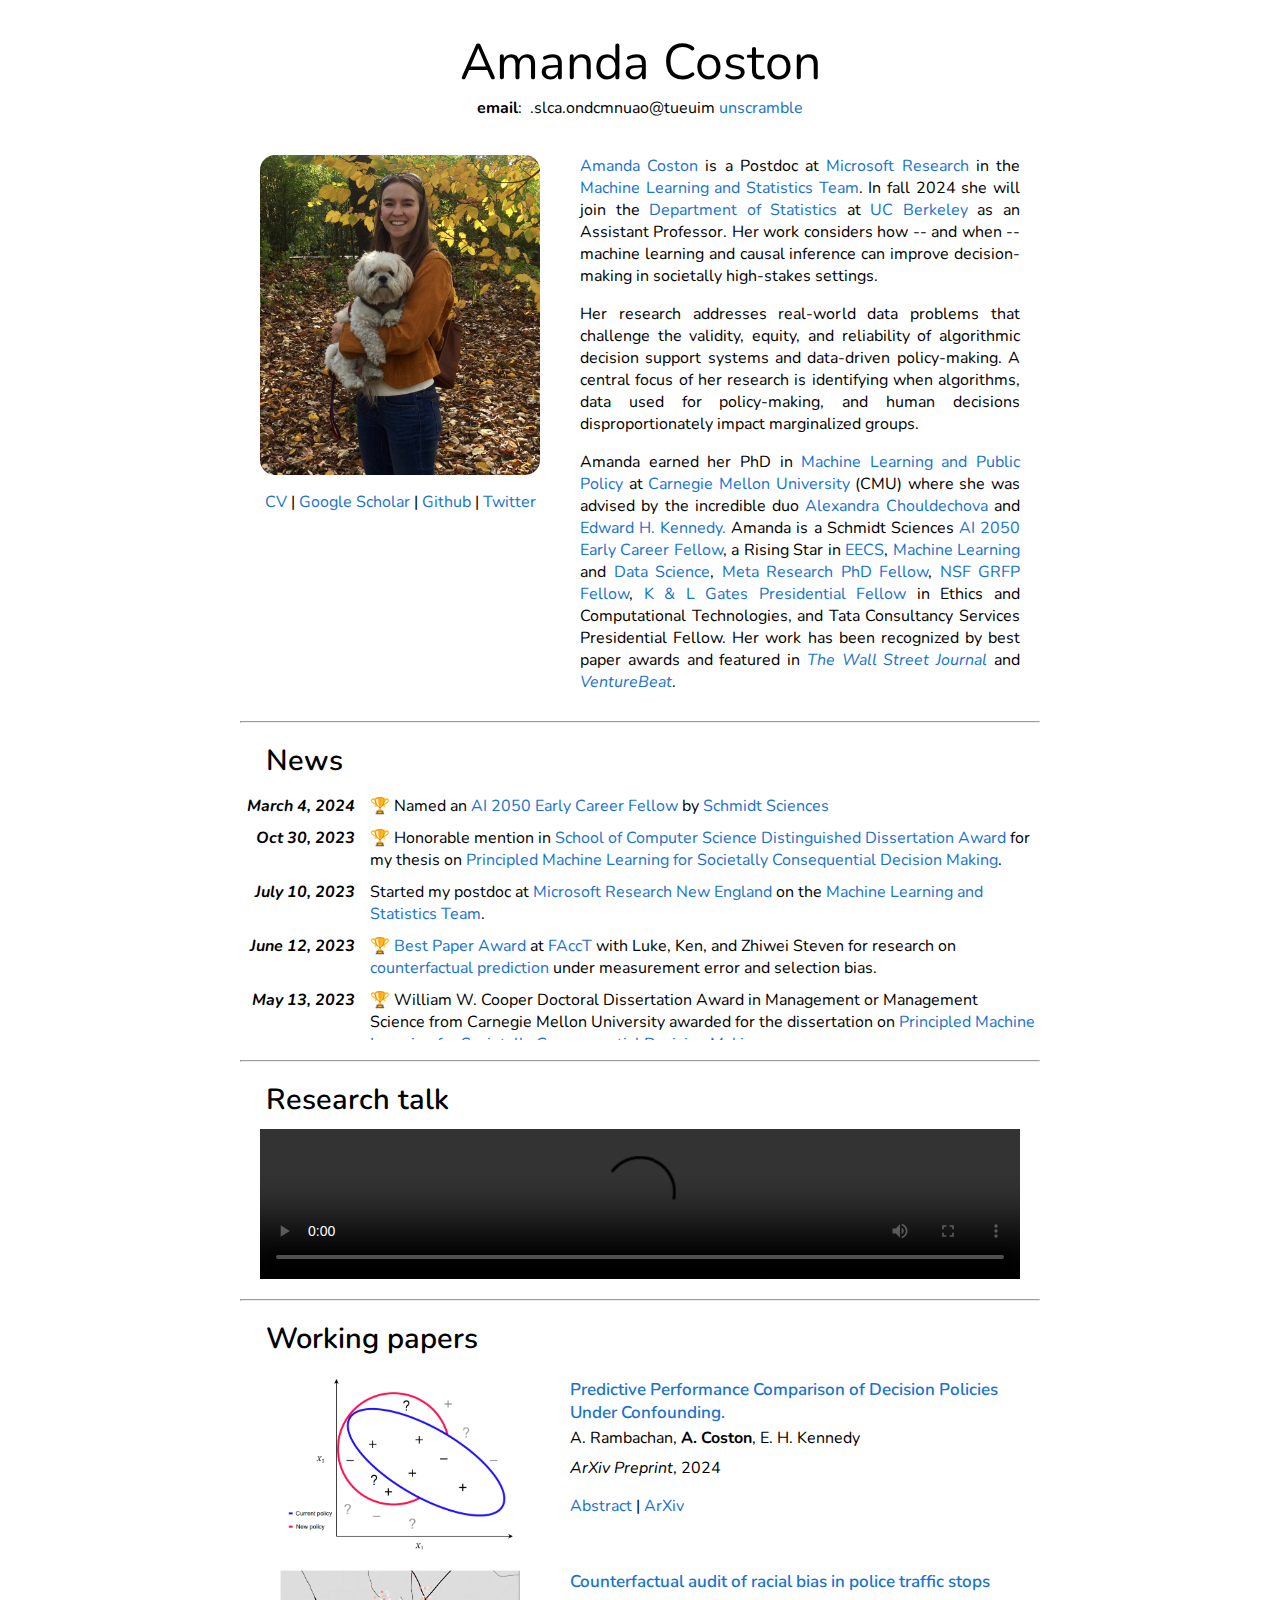
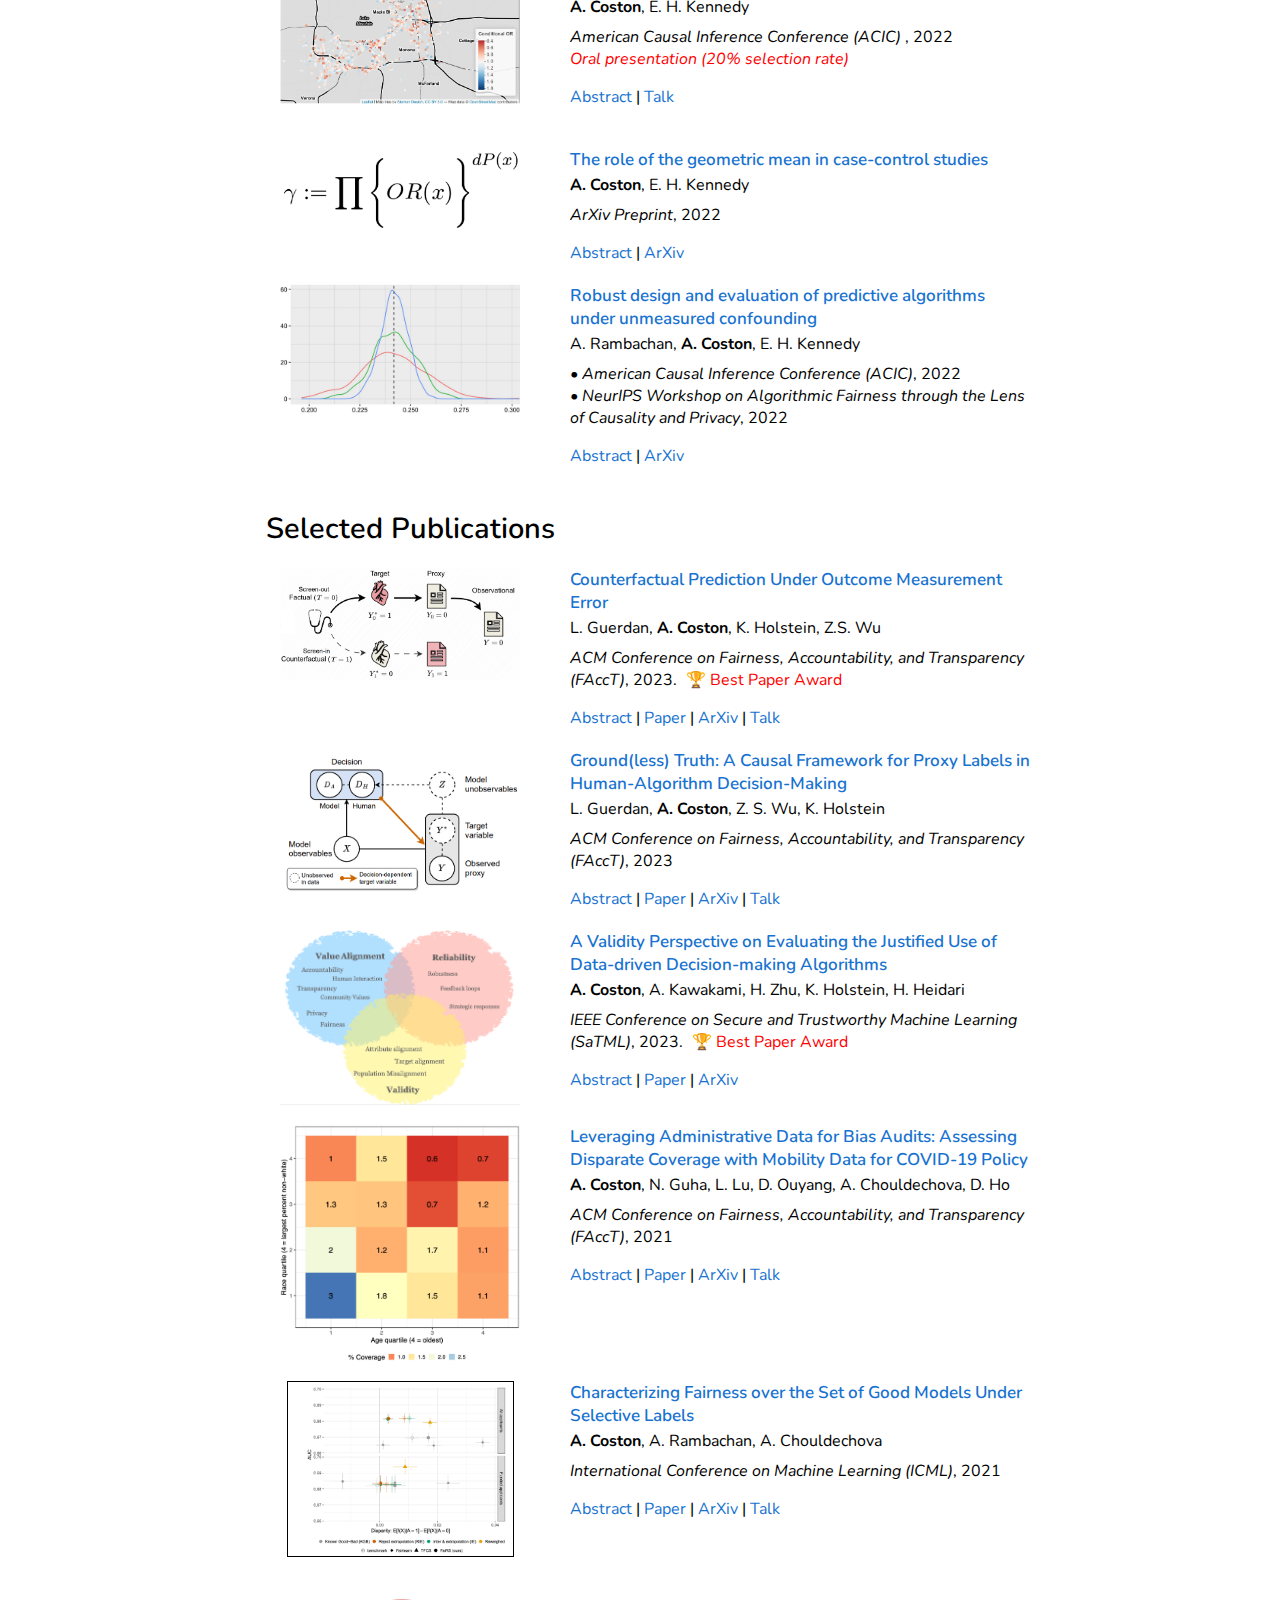
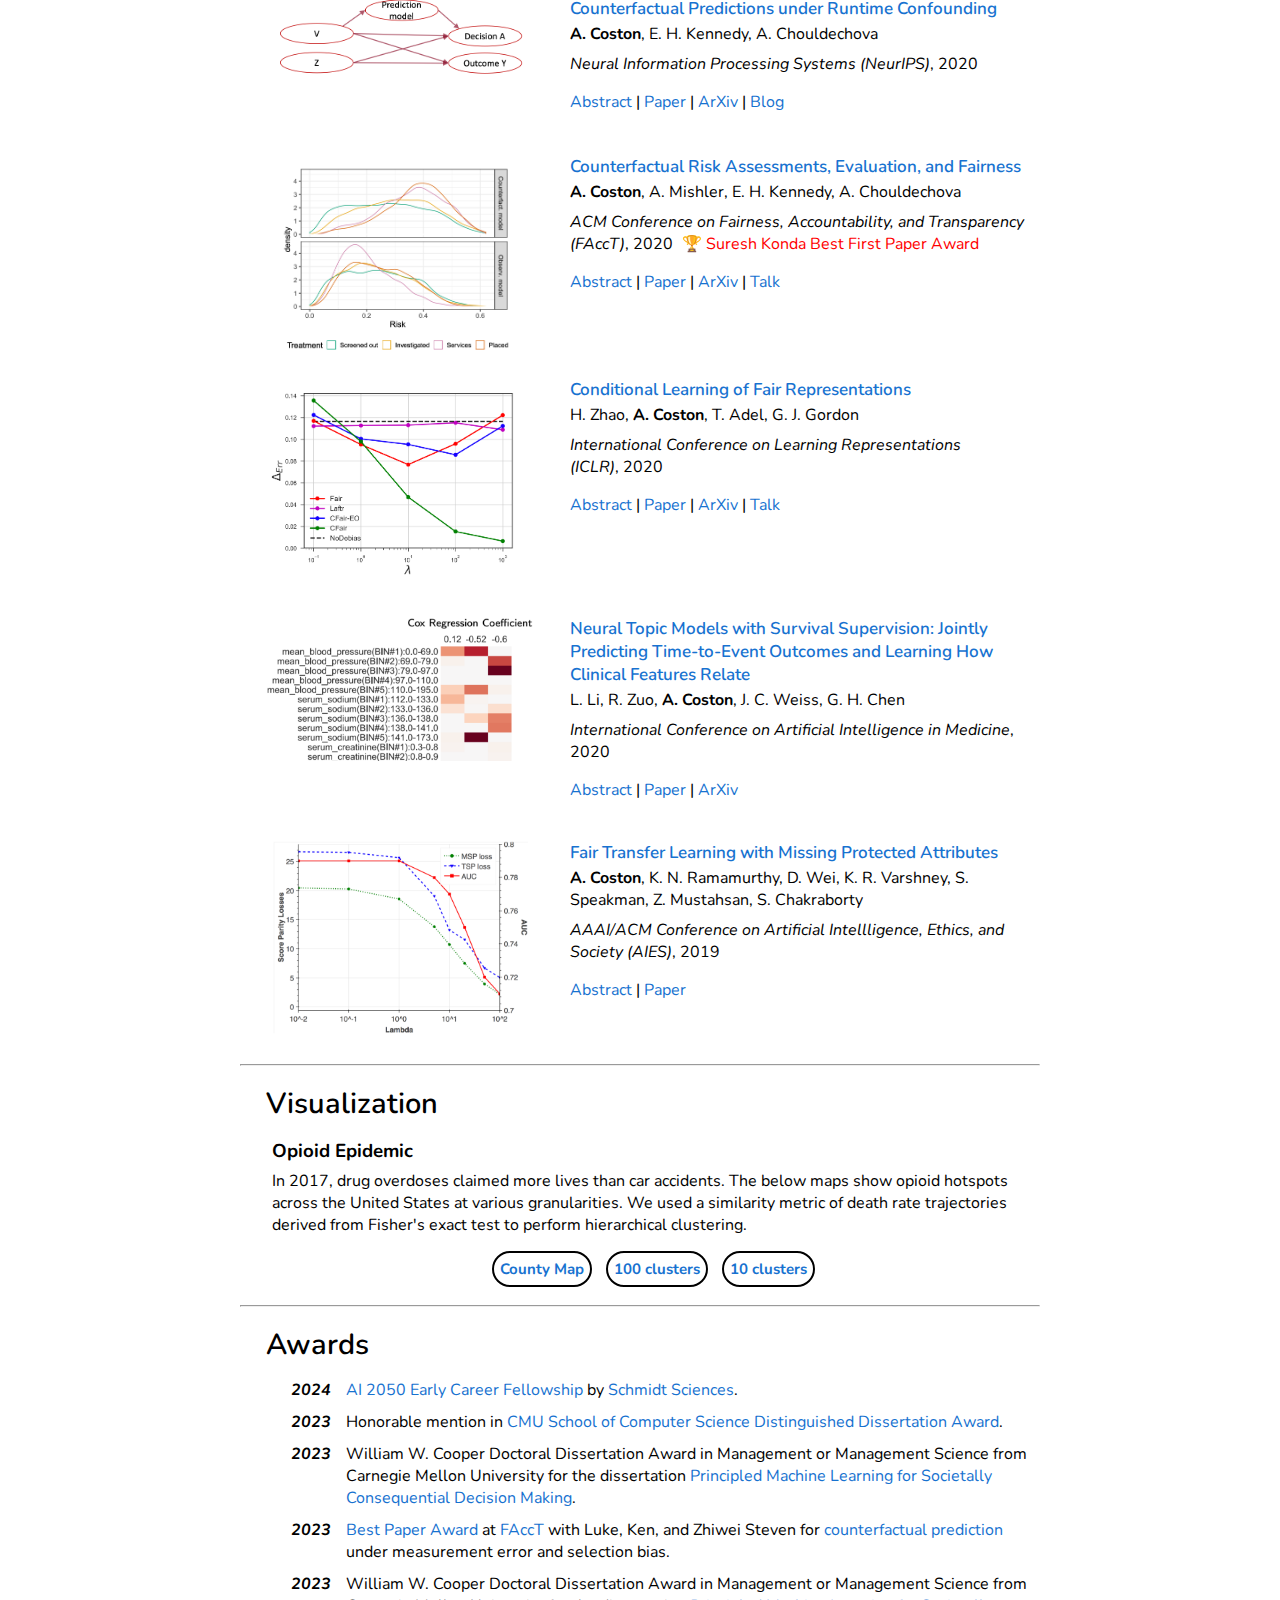
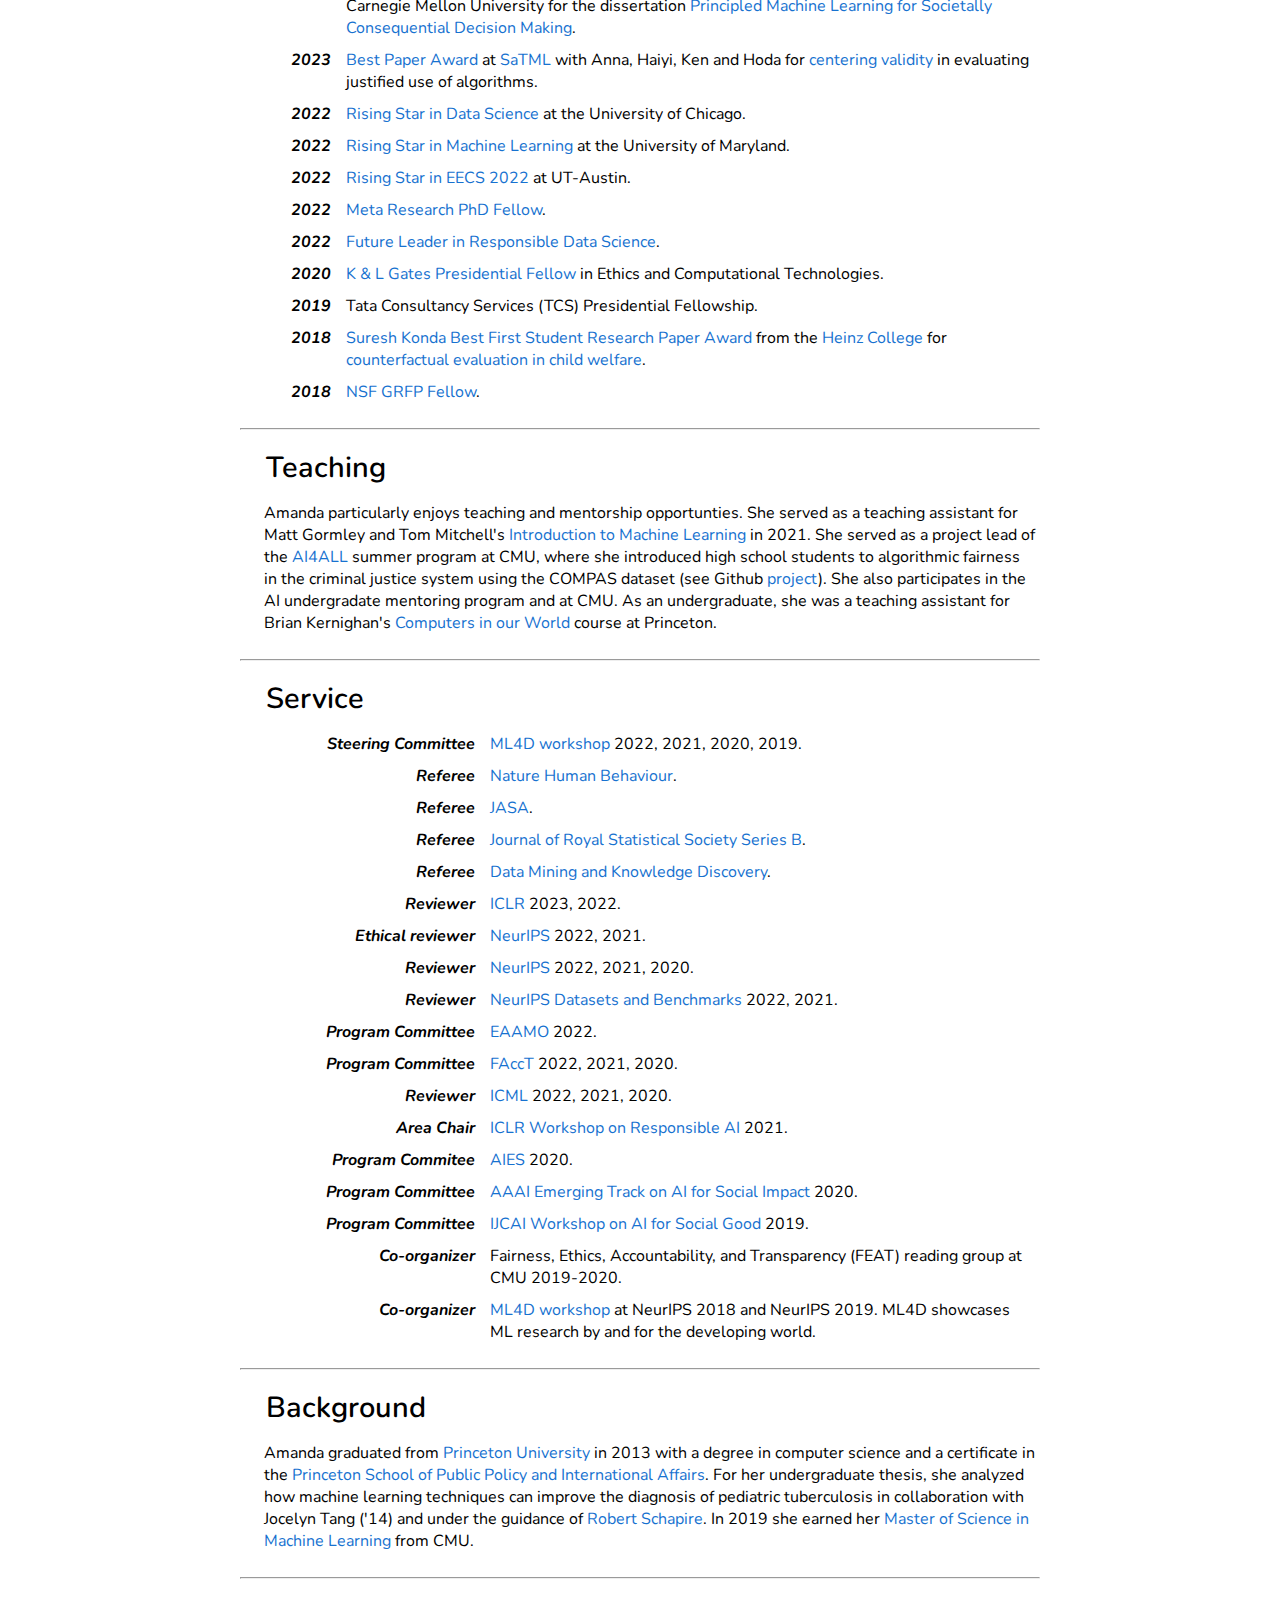
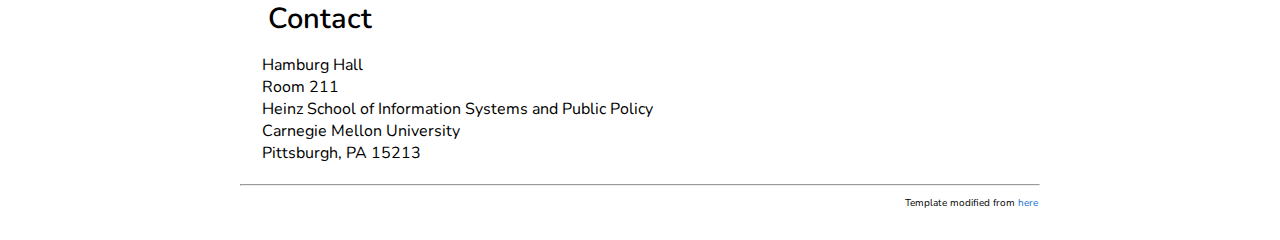
==== index.html @ 2a575f8a "Update working papers" ====
<!DOCTYPE HTML PUBLIC "-//W3C//DTD HTML 4.01 Transitional//EN">
<html>

<head>
  <meta name="generator" content="HTML Tidy for Linux/x86 (vers 11 February 2007), see www.w3.org">
  <style type="text/css">
  /* Design Credits: Jon Barron and Abhishek Kar and Saurabh Gupta*/
  a {
  color: #1772d0;
  text-decoration:none;
  }

  a:focus, a:hover {
  color: #f09228;
  text-decoration:none;
  }

  a.button, a.button:focus {
    font-size: 15px;
    font-weight: bold;
    border: 2px solid black;
    border-radius: 20px;
    margin: 5px;
    padding: 6px
  }
  a.button:hover {
  color: white;
  background-color: #1772d0;
  }
  
  body,td,th {
    font-family: 'Nunito', Verdana, Helvetica, sans-serif;
    font-size: 16px;
    font-weight: 400
  }
  div.heading {
    font-family: 'Nunito', Verdana, Helvetica, sans-serif;
    font-size: 17px; /* 19 */
    font-weight: 600; /* 1000 */
  }
  div.authors {
    margin-top: 3px;
    margin-bottom: 8px
  }

  div.news {
    height: 250px;
    overflow-y: scroll
  }
  div.news::-webkit-scrollbar {
    -webkit-appearance: none;
    width: 7px;
  }
  div.news::-webkit-scrollbar-thumb {
    border-radius: 4px;
    background-color: rgba(0, 0, 0, .5);
    -webkit-box-shadow: 0 0 1px rgba(255, 255, 255, .5);
  }

  strong {
    font-family: 'Nunito', Verdana, Helvetica, sans-serif;
    font-size: 16px;
    font-weight: 600 /* 800 */
  }
  strongred {
    font-family: 'Nunito', Verdana, Helvetica, sans-serif;
    color: 'red' ;
    font-size: 16px
  }
  sectionheading {
    font-family: 'Nunito', Verdana, Helvetica, sans-serif;
    font-size: 29px;
    font-weight: 600
  }
  pageheading {
    font-family: 'Nunito', Verdana, Helvetica, sans-serif;
    font-size: 50px;
    font-weight: 400
  }
  .ImageBorder
  {
      border-width: 1px;
      border-color: Black;
  }

  img.pub {
    padding: 0px;
    margin: 0px;
  }

  .paper {
    font-size: 12px;
    margin-left: 30px;
  }

  pre {
    border: solid;
    border-width: 1px;
    padding: 5px;
  }

  sticker {
    color:white;
    background-color: red;
    font-size: 13px;
    font-weight: bold;
    vertical-align: center;
    padding-left: 2px;
    padding-right: 2px;
  }

  </style>
  <link rel="shortcut icon" href="https://www.cs.cmu.edu/sites/default/files/favicon_0.ico" type="image/vnd.microsoft.icon">
  <script type="text/javascript" src="js/hidebib.js"></script>
  <title>Amanda Coston</title>
  <meta name="Amanda Coston's Homepage" http-equiv="Content-Type" content="Amanda Coston's Homepage">
  <link href='https://fonts.googleapis.com/css?family=Nunito:400,600,400italic,600italic,300,300italic' rel='stylesheet' type='text/css'>
  <!-- Start : Google Analytics Code -->
  <script>
    (function(i,s,o,g,r,a,m){i['GoogleAnalyticsObject']=r;i[r]=i[r]||function(){
    (i[r].q=i[r].q||[]).push(arguments)},i[r].l=1*new Date();a=s.createElement(o),
    m=s.getElementsByTagName(o)[0];a.async=1;a.src=g;m.parentNode.insertBefore(a,m)
    })(window,document,'script','//www.google-analytics.com/analytics.js','ga');
    ga('create', 'UA-64069893-1', 'auto');
    ga('send', 'pageview');
  </script>
  <!-- End : Google Analytics Code -->
  <!-- Scramble Script by Jeff Donahue -->
  <script src="js/scramble.js"></script>
</head>

<body>
<table width="840" border="0" align="center" border="0" cellspacing="0" cellpadding="20">
  <tr><td>

<table width="100%" align="center" border="0" cellspacing="0" cellpadding="20">
  <p align="center">
    <!-- <font size="7">Amanda Coston</font><br> -->
    <pageheading>Amanda Coston</pageheading><br>
    <b>email</b>:&nbsp
    <font id="email" style="display:inline;">
      <noscript><i>Please enable Javascript to view</i></noscript>
    </font>
    <script>
    emailScramble = new scrambledString(document.getElementById('email'),
        'emailScramble', 'caoston@alumni.cmu.edu',
        [2,1, 3,4,5,6,7,8,9,10,11,12,13,14,15,16,17,18,19,20,21,22]);
    </script>
  </p>

  <tr>
    <td width="40%" valign="top"><a href="media/mandy.jpeg"><img src="media/mandy.jpeg" width="100%" style="border-radius:15px"></a>
    <p align=center>
    <a href="cv.pdf">CV</a> |
    <!-- <a href="bio.text" target="_blank">Bio</a> | -->
    <a href="https://scholar.google.com/citations?user=8U7d-_MAAAAJ&hl=en">Google Scholar</a> |
    <a href="https://github.com/mandycoston">Github</a> |
    <a href="https://twitter.com/amandacoston">Twitter</a>
    </p>
    </td>
    <td width="60%" valign="top" align="justify">
      <p>
        <a href= "https://www.microsoft.com/en-us/research/people/amandacoston/">Amanda Coston</a> is a Postdoc at <a href="https://www.microsoft.com/en-us/research/">Microsoft Research</a> in the <a href="https://www.microsoft.com/en-us/research/theme/machine-learning-statistics/">Machine Learning and Statistics Team</a>. In fall 2024 she will join the <a href="https://statistics.berkeley.edu/">Department of Statistics</a> at <a href="https://www.berkeley.edu/">UC Berkeley</a> as an Assistant Professor. Her work considers how -- and when -- machine learning and causal inference can improve decision-making in societally high-stakes settings. 
      </p>
      <p>
        Her research addresses real-world data problems that challenge the validity, equity, and reliability of algorithmic decision support systems and data-driven policy-making. A central focus of her research is identifying when algorithms, data used for policy-making, and human decisions disproportionately impact marginalized groups. 
      </p>
      <p>
        Amanda earned her PhD  in <a href="https://www.ml.cmu.edu/current-students/joint-phd-in-machine-learning-and-public-policy-requirements.html">Machine Learning and Public Policy</a> at <a href="https://www.cmu.edu">Carnegie Mellon University</a> (CMU) where she was advised by the incredible duo <a href= "https://www.andrew.cmu.edu/user/achoulde/">Alexandra Chouldechova</a> and <a href="http://www.ehkennedy.com/">Edward H. Kennedy.</a>  Amanda is a Schmidt Sciences <a href="https://www.schmidtsciences.org/ai2050-early-career-fellows-2024/">AI 2050 Early Career Fellow</a>, a Rising Star in <a href="https://risingstars.utexas.edu/">EECS</a>, <a href="https://ml.umd.edu/rising-stars">Machine Learning</a> and <a href="https://datascience.uchicago.edu/rising-stars/">Data Science</a>, <a href="https://research.facebook.com/fellows/coston-amanda-lee/"> Meta Research PhD Fellow</a>, <a href="https://www.nsfgrfp.org/resources/about-grfp/">NSF GRFP Fellow</a>, <a href="https://www.cmu.edu/news/stories/archives/2020/august/gates-presidential-fellows.html">K & L Gates Presidential Fellow</a> in Ethics and Computational Technologies, and Tata Consultancy Services Presidential Fellow. 
        <!--Her research on counterfactual risk assessments and evaluation for child welfare screening won the 2018 <a href="https://www.cmu.edu/cmnews/extra/060113_konda.html">Suresh Konda Best First Student Research Paper Award</a> from the <a href="https://www.heinz.cmu.edu/">Heinz College</a>.-->
        Her work has been recognized by best paper awards and featured in <a href ="https://www.wsj.com/articles/smartphone-location-data-can-leave-out-those-most-hit-by-covid-19-11617627615"><i>The Wall Street Journal</i></a> and <a href ="https://venturebeat.com/2020/11/18/stanford-and-carnegie-mellon-find-race-and-age-bias-in-mobility-data-that-drives-covid-19-policy/"> <i>VentureBeat</i></a>.
    </p>

    </td>
  </tr>
</table><hr>


<table width="100%" align="center" border="0" cellspacing="0" cellpadding="10">
  <tr><td><sectionheading>&nbsp;&nbsp;News</sectionheading></td></tr>
</table>

<div class="news">
<table width="100%" align="center" border="0" cellspacing="0" cellpadding="5">
  <tr>
    <td width="15%" valign="top" align="right"><b><i>March 4, 2024</i></b></td>
    <td width="85%" valign="top" align="left" style="padding-left: 10px;">   &#127942; Named an <a href="https://www.schmidtsciences.org/ai2050-early-career-fellows-2024/">AI 2050 Early Career Fellow</a>  by <a href="https://www.schmidtsciences.org/">Schmidt Sciences</a>
    </td>
  </tr>
  <tr>
    <td width="15%" valign="top" align="right"><b><i>Oct 30, 2023</i></b></td>
    <td width="85%" valign="top" align="left" style="padding-left: 10px;"> &#127942; Honorable mention in <a href = "https://www.scs.cmu.edu/~scsfacts/dissertation.html"> School of Computer Science Distinguished Dissertation Award</a> for my thesis on <a href= "https://www.ml.cmu.edu/research/thesis_coston_amanda.pdf"> Principled Machine Learning for Societally Consequential Decision Making</a>.
    </td>
  </tr>
  <tr>
    <td width="15%" valign="top" align="right"><b><i>July 10, 2023</i></b></td>
    <td width="85%" valign="top" align="left" style="padding-left: 10px;">  Started my postdoc at <a href = "https://www.microsoft.com/en-us/research/lab/microsoft-research-new-england/">Microsoft Research New England</a> on the <a href="https://www.microsoft.com/en-us/research/theme/machine-learning-statistics/">Machine Learning and Statistics Team</a>. 
    </td>
  </tr>
  <tr>
    <td width="15%" valign="top" align="right"><b><i>June 12, 2023</i></b></td>
    <td width="85%" valign="top" align="left" style="padding-left: 10px;">   &#127942; <a href="https://facctconference.org/2023/acceptedpapers.html">Best Paper Award</a> at <a href="https://facctconference.org/">FAccT</a>  with Luke, Ken, and Zhiwei Steven for research on <a href= "https://dl.acm.org/doi/10.1145/3593013.3594101">counterfactual prediction</a> under measurement error and selection bias.
    </td>
  </tr>
  <tr>
    <td width="15%" valign="top" align="right"><b><i>May 13, 2023</i></b></td>
    <td width="85%" valign="top" align="left" style="padding-left: 10px;">   &#127942; William W. Cooper Doctoral Dissertation Award in Management or Management Science from Carnegie Mellon University awarded for the dissertation on <a href= "https://www.ml.cmu.edu/research/thesis_coston_amanda.pdf"> Principled Machine Learning for
      Societally Consequential
      Decision Making</a>.
    </td>
  </tr>
  <tr>
    <td width="15%" valign="top" align="right"><b><i>Apr 27, 2023</i></b></td>
    <td width="85%" valign="top" align="left" style="padding-left: 10px;">  Defended my thesis on <a href= "https://www.ml.cmu.edu/research/thesis_coston_amanda.pdf"> Principled Machine Learning for
      Societally Consequential
      Decision Making</a> to my committee <a href = "https://www.andrew.cmu.edu/user/achoulde/"> Alex Chouldechova</a>, <a href = "https://www.ehkennedy.com/"> Edward Kennedy</a>, <a href = "https://www.cs.cmu.edu/~hheidari/">Hoda Heidari</a> and <a href = "https://sendhil.org/">Sendhil Mullainathan</a>.
    </td>
  </tr>
  <tr>
    <td width="15%" valign="top" align="right"><b><i>Apr 24, 2023</i></b></td>
    <td width="85%" valign="top" align="left" style="padding-left: 10px;">  Presented at <a href="https://simons.berkeley.edu/homepage">Simons Institute for the Theory of Computing</a> Workshop on <a href="https://simons.berkeley.edu/workshops/multigroup-fairness-validity-statistical-judgment">Multigroup Fairness and the Validity of Statistical Judgment</a>.
    </td>
  </tr>
  <tr>
    <td width="15%" valign="top" align="right"><b><i>Feb 9, 2023</i></b></td>
    <td width="85%" valign="top" align="left" style="padding-left: 10px;">   &#127942; <a href="https://satml.org/accepted-papers/">Best Paper Award</a> at <a href="https://satml.org/">SaTML</a> for our work on <a href = "https://arxiv.org/abs/2206.14983">evaluating justifiability of ML in high-stakes decisions</a> with Anna, Haiyi, Ken and Hoda.
    </td>
  </tr>
  <tr>
    <td width="15%" valign="top" align="right"><b><i>Nov 10, 2022</i></b></td>
    <td width="85%" valign="top" align="left" style="padding-left: 10px;"> <sticker>TALK</sticker> Presented at the Symposium on Frontiers of Machine Learning & AI at <a href="https://viterbischool.usc.edu/">USC Viterbi</a>.
    </td>
  </tr>

  <tr>
    <td width="15%" valign="top" align="right"><b><i>Nov 01, 2022</i></b></td>
    <td width="85%" valign="top" align="left" style="padding-left: 10px;"> <sticker>TALK</sticker> Presented at the ML seminar series at University of Maryland as a <a href="https://ml.umd.edu/rising-stars">Rising Star in Machine Learning</a>.
    </td>
  </tr>
  
  <tr>
    <td width="15%" valign="top" align="right"><b><i>Oct 18, 2022</i></b></td>
    <td width="85%" valign="top" align="left" style="padding-left: 10px;"> <sticker>TALK</sticker> Presented work on algorithmic fairness in the Rashomon set at  <a href="https://meetings.informs.org/wordpress/indianapolis2022/"> INFORMS</a> session on Finding Sets of Near-Optimal Solutions for MIPs. 
          </td>
  </tr>

  <tr>
    <td width="15%" valign="top" align="right"><b><i>Oct 13, 2022</i></b></td>
    <td width="85%" valign="top" align="left" style="padding-left: 10px;">
      &#127942; Accepted to <a href="https://datascience.uchicago.edu/rising-stars/">Rising Stars in Data Science</a> at the University of Chicago in Nov 2022!
    </td>
  </tr>

  <tr>
    <td width="15%" valign="top" align="right"><b><i>Oct 10, 2022</i></b></td>
    <td width="85%" valign="top" align="left" style="padding-left: 10px;">
      &#127942; Accepted to <a href="https://ml.umd.edu/rising-stars">Rising Stars in Machine Learning</a> at the University of Maryland in Nov 2022!
    </td>
  </tr>
 
  <tr>
    <td width="15%" valign="top" align="right"><b><i>Oct 06, 2022</i></b></td>
    <td width="85%" valign="top" align="left" style="padding-left: 10px;"> Presented a poster on validity in decision making algorithms at <a href="https://eaamo.org/#home"> EAAMO</a> and attending the doctoral consortium!  
          </td>
  </tr>
  <tr>
    <td width="15%" valign="top" align="right"><b><i>Oct 02, 2022</i></b></td>
    <td width="85%" valign="top" align="left" style="padding-left: 10px;"> <sticker>TALK</sticker> Invited talk on counterfactual audit for racial bias at <a href="http://www.ams.org/meetings/sectional/2301_progfull.html"> American Mathematical Society Sectional Meeting on Causality</a>. 
          </td>
  </tr>
  <tr>
    <td width="15%" valign="top" align="right"><b><i>Sep 23, 2022</i></b></td>
    <td width="85%" valign="top" align="left" style="padding-left: 10px;"> <sticker>TALK</sticker> Presented work on counterfactual risk assessments under unmeasured confounding at  <a href="https://economics.brown.edu/orlando-bravo-center-economic-research"> Brown's Bravo Center Workshop on the Economics of Algorithms</a>. 
    </td>
  </tr> 
  <tr>
    <td width="15%" valign="top" align="right"><b><i>Sep 12, 2022</i></b></td>
    <td width="85%" valign="top" align="left" style="padding-left: 10px;"> Check out our <a href="counterfactual-under-unmeasured-conf-RCK.pdf"> draft</a> of counterfactual risk assessments under unmeasured confounding with Ashesh Rambachan and Ed Kennedy.
  </td>
  </tr> 
  <tr>
    <td width="15%" valign="top" align="right"><b><i>Aug 16, 2022</i></b></td>
    <td width="85%" valign="top" align="left" style="padding-left: 10px;"> Attended the  <a href="https://cra.org/ccc/events/artificial-intelligence-operations-research-workshop-ii/"> CCC and INFORMS Artificial Intelligence/Operations Research Workshop </a>in Atlanta, GA.
          </td>
  </tr>

  <tr>
    <td width="15%" valign="top" align="right"><b><i>Aug 01, 2022</i></b></td>
    <td width="85%" valign="top" align="left" style="padding-left: 10px;">
      &#127942; Accepted to <a href="https://risingstars.utexas.edu/">Rising Stars in EECS</a> at UT-Austin in Oct 2022!
    </td>
  </tr>

<tr>
    <td width="15%" valign="top" align="right"><b><i>Jul 19, 2022</i></b></td>
    <td width="85%" valign="top" align="left" style="padding-left: 10px;">  <a href="https://arxiv.org/abs/2206.14983"> Validity in ML paper</a> accepted to <a href="https://eaamo.org/#home">Conference on Equity and Access in Algorithms, Mechanisms, and Optimization (EAAMO)</a> 
      (joint work with <a href="https://annakawakami.com/">Anna</a>, <a href="https://haiyizhu.com/">Haiyi</a>, <a href="https://www.thecoalalab.com/kenholstein">Ken</a>, and <a href="https://www.cs.cmu.edu/~hheidari/">Hoda</a>). 
         </td> 
  </tr>
  
  <tr>
    <td width="15%" valign="top" align="right"><b><i>Jul 19, 2022</i></b></td>
    <td width="85%" valign="top" align="left" style="padding-left: 10px;"> Released preprint of our manuscript on <a href="https://arxiv.org/abs/2207.09016"> role of the geometric mean in case-control studies</a> (joint work with <a href="http://www.ehkennedy.com/">Edward Kennedy</a>). 
          </td>
  </tr>

  <tr>
    <td width="15%" valign="top" align="right"><b><i>Jul 15, 2022</i></b></td>
    <td width="85%" valign="top" align="left" style="padding-left: 10px;"> <sticker>TALK</sticker> Presented work on auditing administrative data for bias at <a href="https://reglab.stanford.edu/"> Stanford RegLab</a>. 
          </td>
  </tr>
  
  <tr>
    <td width="15%" valign="top" align="right"><b><i>Jun 30, 2022</i></b></td>
    <td width="85%" valign="top" align="left" style="padding-left: 10px;"> Released a pre-print of <a href="https://arxiv.org/abs/2206.14983"> our paper</a>  on using validity as a lens to evaluate justified use of data-driven decision making  
       (joint work with <a href="https://annakawakami.com/">Anna</a>, <a href="https://haiyizhu.com/">Haiyi</a>, <a href="https://www.thecoalalab.com/kenholstein">Ken</a>, and <a href="https://www.cs.cmu.edu/~hheidari/">Hoda</a>). 
          </td>
  </tr>
  
  <tr>
    <td width="15%" valign="top" align="right"><b><i>Jun 24, 2022</i></b></td>
    <td width="85%" valign="top" align="left" style="padding-left: 10px;"> Chaired the session on <a href ="https://facctconference.org/2022/schedule.html">responsible data management</a> at ACM FAccT 2022. 
          </td>
  </tr>
  <tr>
    <td width="15%" valign="top" align="right"><b><i>May 24, 2022</i></b></td>
    <td width="85%" valign="top" align="left" style="padding-left: 10px;"> <sticker>TALK</sticker> Oral presentation at <a href="https://ctml.berkeley.edu/acic-2022-room-1"> ACIC</a> on counterfactual audits for racial bias in police traffic stops (joint work with <a href="http://www.ehkennedy.com/">Edward Kennedy</a>). 
          </td>
  </tr>
  <tr>
    <td width="15%" valign="top" align="right"><b><i>May 24, 2022</i></b></td>
    <td width="85%" valign="top" align="left" style="padding-left: 10px;"> Poster session at ACIC on counterfactual risk assessments under unmeasured confounding (joint work with <a href= "https://asheshrambachan.github.io/">Ashesh Rambachan</a> and <a href="http://www.ehkennedy.com/">Edward Kennedy</a>). 
          </td>
  </tr>
  <tr>
    <td width="15%" valign="top" align="right"><b><i>Mar 15, 2022</i></b></td>
    <td width="85%" valign="top" align="left" style="padding-left: 10px;">
      &#127942; Accepted to <a href="https://facctconference.org/2022/cfdc.html">FAccT doctoral consortium</a> in Seoul, South Korea!
    </td>
  </tr>
  <tr>
    <td width="15%" valign="top" align="right"><b><i>Feb 12, 2022</i></b></td>
    <td width="85%" valign="top" align="left" style="padding-left: 10px;">
      &#127942; Accepted to University of Michigan <a href="https://midas.umich.edu/future-leaders-summit-2022/">Michigan Future Leaders Summit</a> hosted by <a href="https://midas.umich.edu/">Michigan Institute for Data Science (MIDAS)</a>!
    </td>
  </tr>
  <tr>
    <td width="15%" valign="top" align="right"><b><i>Feb 4, 2022</i></b></td>
    <td width="85%" valign="top" align="left" style="padding-left: 10px;"> Proposed thesis, <a href="https://www.cs.cmu.edu/calendar/157530883">Principled Machine Learning for High-stakes Decisions</a>. <br> Committee: <a href="http://www.ehkennedy.com/">Ed Kennedy</a>, <a href= "https://www.andrew.cmu.edu/user/achoulde/">Alex Chouldechova</a>, <a href="https://www.cs.cmu.edu/~hheidari/">Hoda Heidari</a>, & <a href="https://sendhil.org/">Sendhil Mullainathan</a> 
    </td>
  </tr>
  <tr>
    <td width="15%" valign="top" align="right"><b><i>Feb 2, 2022</i></b></td>
    <td width="85%" valign="top" align="left" style="padding-left: 10px;"> &#127942; Awarded the <a href="https://research.facebook.com/fellows/coston-amanda-lee/"> Meta Research PhD Fellowship</a>! Thanks Meta Research for the support!</td>
  </tr>
  <tr>
    <td width="15%" valign="top" align="right"><b><i>Oct 21, 2021</i></b></td>
    <td width="85%" valign="top" align="left" style="padding-left: 10px;"><sticker>TALK</sticker> Invited talk at <a href="https://www.merck.com/">Merck</a> Data Science All Hands</td>
  </tr>
  <tr>
    <td width="15%" valign="top" align="right"><b><i>Sep, 2021</i></b></td>
    <td width="85%" valign="top" align="left" style="padding-left: 10px;">Joined the <a href="https://www.cmu.edu/stugov/gsa/About-the-GSA/Committees.html">Graduate Student Assembly Campus Affairs Committee</a> where I will focus on sustainability efforts at CMU.</td>
  </tr>
  <tr>
    <td width="15%" valign="top" align="right"><b><i>Jun 07, 2021</i></b></td>
    <td width="85%" valign="top" align="left" style="padding-left: 10px;">Started internship at <a href="https://ai.facebook.com/blog/facebooks-five-pillars-of-responsible-ai/">Facebook Responsible AI</a>.</td>
  </tr>
  <tr>
    <td width="15%" valign="top" align="right"><b><i>May 18, 2021</i></b></td>
    <td width="85%" valign="top" align="left" style="padding-left: 10px;">Featured on <a href="https://www.placekey.io/blog/amanda-coston-carnegie-mellon">Placekey Spotlight</a>.</td>
  </tr>
  <tr>
    <td width="15%" valign="top" align="right"><b><i>May 08, 2021</i></b></td>
    <td width="85%" valign="top" align="left" style="padding-left: 10px;">Our <a href="http://proceedings.mlr.press/v139/coston21a.html">research paper</a> on characterizing fairness over the set of good models under selective labels accepted at <a href="https://icml.cc/Conferences/2021">ICML 2021</a>.</td>
  </tr>
  <tr>
    <td width="15%" valign="top" align="right"><b><i>May 04, 2021</i></b></td>
    <td width="85%" valign="top" align="left" style="padding-left: 10px;"><sticker>TALK</sticker> Invited talk at <a href="https://jhsphcausalinference.weebly.com/">Johns Hopkins Causal Inference Working Group</a> on counterfactual predictions for decision-making. Check out the <a href="https://www.youtube.com/watch?v=Ubt_sH2qRMg">video here</a>!</td>
  </tr>
  <tr>
    <td width="15%" valign="top" align="right"><b><i>Apr 22, 2021</i></b></td>
    <td width="85%" valign="top" align="left" style="padding-left: 10px;"><sticker>TALK</sticker> Invited talk at <a href="https://www.placekey.io/">PlaceKey</a> COVID-19 Research Consortium on auditing mobility data for disparate coverage by race and age. Check out the <a href="https://www.placekey.io/seminars/mobility-data-used-to-respond-to-covid19-could-be-biased">video here</a>!</td>
  </tr>
  <tr>
    <td width="15%" valign="top" align="right"><b><i>Apr 16, 2021</i></b></td>
    <td width="85%" valign="top" align="left" style="padding-left: 10px;">CMU <a href ="https://blog.ml.cmu.edu/2021/04/16/counterfactual-predictions-under-runtime-confounding/"> ML Blog Post </a> on counterfactual predictions under runtime confounding.</td>
  </tr>
  <tr>
    <td width="15%" valign="top" align="right"><b><i>Apr 05, 2021</i></b></td>
    <td width="85%" valign="top" align="left" style="padding-left: 10px;"><i>The Wall Street Journal</i> featured our research on auditing mobility data for demographic bias! The piece is titled <a href ="https://www.wsj.com/articles/smartphone-location-data-can-leave-out-those-most-hit-by-covid-19-11617627615"><i>Smartphone Location Data Can Leave Out Those Most Hit by Covid-19</i></a>.</td>
  </tr>
  <tr>
    <td width="15%" valign="top" align="right"><b><i>Nov 18, 2020</i></b></td>
    <td width="85%" valign="top" align="left" style="padding-left: 10px;"><i>VentureBeat</i> featured our research on auditing mobility data for demographic bias! The piece is titled <a href ="https://venturebeat.com/2020/11/18/stanford-and-carnegie-mellon-find-race-and-age-bias-in-mobility-data-that-drives-covid-19-policy/"> <i>Stanford and Carnegie Mellon find race and age bias in mobility data that drives COVID-19 policy</i></a>.</td>
  </tr>
</table>
</div>
<hr style="margin-top: 20px;">

<table width="100%" align="center" border="0" cellspacing="0" cellpadding="10">
  <tr><td><sectionheading>&nbsp;&nbsp;Research talk</sectionheading></td></tr>
</table>

<table width="100%" align="center" border="0" cellspacing="0" cellpadding="5">
  <center>
  <video width=95% autoplay playsinline controls>
    <source src="media/midas.mp4">
  </video>
</center>
</table>
<hr style="margin-top: 20px;">

<table width="100%" align="center" border="0" cellspacing="0" cellpadding="10">
  <tr><td><sectionheading>&nbsp;&nbsp;Working papers</sectionheading></td></tr>
</table>
<table width="100%" align="center" border="0" cellspacing="0" cellpadding="10">

  <tr>
    <td width="40%" valign="top" align="center"><a href="https://arxiv.org/abs/2404.00848" target="_blank"><img class="pub" src="website-photos/pred_perf_comp.png" alt="image not found" width="75%"></a></td>
    <td width="60%" valign="top">
      <p><a href="https://arxiv.org/abs/2404.00848" target="_blank">
      <div class="heading">Predictive Performance Comparison of Decision
        Policies Under Confounding.</div></a>
      <div class="authors">A. Rambachan, <b>A. Coston</b>, E. H. Kennedy</div>
      <i>ArXiv Preprint</i>, 2024
      </p>

      <div>
      <a href="javascript:toggleblock('pred_perf_comp_abs')">Abstract</a> |
      <a href="https://arxiv.org/abs/2404.00848" target="_blank">ArXiv</a>

      <p align="justify"> <i id="pred_perf_comp_abs">Predictive models are often introduced to decision-making tasks under the rationale that they improve performance over an existing decision-making policy. However, it is challenging to compare predictive performance against an existing decision-making policy that is generally under-specified and dependent on unobservable factors. These sources of uncertainty are often addressed in practice by making strong assumptions about the data-generating mechanism. In this work, we propose a method to compare the predictive performance of decision policies under a variety of modern identification approaches from the causal inference and off-policy evaluation literatures (e.g., instrumental variable, marginal sensitivity model, proximal variable). Key to our method is the insight that there are regions of uncertainty that we can safely ignore in the policy comparison. We develop a practical approach for finite-sample estimation of regret intervals under no assumptions on the parametric form of the status quo policy. We verify our framework theoretically and via synthetic data experiments. We conclude with a real-world application using our framework to support a pre-deployment evaluation of a proposed modification to a healthcare enrollment policy.</i></p>
      <script xml:space="preserve" language="JavaScript">
        hideblock('pred_perf_comp_abs');
      </script>
      </div>
    </td>
  </tr>

  <tr>
    <td width="40%" valign="top" align="center"><a href="https://www.youtube.com/watch?v=UuDdxtQEc7I&list=PLHtzc5hGcx9sjwuETR3izb27TJSauQ4EO&autoplay=0" target="_blank"><img class="pub" src="website-photos/madison-police.png" alt="image not found" width="80%"></a></td>
    <td width="60%" valign="top">
      <p><a href="https://www.youtube.com/watch?v=UuDdxtQEc7I&list=PLHtzc5hGcx9sjwuETR3izb27TJSauQ4EO7&autoplay=0" target="_blank">
      <div class="heading">Counterfactual audit of racial bias in police traffic stops</div></a>
      <div class="authors"><b>A. Coston</b>, E. H. Kennedy</div>
      <i>American Causal Inference Conference (ACIC) </i>, 2022</i>
      <div style="color: red;"><i>Oral presentation (20% selection rate)</i></div>
      </p>

      <div>
      <a href="javascript:toggleblock('police_stops_abs')">Abstract</a> |
      <a href="https://www.youtube.com/watch?v=UuDdxtQEc7I&list=PLHtzc5hGcx9sjwuETR3izb27TJSauQ4EO&autoplay=0" target="_blank">Talk</a>


      <p align="justify"> <i id="police_stops_abs">Racial bias in criminal justice has profound consequences. This bias harms not only the participant of the encounter but also has far-reaching implications, particularly in the era of big data. These interactions are often recorded and used to build algorithms that shape future encounters with the criminal justice system. In order to guard against automating biases in these high-stakes algorithms, we must identify when and where bias occurs in the criminal justice pipeline. 

        We consider racial bias in one of the most common points of entry: police traffic stops. Building on the tradition that uses the "veil of darkness" to test for racial bias in officer's decisions to stop, we propose a counterfactual audit for racial bias that clarifies the assumptions needed to identify racial bias. A central challenge is that standard measures of effect are not identifiable due to the outcome-dependent sampling of police traffic stop data. As a solution, we identify an odds ratio that recovers a test for differences in the race-conditional risk ratios under Bernoulli sampling. We propose an efficient estimator for the identified odds ratio using doubly-robust techniques that allow for flexible, non-parametric estimation. We present empirical results on the Stanford Open Policing data.</i></p>
      <script xml:space="preserve" language="JavaScript">
        hideblock('police_stops_abs');
      </script>
      </div>
    </td>
  </tr>

  <tr><td><div></div></td></tr>

  <tr>
    <td width="40%" valign="top" align="center"><a href="https://arxiv.org/abs/2207.09016" target="_blank"><img class="pub" src="website-photos/geomean.png" alt="image not found" width="80%"></a></td>
    <td width="60%" valign="top">
      <p><a href="https://arxiv.org/abs/2207.09016" target="_blank">
      <div class="heading">The role of the geometric mean in case-control studies</div></a>
      <div class="authors"><b>A. Coston</b>, E. H. Kennedy</div>
      <i>ArXiv Preprint</i>, 2022</i>
      </p>

      <div>
      <a href="javascript:toggleblock('geometric_mean_abs')">Abstract</a> |
      <a href="https://arxiv.org/abs/2207.09016" target="_blank">ArXiv</a>

      <p align="justify"> <i id="geometric_mean_abs">Historically used in settings where the outcome is rare or data collection is expensive, outcome-dependent sampling is relevant to many modern settings where data is readily available for a biased sample of the target population, such as public administrative data. Under outcome-dependent sampling, common effect measures such as the average risk difference and the average risk ratio are not identified, but the conditional odds ratio is. Aggregation of the conditional odds ratio is challenging since summary measures are generally not identified. Furthermore, the marginal odds ratio can be larger (or smaller) than all conditional odds ratios. This so-called non-collapsibility of the odds ratio is avoidable if we use an alternative aggregation to the standard arithmetic mean. We provide a new definition of collapsibility that makes this choice of aggregation method explicit, and we demonstrate that the odds ratio is collapsible under geometric aggregation. We describe how to partially identify, estimate, and do inference on the geometric odds ratio under outcome-dependent sampling. Our proposed estimator is based on the efficient influence function and therefore has doubly robust-style properties.</i></p>
      <script xml:space="preserve" language="JavaScript">
        hideblock('geometric_mean_abs');
      </script>
      </div>
    </td>
  </tr>

  <tr>
    <td width="40%" valign="top" align="center"><a href="https://arxiv.org/abs/2212.09844" target="_blank"><img class="pub" src="website-photos/unmeasured-confounding.png" alt="image not found" width="80%"></a></td>
    <td width="60%" valign="top">
      <p><a href="https://arxiv.org/abs/2212.09844" target="_blank">
      <div class="heading">Robust design and evaluation of predictive algorithms
        under unmeasured confounding</div></a>
      <div class="authors">A. Rambachan, <b>A. Coston</b>, E. H. Kennedy</div>
      <i>&#8226; American Causal Inference Conference (ACIC)</i>, 2022<br>
      <i>&#8226; NeurIPS Workshop on Algorithmic Fairness through the Lens of Causality and Privacy</i>, 2022
      </p>

      <div>
      <a href="javascript:toggleblock('cfactual_risk_asses_abs')">Abstract</a> |
      <a href="https://arxiv.org/abs/2212.09844" target="_blank">ArXiv</a>

      <p align="justify"> <i id="cfactual_risk_asses_abs">Predictive algorithms inform consequential decisions in settings where the outcome is selectively observed given some choices made by human decision makers. There often exists unobserved confounders that affected the decision maker's choice and the outcome. We propose a unified methodology for the robust design and evaluation of predictive algorithms in selectively observed data under such unobserved confounding. Our approach imposes general assumptions on how much the outcome may vary on average between unselected and selected units conditional on observed covariates and identified nuisance parameters, formalizing popular empirical strategies for imputing missing data such as proxy outcomes and instrumental variables. We develop debiased machine learning estimators for the bounds on a large class of predictive performance estimands, such as the conditional likelihood of the outcome, a predictive algorithm's mean square error, true/false positive rate, and many others, under these assumptions. In an administrative dataset from a large Australian financial institution, we illustrate how varying assumptions on unobserved confounding leads to meaningful changes in default risk predictions and evaluations of credit scores across sensitive groups.</i></p>
      <script xml:space="preserve" language="JavaScript">
        hideblock('cfactual_risk_asses_abs');
      </script>
      </div>
    </td>
  </tr>

</table>
<br>

<table width="100%" align="center" border="0" cellspacing="0" cellpadding="10">
  <tr><td><sectionheading>&nbsp;&nbsp;Selected Publications</sectionheading></td></tr>
</table>
<table width="100%" align="center" border="0" cellspacing="0" cellpadding="10">
  <tr>
    <td width="40%" valign="top" align="center"><a href="https://arxiv.org/abs/2302.11121" target="_blank"><img class="pub" src="website-photos/measurement.png" alt="image not found" width="80%"></a></td>
    <td width="60%" valign="top">
      <p><a href="https://arxiv.org/abs/2302.11121" target="_blank">
      <div class="heading">Counterfactual Prediction Under Outcome Measurement Error</div></a>
      <div class="authors"> L. Guerdan, <b>A. Coston</b>, K. Holstein, Z.S. Wu</div>
      <i>ACM Conference on Fairness, Accountability, and Transparency (FAccT)</i>, 2023.
      <span style='color:red; margin-left: 5px;'>&#127942; Best Paper Award</span>
      </p>

      <div>
      <a href="javascript:toggleblock('facct23__measurement_abs')">Abstract</a> |
      <a href="https://dl.acm.org/doi/10.1145/3593013.3594101" target="_blank">Paper</a> |
      <a href="https://arxiv.org/abs/2302.11121" target="_blank">ArXiv</a> |
      <a href="https://www.youtube.com/watch?v=l5cXiJjQNWc" target="_blank">Talk</a>


      <p align="justify"> <i id="facct23__measurement_abs">Across domains such as medicine, employment, and criminal justice, predictive models often target labels that imperfectly reflect the outcomes of interest to experts and policymakers. For example, clinical risk assessments deployed to inform physician decision-making often predict measures of healthcare utilization (e.g., costs, hospitalization) as a proxy for patient medical need. These proxies can be subject to outcome measurement error when they systematically differ from the target outcome they are intended to measure. However, prior modeling efforts to characterize and mitigate outcome measurement error overlook the fact that the decision being informed by a model often serves as a risk-mitigating intervention that impacts the target outcome of interest and its recorded proxy. Thus, in these settings, addressing measurement error requires counterfactual modeling of treatment effects on outcomes. In this work, we study intersectional threats to model reliability introduced by outcome measurement error, treatment effects, and selection bias from historical decision-making policies. We develop an unbiased risk minimization method which, given knowledge of proxy measurement error properties, corrects for the combined effects of these challenges. We also develop a method for estimating treatment-dependent measurement error parameters when these are unknown in advance. We demonstrate the utility of our approach theoretically and via experiments on real-world data from randomized controlled trials conducted in healthcare and employment domains. As importantly, we demonstrate that models correcting for outcome measurement error or treatment effects alone suffer from considerable reliability limitations. Our work underscores the importance of considering intersectional threats to model validity during the design and evaluation of predictive models for decision support.</i></p>
      <script xml:space="preserve" language="JavaScript">
        hideblock('facct23__measurement_abs');
      </script>
      </div>
    </td>
  </tr>

  <tr>
    <td width="40%" valign="top" align="center"><a href="https://arxiv.org/abs/2302.06503" target="_blank"><img class="pub" src="website-photos/groundless.png" alt="image not found" width="80%"></a></td>
    <td width="60%" valign="top">
      <p><a href="https://arxiv.org/abs/2302.06503" target="_blank">
      <div class="heading"> Ground(less) Truth: A Causal Framework for Proxy Labels in Human-Algorithm Decision-Making</div></a>
      <div class="authors">L. Guerdan, <b>A. Coston</b>, Z. S. Wu, K. Holstein</div>
      <i>ACM Conference on Fairness, Accountability, and Transparency (FAccT)</i>, 2023
      </p>

      <div>
      <a href="javascript:toggleblock('groundless_abs')">Abstract</a> |
      <a href="https://dl.acm.org/doi/10.1145/3593013.3594036" target="_blank">Paper</a> |
      <a href="https://arxiv.org/abs/2302.06503" target="_blank">ArXiv</a> |
      <a href="https://www.youtube.com/watch?v=tlFrxRlXK4s" target="_blank">Talk</a>

      <p align="justify"> <i id="groundless_abs">A growing literature on human-AI decision-making investigates strategies for combining human judgment with statistical models to improve decision-making. Research in this area often evaluates proposed improvements to models, interfaces, or workflows by demonstrating improved predictive performance on "ground truth" labels. However, this practice overlooks a key difference between human judgments and model predictions. Whereas humans reason about broader phenomena of interest in a decision - including latent constructs that are not directly observable, such as disease status, the "toxicity" of online comments, or future "job performance" - predictive models target proxy labels that are readily available in existing datasets. Predictive models' reliance on simplistic proxies makes them vulnerable to various sources of statistical bias. In this paper, we identify five sources of target variable bias that can impact the validity of proxy labels in human-AI decision-making tasks. We develop a causal framework to disentangle the relationship between each bias and clarify which are of concern in specific human-AI decision-making tasks. We demonstrate how our framework can be used to articulate implicit assumptions made in prior modeling work, and we recommend evaluation strategies for verifying whether these assumptions hold in practice. We then leverage our framework to re-examine the designs of prior human subjects experiments that investigate human-AI decision-making, finding that only a small fraction of studies examine factors related to target variable bias. We conclude by discussing opportunities to better address target variable bias in future research.
      </i></p>
      <script xml:space="preserve" language="JavaScript">
        hideblock('groundless_abs');
      </script>
      </div>
    </td>
  </tr>

  <tr>
    <td width="40%" valign="top" align="center"><a href="https://openreview.net/forum?id=LghfT9-phCc" target="_blank"><img class="pub" src="website-photos/justi.png" alt="image not found" width="80%"></a></td>
    <td width="60%" valign="top">
      <p><a href="https://openreview.net/forum?id=LghfT9-phCc" target="_blank">
      <div class="heading">A Validity Perspective on Evaluating the Justified Use of Data-driven Decision-making Algorithms</div></a>
      <div class="authors"><b>A. Coston</b>, A. Kawakami, H. Zhu, K. Holstein, H. Heidari</div>
      <i>IEEE Conference on Secure and Trustworthy Machine Learning (SaTML)</i>, 2023.
      <span style='color:red; margin-left: 5px;'>&#127942; Best Paper Award</span>
      </p>

      <div>
      <a href="javascript:toggleblock('satml23_abs')">Abstract</a> |
      <a href="https://openreview.net/forum?id=LghfT9-phCc" target="_blank">Paper</a> |
      <a href="https://arxiv.org/abs/2206.14983" target="_blank">ArXiv</a> 


<p align="justify"> <i id="satml23_abs">Recent research increasingly brings to question the appropriateness of using predictive tools in complex, real-world tasks. While a growing body of work has explored ways to improve value alignment in these tools, comparatively less work has centered concerns around the fundamental justifiability of using these tools. This work seeks to center validity considerations in deliberations around whether and how to build data-driven algorithms in high-stakes domains. Toward this end, we translate key concepts from validity theory to predictive algorithms. We apply the lens of validity to re-examine common challenges in problem formulation and data issues that jeopardize the justifiability of using predictive algorithms and connect these challenges to the social science discourse around validity. Our interdisciplinary exposition clarifies how these concepts apply to algorithmic decision making contexts. 
  We demonstrate how these validity considerations could distill into a series of high-level questions intended to promote and document reflections on the legitimacy of the predictive task and the suitability of the data.</i></p>
<script xml:space="preserve" language="JavaScript">
  hideblock('satml23_abs');
</script>
</div>
</td>
</tr>

  <tr>
    <td width="40%" valign="top" align="center"><a href="https://arxiv.org/abs/2011.07194" target="_blank"><img class="pub" src="website-photos/leveraging.png" alt="image not found" width="80%"></a></td>
    <td width="60%" valign="top">
      <p><a href="https://arxiv.org/abs/2011.07194" target="_blank">
      <div class="heading">Leveraging Administrative Data for Bias Audits: Assessing Disparate Coverage with Mobility Data for COVID-19 Policy</div></a>
      <div class="authors"><b>A. Coston</b>, N. Guha, L. Lu, D. Ouyang, A. Chouldechova, D. Ho</div>
      <i>ACM Conference on Fairness, Accountability, and Transparency (FAccT)</i>, 2021
      </p>

      <div>
      <a href="javascript:toggleblock('facct21_abs')">Abstract</a> |
      <a href="https://dl.acm.org/doi/10.1145/3442188.3445881" target="_blank">Paper</a> |
      <a href="https://arxiv.org/abs/2011.07194" target="_blank">ArXiv</a> |
      <a href="https://www.youtube.com/watch?v=K2axD2sv-Uc" target="_blank">Talk</a>


      <p align="justify"> <i id="facct21_abs">Anonymized smartphone-based mobility data has been widely adopted in devising and evaluating COVID-19 response strategies such as the targeting of public health resources. Yet little attention has been paid to measurement validity and demographic bias, due in part to the lack of documentation about which users are represented as well as the challenge of obtaining ground truth data on unique visits and demographics. We illustrate how linking large-scale administrative data can enable auditing mobility data for bias in the absence of demographic information and ground truth labels. More precisely, we show that linking voter roll data containing individual-level voter turnout for specific voting locations along with race and age can facilitate the construction of rigorous bias and reliability tests. Using data from North Carolina's 2018 general election, these tests illuminate a sampling bias that is particularly noteworthy in the pandemic context: older and non-white voters are less likely to be captured by mobility data. We show that allocating public health resources based on such mobility data could disproportionately harm high-risk elderly and minority groups.</i></p>
      <script xml:space="preserve" language="JavaScript">
        hideblock('facct21_abs');
      </script>
      </div>
    </td>
  </tr>

  <tr>
    <td width="40%" valign="top" align="center"><a href="https://arxiv.org/abs/2101.00352" target="_blank"><img class="pub" src="website-photos/characterizing-fairness.png" alt="image not found" width="75%" style="border-width: 1px; border-style: solid; border-color: black;"></a></td>
    <td width="55%" valign="top">
      <p><a href="https://arxiv.org/abs/2101.00352" target="_blank">
      <div class="heading">Characterizing Fairness over the Set of Good Models Under Selective Labels</div></a>
      <div class="authors"><b>A. Coston</b>, A. Rambachan, A. Chouldechova</div>
      <i>International Conference on Machine Learning (ICML)</i>, 2021
      </p>

      <div>
      <a href="javascript:toggleblock('icml21_abs')">Abstract</a> |
      <a href="http://proceedings.mlr.press/v139/coston21a.html" target="_blank">Paper</a> |
      <a href="https://arxiv.org/abs/2101.00352" target="_blank">ArXiv</a> |
      <a href="https://icml.cc/virtual/2021/poster/8471" target="_blank">Talk</a>


      <p align="justify"> <i id="icml21_abs">Algorithmic risk assessments are used to inform decisions in a wide variety of high-stakes settings. Often multiple predictive models deliver similar overall performance but differ markedly in their predictions for individual cases, an empirical phenomenon known as the "Rashomon Effect." These models may have different properties over various groups, and therefore have different predictive fairness properties. We develop a framework for characterizing predictive fairness properties over the set of models that deliver similar overall performance, or "the set of good models." Our framework addresses the empirically relevant challenge of selectively labelled data in the setting where the selection decision and outcome are unconfounded given the observed data features. Our framework can be used to 1) replace an existing model with one that has better fairness properties; or 2) audit for predictive bias. We illustrate these uses cases on a real-world credit-scoring task and a recidivism prediction task.</i></p>
      <script xml:space="preserve" language="JavaScript">
        hideblock('icml21_abs');
      </script>
      </div>
    </td>
  </tr>

  <tr><td><div></div></td></tr>
  <tr>
    <td width="40%" valign="top" align="center"><a href="https://arxiv.org/abs/2006.16916" target="_blank"><img class="pub" src="website-photos/runtime-confounding.png" alt="image not found" width="85%"></a></td>
    <td width="60%" valign="top">
      <p><a href="https://arxiv.org/abs/2006.16916" target="_blank">
      <div class="heading">Counterfactual Predictions under Runtime Confounding</div></a>
      <div class="authors"><b>A. Coston</b>, E. H. Kennedy, A. Chouldechova</div>
      <i>Neural Information Processing Systems (NeurIPS)</i>, 2020
      </p>

      <div>
      <a href="javascript:toggleblock('neurips20_abs')">Abstract</a> |
      <a href="https://proceedings.neurips.cc/paper/2020/file/2b64c2f19d868305aa8bbc2d72902cc5-Paper.pdf" target="_blank">Paper</a> |
      <a href="https://arxiv.org/abs/2006.16916" target="_blank">ArXiv</a> |
      <a href="https://blog.ml.cmu.edu/2021/04/16/counterfactual-predictions-under-runtime-confounding/" target="_blank">Blog</a><br><br>


      <p align="justify"> <i id="neurips20_abs">Algorithms are commonly used to predict outcomes under a particular decision or intervention, such as predicting whether an offender will succeed on parole if placed under minimal supervision. Generally, to learn such counterfactual prediction models from observational data on historical decisions and corresponding outcomes, one must measure all factors that jointly affect the outcomes and the decision taken. Motivated by decision support applications, we study the counterfactual prediction task in the setting where all relevant factors are captured in the historical data, but it is either undesirable or impermissible to use some such factors in the prediction model. We refer to this setting as runtime confounding. We propose a doubly-robust procedure for learning counterfactual prediction models in this setting. Our theoretical analysis and experimental results suggest that our method often outperforms competing approaches. We also present a validation procedure for evaluating the performance of counterfactual prediction methods.</i></p>
      <script xml:space="preserve" language="JavaScript">
        hideblock('neurips20_abs');
      </script>
      </div>
    </td>
  </tr>

  <tr>
    <td width="40%" valign="top" align="left"><a href="https://arxiv.org/abs/1909.00066" target="_blank"><img class="pub" src="website-photos/counterfactual-evaluation.png" alt="image not found" width="90%"></a></td>
    <td width="55%" valign="top">
      <p><a href="https://arxiv.org/abs/1909.00066" target="_blank">
      <div class="heading">Counterfactual Risk Assessments, Evaluation, and Fairness</div></a>
      <div class="authors"><b>A. Coston</b>, A. Mishler, E. H. Kennedy, A. Chouldechova</div>
      <i>ACM Conference on Fairness, Accountability, and Transparency (FAccT)</i>, 2020
      <span style='color:red; margin-left: 5px;'>&#127942; Suresh Konda Best First Paper Award</span>
      </p>

      <div>
      <a href="javascript:toggleblock('facct20_abs')">Abstract</a> |
      <a href="https://dl.acm.org/doi/abs/10.1145/3351095.3372851" target="_blank">Paper</a> |
      <a href="https://arxiv.org/abs/1909.00066" target="_blank">ArXiv</a> |
      <a href="https://www.youtube.com/watch?v=9zfi3heBYUs" target="_blank">Talk</a>


      <p align="justify"> <i id="facct20_abs">Algorithmic risk assessments are increasingly used to help humans make decisions in high-stakes settings, such as medicine, criminal justice and education. In each of these cases, the purpose of the risk assessment tool is to inform actions, such as medical treatments or release conditions, often with the aim of reducing the likelihood of an adverse event such as hospital readmission or recidivism. Problematically, most tools are trained and evaluated on historical data in which the outcomes observed depend on the historical decision-making policy. These tools thus reflect risk under the historical policy, rather than under the different decision options that the tool is intended to inform. Even when tools are constructed to predict risk under a specific decision, they are often improperly evaluated as predictors of the target outcome. Focusing on the evaluation task, in this paper we define counterfactual analogues of common predictive performance and algorithmic fairness metrics that we argue are better suited for the decision-making context. We introduce a new method for estimating the proposed metrics using doubly robust estimation. We provide theoretical results that show that only under strong conditions can fairness according to the standard metric and the counterfactual metric simultaneously hold. Consequently, fairness-promoting methods that target parity in a standard fairness metric may --- and as we show empirically, do --- induce greater imbalance in the counterfactual analogue. We provide empirical comparisons on both synthetic data and a real world child welfare dataset to demonstrate how the proposed method improves upon standard practice.</i></p>
      <script xml:space="preserve" language="JavaScript">
        hideblock('facct20_abs');
      </script>
      </div>
    </td>
  </tr>

  <tr>
    <td width="40%" valign="top" align="left"><a href="https://arxiv.org/abs/1910.07162" target="_blank"><img class="pub" src="website-photos/conditional-learning-fair-representations.png" alt="image not found" width="90%"></a></td>
    <td width="65%" valign="top">
      <p><a href="https://arxiv.org/abs/1910.07162" target="_blank">
      <div class="heading">Conditional Learning of Fair Representations</div></a>
      <div class="authors">H. Zhao, <b>A. Coston</b>, T. Adel, G. J. Gordon</div>
      <i>International Conference on Learning Representations <br>(ICLR)</i>, 2020
      </p>

      <div>
      <a href="javascript:toggleblock('iclr20_abs')">Abstract</a> |
      <a href="https://openreview.net/forum?id=Hkekl0NFPr" target="_blank">Paper</a> |
      <a href="https://arxiv.org/abs/1910.07162" target="_blank">ArXiv</a> |
      <a href="https://iclr.cc/virtual_2020/poster_Hkekl0NFPr.html" target="_blank">Talk</a>


      <p align="justify"> <i id="iclr20_abs">We propose a novel algorithm for learning fair representations that can simultaneously mitigate two notions of disparity among different demographic subgroups in the classification setting. Two key components underpinning the design of our algorithm are balanced error rate and conditional alignment of representations. We show how these two components contribute to ensuring accuracy parity and equalized false-positive and false-negative rates across groups without impacting demographic parity. Furthermore, we also demonstrate both in theory and on two real-world experiments that the proposed algorithm leads to a better utility-fairness trade-off on balanced datasets compared with existing algorithms on learning fair representations for classification.</i></p>
      <script xml:space="preserve" language="JavaScript">
        hideblock('iclr20_abs');
      </script>
      </div>
    </td>
  </tr>

  <tr>
    <td width="40%" valign="top" align="center"><a href="https://arxiv.org/abs/2007.07796" target="_blank"><img class="pub" src="website-photos/neural-topic-models-survival-small.png" alt="image not found" width="90%"></a></td>
    <td width="65%" valign="top">
      <p><a href="https://arxiv.org/abs/2007.07796" target="_blank">
      <div class="heading">Neural Topic Models with Survival Supervision: Jointly Predicting Time-to-Event Outcomes and Learning How Clinical Features Relate</div></a>
      <div class="authors">L. Li, R. Zuo, <b>A. Coston</b>, J. C. Weiss, G. H. Chen</div>
      <i>International Conference on Artificial Intelligence in Medicine</i>, 2020
      </p>

      <div>
      <a href="javascript:toggleblock('icaim20_abs')">Abstract</a> |
      <a href="https://link.springer.com/chapter/10.1007/978-3-030-59137-3_33" target="_blank">Paper</a> |
      <a href="https://arxiv.org/abs/2007.07796" target="_blank">ArXiv</a>


      <p align="justify"> <i id="icaim20_abs">In time-to-event prediction problems, a standard approach to estimating an interpretable model is to use Cox proportional hazards, where features are selected based on lasso regularization or stepwise regression. However, these Cox-based models do not learn how different features relate. As an alternative, we present an interpretable neural network approach to jointly learn a survival model to predict time-to-event outcomes while simultaneously learning how features relate in terms of a topic model. In particular, we model each subject as a distribution over "topics", which are learned from clinical features as to help predict a time-to-event outcome. From a technical standpoint, we extend existing neural topic modeling approaches to also minimize a survival analysis loss function. We study the effectiveness of this approach on seven healthcare datasets on predicting time until death as well as hospital ICU length of stay, where we find that neural survival-supervised topic models achieves competitive accuracy with existing approaches while yielding interpretable clinical "topics" that explain feature relationships.</i></p>
      <script xml:space="preserve" language="JavaScript">
        hideblock('icaim20_abs');
      </script>
      </div>
    </td>
  </tr>

  <tr><td><div></div></td></tr>
  <tr>
    <td width="40%" valign="top" align="center"><a href="https://dl.acm.org/doi/10.1145/3306618.3314236" target="_blank"><img class="pub" src="website-photos/transfer-learning.png" alt="image not found" width="85%"></a></td>
    <td width="65%" valign="top">
      <p><a href="https://dl.acm.org/doi/10.1145/3306618.3314236" target="_blank">
      <div class="heading">Fair Transfer Learning with Missing Protected Attributes</div></a>
      <div class="authors"><b>A. Coston</b>, K. N. Ramamurthy, D. Wei, K. R. Varshney, S. Speakman, Z. Mustahsan, S. Chakraborty</div>
      <i>AAAI/ACM Conference on Artificial Intellligence, Ethics, and Society (AIES)</i>, 2019
      </p>

      <div>
      <a href="javascript:toggleblock('aies19_abs')">Abstract</a> |
      <a href="https://dl.acm.org/doi/10.1145/3306618.3314236" target="_blank">Paper</a>


      <p align="justify"> <i id="aies19_abs">Risk assessment is a growing use for machine learning models. When used in high-stakes applications, especially ones regulated by anti-discrimination laws or governed by societal norms for fairness, it is important to ensure that learned models do not propagate and scale any biases that may exist in training data. In this paper, we add on an additional challenge beyond fairness: unsupervised domain adaptation to covariate shift between a source and target distribution. Motivated by the real-world problem of risk assessment in new markets for health insurance in the United States and mobile money-based loans in East Africa, we provide a precise formulation of the machine learning with covariate shift and score parity problem. Our formulation focuses on situations in which protected attributes are not available in either the source or target domain. We propose two new weighting methods: prevalence-constrained covariate shift (PCCS) which does not require protected attributes in the target domain and target-fair covariate shift (TFCS) which does not require protected attributes in the source domain. We empirically demonstrate their efficacy in two applications.</i></p>
      <script xml:space="preserve" language="JavaScript">
        hideblock('aies19_abs');
      </script>
      </div>
    </td>
  </tr>


  <!-- <hr style="margin-top: 20px;">
  <table width="100%" align="center" border="0" cellspacing="0" cellpadding="10">
    <tr><td><sectionheading>&nbsp;&nbsp;Working Papers</sectionheading></td></tr>
  </table>
  <table width="100%" align="center" border="0" cellspacing="0" cellpadding="10">
  
    <tr>
      <td width="40%" valign="top" align="center"><a href="https://arxiv.org/abs/2011.07194" target="_blank"><img class="pub" src="website-photos/geomean.png" alt="image not found" width="80%"></a></td>
      <td width="60%" valign="top">
        <p><a href="https://arxiv.org/abs/2011.07194" target="_blank">
        <div class="heading">The Role of the Geometric Mean in Case-Control Studies
        </div></a>
        <div class="authors"><b>A. Coston</b>, E. H. Kennedy.</div>
        </p>
  
        <div>
        <a href="javascript:toggleblock('facct21_abs')">Abstract</a> |
        <a href="https://arxiv.org/abs/2207.09016" target="_blank">ArXiv</a> 
  
  
        <p align="justify"> <i id="geomean2022_abs">Historically used in settings where the outcome is rare or data collection is expensive, outcome-dependent sampling is relevant to many modern settings where data is readily available for a biased sample of the target population, such as public administrative data. Under outcome-dependent sampling, common effect measures such as the average risk difference and the average risk ratio are not identified, but the conditional odds ratio is. Aggregation of the conditional odds ratio is challenging since summary measures are generally not identified. Furthermore, the marginal odds ratio can be larger (or smaller) than all conditional odds ratios. This so-called non-collapsibility of the odds ratio is avoidable if we use an alternative aggregation to the standard arithmetic mean. We provide a new definition of collapsibility that makes this choice of aggregation method explicit, and we demonstrate that the odds ratio is collapsible under geometric aggregation. We describe how to partially identify, estimate, and do inference on the geometric odds ratio under outcome-dependent sampling. Our proposed estimator is based on the efficient influence function and therefore has doubly robust-style properties.
        </i></p>
        <script xml:space="preserve" language="JavaScript">
          hideblock('facct21_abs');
        </script>
        </div>
      </td>
    </tr>
   -->


</table><hr style="margin-top: 20px;">

<table width="100%" align="center" border="0" cellspacing="0" cellpadding="10">
  <tr><td><sectionheading>&nbsp;&nbsp;Visualization</sectionheading></td></tr>
</table>

<table width="100%" align="center" border="0" cellspacing="0" cellpadding="5">
  <tr width="90%" valign="center" align="left">
    <td style="padding-left: 4%;">
      <h3 style="margin-bottom: 6px">Opioid Epidemic</h3>
      In 2017, drug overdoses claimed more lives than car accidents. The below maps show opioid hotspots across the United States at various granularities. We used a similarity metric of death rate trajectories derived from Fisher's exact test to perform hierarchical clustering. <br><br>

      <center>
        <a href="start10.html" class="button" target="_blank">County Map</a>
        <a href="100clusters10.html" class="button" target="_blank">100 clusters</a>
        <a href="10clusters10.html" class="button" target="_blank">10 clusters</a>
      </center>
    </td>
  </tr>
</table>
<hr style="margin-top: 20px;">

<table width="100%" align="center" border="0" cellspacing="0" cellpadding="10">
  <tr><td><sectionheading>&nbsp;&nbsp;Awards</sectionheading></td></tr>
</table>

<table width="100%" align="center" border="0" cellspacing="0" cellpadding="5">
  <tr>
    <td width="12%" valign="top" align="right"><b><i>2024</b></td>
    <td width="88%" valign="top" align="left" style="padding-left: 10px;">
      <a href="https://www.schmidtsciences.org/ai2050-early-career-fellows-2024/">AI 2050 Early Career Fellowship</a>  by <a href="https://www.schmidtsciences.org/">Schmidt Sciences</a>.
    </td>
  </tr>
  <tr>
    <td width="12%" valign="top" align="right"><b><i>2023</b></td>
    <td width="88%" valign="top" align="left" style="padding-left: 10px;">
      Honorable mention in <a href = "https://www.scs.cmu.edu/~scsfacts/dissertation.html">CMU School of Computer Science Distinguished Dissertation Award</a>.
      <!-- on <a href= "https://www.ml.cmu.edu/research/thesis_coston_amanda.pdf"> Principled Machine Learning for Societally Consequential Decision Making</a>. -->
    </td>
  </tr>
  <tr>
    <td width="12%" valign="top" align="right"><b><i>2023</b></td>
    <td width="88%" valign="top" align="left" style="padding-left: 10px;"> William W. Cooper Doctoral Dissertation Award in Management or Management Science from Carnegie Mellon University for the dissertation <a href= "https://www.ml.cmu.edu/research/thesis_coston_amanda.pdf"> Principled Machine Learning for
      Societally Consequential
      Decision Making</a>.</td>
  </tr>
<table width="100%" align="center" border="0" cellspacing="0" cellpadding="5">
  <tr>
    <td width="12%" valign="top" align="right"><b><i>2023</b></td>
    <td width="88%" valign="top" align="left" style="padding-left: 10px;"><a href="https://facctconference.org/2023/acceptedpapers.html">Best Paper Award</a> at <a href="https://facctconference.org/">FAccT</a>  with Luke, Ken, and Zhiwei Steven for <a href= "https://dl.acm.org/doi/10.1145/3593013.3594101">counterfactual prediction</a> under measurement error and selection bias.</td>
  </tr>
  <tr>
    <td width="12%" valign="top" align="right"><b><i>2023</b></td>
    <td width="88%" valign="top" align="left" style="padding-left: 10px;"> William W. Cooper Doctoral Dissertation Award in Management or Management Science from Carnegie Mellon University for the dissertation <a href= "https://www.ml.cmu.edu/research/thesis_coston_amanda.pdf"> Principled Machine Learning for
      Societally Consequential
      Decision Making</a>.</td>
  </tr>
  <tr>
    <td width="12%" valign="top" align="right"><b><i>2023</b></td>
    <td width="88%" valign="top" align="left" style="padding-left: 10px;"><a href="https://satml.org/accepted-papers/">Best Paper Award</a> at <a href="https://satml.org/">SaTML</a>  with Anna, Haiyi, Ken and Hoda for <a href= "https://arxiv.org/abs/2206.14983">centering validity</a> in evaluating justified use of algorithms.</td>
  </tr>
  <tr>
    <td width="12%" valign="top" align="right"><b><i>2022</b></td>
    <td width="88%" valign="top" align="left" style="padding-left: 10px;"><a href="https://datascience.uchicago.edu/rising-stars/">Rising Star in Data Science</a> at the University of Chicago.</td>
  </tr>
  <tr>
    <td width="12%" valign="top" align="right"><b><i>2022</b></td>
    <td width="88%" valign="top" align="left" style="padding-left: 10px;"><a href="https://ml.umd.edu/rising-stars">Rising Star in Machine Learning</a> at the University of Maryland.</td>
  </tr>
  <tr>
    <td width="12%" valign="top" align="right"><b><i>2022</b></td>
    <td width="88%" valign="top" align="left" style="padding-left: 10px;"><a href="https://risingstars.utexas.edu/">Rising Star in EECS 2022</a> at UT-Austin.</td>
  </tr>
  <tr>
    <td width="12%" valign="top" align="right"><b><i>2022</b></td>
    <td width="88%" valign="top" align="left" style="padding-left: 10px;"><a href="https://research.facebook.com/fellows/coston-amanda-lee/"> Meta Research PhD Fellow</a>.</td>
  </tr>
  <tr>
    <td width="12%" valign="top" align="right"><b><i>2022</b></td>
    <td width="88%" valign="top" align="left" style="padding-left: 10px;"><a href="https://midas.umich.edu/future-leaders-summit-2022/">Future Leader in Responsible Data Science</a>.</td>
  </tr>
  <tr>
    <td width="12%" valign="top" align="right"><b><i>2020</b></td>
    <td width="88%" valign="top" align="left" style="padding-left: 10px;"><a href="https://www.cmu.edu/news/stories/archives/2020/august/gates-presidential-fellows.html">K & L Gates Presidential Fellow</a> in Ethics and Computational Technologies.</td>
  </tr>
  <tr>
    <td width="12%" valign="top" align="right"><b><i>2019</i></b></td>
    <td width="88%" valign="top" align="left" style="padding-left: 10px;">Tata Consultancy Services (TCS) Presidential Fellowship.</td>
  </tr>
  <tr>
    <td width="12%" valign="top" align="right"><b><i>2018</i></b></td>
    <td width="88%" valign="top" align="left" style="padding-left: 10px;"><a href="https://www.cmu.edu/cmnews/extra/060113_konda.html">Suresh Konda Best First Student Research Paper Award</a> from the <a href="https://www.heinz.cmu.edu/">Heinz College</a> for <a href="https://arxiv.org/abs/1909.00066" target="_blank">counterfactual evaluation in child welfare</a>.</td>
  </tr>
  <tr>
    <td width="12%" valign="top" align="right"><b><i>2018</i></b></td>
    <td width="88%" valign="top" align="left" style="padding-left: 10px;"><a href="https://www.nsfgrfp.org/resources/about-grfp/">NSF GRFP Fellow</a>.</td>
  </tr>
</table>
<hr style="margin-top: 20px;">

<table width="100%" align="center" border="0" cellspacing="0" cellpadding="10">
  <tr><td><sectionheading>&nbsp;&nbsp;Teaching</sectionheading></td></tr>
</table>

<table width="100%" align="center" border="0" cellspacing="0" cellpadding="5">
  <tr width="90%" valign="center" align="left">
    <td style="padding-left: 3%;">
      Amanda particularly enjoys teaching and mentorship opportunties. She served as a teaching assistant for Matt Gormley and Tom Mitchell's <a href="http://mlcourse.org">Introduction to Machine Learning</a> in 2021. She served as a project lead of the <a href="http://ai-4-all.org/">AI4ALL</a> summer program at CMU, where she introduced high school students to algorithmic fairness in the criminal justice system using the COMPAS dataset (see Github <a href= "https://github.com/mandycoston/compas-analysis">project</a>). She also participates in the AI undergradate mentoring program and at CMU. As an undergraduate, she was a teaching assistant for Brian Kernighan's <a href="https://www.cs.princeton.edu/courses/archive/fall14/cos109/01intro.pdf">Computers in our World</a> course at Princeton.
    </td>
  </tr>
</table>
<hr style="margin-top: 20px;">

<table width="100%" align="center" border="0" cellspacing="0" cellpadding="10">
  <tr><td><sectionheading>&nbsp;&nbsp;Service</sectionheading></td></tr>
</table>

<table width="100%" align="center" border="0" cellspacing="0" cellpadding="5"> 
  <tr>
    <td width="30%" valign="top" align="right"><b><i>Steering Committee</b></td>
    <td width="70%" valign="top" align="left" style="padding-left: 10px;"><a href="https://ml4d.notion.site/Machine-Learning-for-the-Developing-World-ML4D-2021-548251eab3df4517819c4742c2e5c853">ML4D workshop</a> 2022, 2021, 2020, 2019.</td>
    <tr>
      <td width=30%" valign="top" align="right"><b><i>Referee</b></td>
      <td width="70%" valign="top" align="left" style="padding-left: 10px;"><a href="https://www.nature.com/nathumbehav/">Nature Human Behaviour</a>.</td>
    </tr>

  <tr>
    <td width=30%" valign="top" align="right"><b><i>Referee</b></td>
    <td width="70%" valign="top" align="left" style="padding-left: 10px;"><a href="https://www.tandfonline.com/journals/uasa20">JASA</a>.</td>
  </tr>
<tr>
 <td width="30%" valign="top" align="right"><b><i>Referee</b></td>
 <td width="70%" valign="top" align="left" style="padding-left: 10px;"><a href="https://rss.onlinelibrary.wiley.com/journal/14679868">Journal of Royal Statistical Society Series B</a>.</td>
</tr>
<tr>
  <td width="30%" valign="top" align="right"><b><i>Referee</b></td>
  <td width="70%" valign="top" align="left" style="padding-left: 10px;"><a href="https://www.springer.com/journal/10618">Data Mining and Knowledge Discovery</a>.</td>
</tr>
  <tr>
    <td width="30%" valign="top" align="right"><b><i>Reviewer</b></td>
    <td width="70%" valign="top" align="left" style="padding-left: 10px;"><a href="https://iclr.cc/Conferences/2022/">ICLR</a> 2023, 2022.</td>
  </tr>
  <tr>
    <td width="30%" valign="top" align="right"><b><i>Ethical reviewer</b></td>
    <td width="70%" valign="top" align="left" style="padding-left: 10px;"><a href="https://nips.cc/Conferences/2022">NeurIPS</a> 2022, 2021.</td>
  </tr>
  <tr>
    <td width="30%" valign="top" align="right"><b><i>Reviewer</b></td>
    <td width="70%" valign="top" align="left" style="padding-left: 10px;"><a href="https://nips.cc/Conferences/2022">NeurIPS</a> 2022, 2021, 2020.</td>
  </tr>
  <tr>
    <td width="30%" valign="top" align="right"><b><i>Reviewer</b></td>
    <td width="70%" valign="top" align="left" style="padding-left: 10px;"><a href="https://neurips.cc/Conferences/2022/CallForDatasetsBenchmarks">NeurIPS Datasets and Benchmarks</a> 2022, 2021.</td>
  </tr>
  <tr>
    <td width="30%" valign="top" align="right"><b><i>Program Committee</b></td>
    <td width="70%" valign="top" align="left" style="padding-left: 10px;"><a href="https://eaamo.org">EAAMO</a> 2022.</td>
  </tr>
  <tr>
    <td width="30%" valign="top" align="right"><b><i>Program Committee</b></td>
    <td width="70%" valign="top" align="left" style="padding-left: 10px;"><a href="https://facctconference.org/">FAccT</a> 2022, 2021, 2020.</td>
  </tr>
  
  <tr>
    <td width="30%" valign="top" align="right"><b><i>Reviewer</b></td>
    <td width="70%" valign="top" align="left" style="padding-left: 10px;"><a href="https://icml.cc/Conferences/">ICML</a> 2022, 2021, 2020.</td>
  </tr>
  <!-- <tr>
    <td width="12%" valign="top" align="right"><b><i>2021</b></td>
    <td width="88%" valign="top" align="left" style="padding-left: 10px;">Programme committee member for <a href="https://facctconference.org/2021/">FAccT 2021</a>.</td>
  </tr> -->
  <tr>
    <td width="30%" valign="top" align="right"><b><i>Area Chair</b></td>
    <td width="70%" valign="top" align="left" style="padding-left: 10px;"><a href="https://iclr.cc/virtual/2021/workshop/2132">ICLR Workshop on Responsible AI</a> 2021.</td>
  </tr>
  <tr>
    <td width="30%" valign="top" align="right"><b><i>Program Commitee</b></td>
    <td width="70%" valign="top" align="left" style="padding-left: 10px;"><a href="https://www.aies-conference.com/2020/index.html">AIES</a> 2020.</td>
  </tr>
  <tr>
    <td width="30%" valign="top" align="right"><b><i>Program Committee</b></td>
    <td width="70%" valign="top" align="left" style="padding-left: 10px;"><a href="https://aaai.org/Conferences/AAAI-20/aaai20specialtrackcall/">AAAI Emerging Track on AI for Social Impact</a> 2020.</td>
  </tr>
  <tr>
    <td width="30%" valign="top" align="right"><b><i>Program Committee</b></td>
    <td width="70%" valign="top" align="left" style="padding-left: 10px;"><a href="https://aiforgood2019.github.io/">IJCAI Workshop on AI for Social Good</a> 2019.</td>
  </tr>
  <tr>
    <td width="30%" valign="top" align="right"><b><i>Co-organizer</b></td>
    <td width="70%" valign="top" align="left" style="padding-left: 10px;">Fairness, Ethics, Accountability, and Transparency (FEAT) reading group at CMU 2019-2020.</td>
  </tr>
  <tr>
    <td width="30%" valign="top" align="right"><b><i>Co-organizer</b></td>
    <td width="70%" valign="top" align="left" style="padding-left: 10px;"><a href="https://ml4d.notion.site/Machine-Learning-for-the-Developing-World-ML4D-2021-548251eab3df4517819c4742c2e5c853">ML4D workshop</a> at NeurIPS 2018 and NeurIPS 2019. ML4D showcases ML research by and for the developing world.</td>
  </tr>
</table>
<hr style="margin-top: 20px;">

<table width="100%" align="center" border="0" cellspacing="0" cellpadding="10">
  <tr><td><sectionheading>&nbsp;&nbsp;Background</sectionheading></td></tr>
</table>

<table width="100%" align="center" border="0" cellspacing="0" cellpadding="5">
  <tr width="90%" valign="center" align="left">
    <td style="padding-left: 3%;">
      Amanda graduated from <a href="https://www.princeton.edu/">Princeton University</a> in 2013 with a degree in computer science and a certificate in the <a href="https://spia.princeton.edu/">Princeton School of Public Policy and International Affairs</a>. For her undergraduate thesis, she analyzed how machine learning techniques can improve the diagnosis of pediatric tuberculosis in collaboration with Jocelyn Tang ('14) and under the guidance of <a href="http://rob.schapire.net/">Robert Schapire</a>. In 2019 she earned her <a href="https://www.ml.cmu.edu/academics/secondary-ms.html">Master of Science in Machine Learning</a> from CMU.

    </td>
  </tr>
</table>
<hr style="margin-top: 20px;">

<table width="100%" align="center" border="0" cellpadding="10">
  <tr><td>
    <sectionheading>&nbsp;&nbsp;Contact</sectionheading>
    <p style="margin-left: 10px;">
      Hamburg Hall<br>
      Room 211<br>
      Heinz School of Information Systems and Public Policy<br>
      Carnegie Mellon University<br>
      Pittsburgh, PA 15213
    </p>
  </td></tr>
</table><hr>

<table width="100%" align="center" border="0" cellspacing="0" cellpadding="2">
    <tr><td><p align="right"><font size="1.5">
    Template modified from <a href="https://siddancha.github.io" target="_blank">here</a>
    </font></p></td></tr>
</table>

  </td></tr>
</table>
<script xml:space="preserve" language="JavaScript">
hideallbibs();
</script>
</body>

</html>
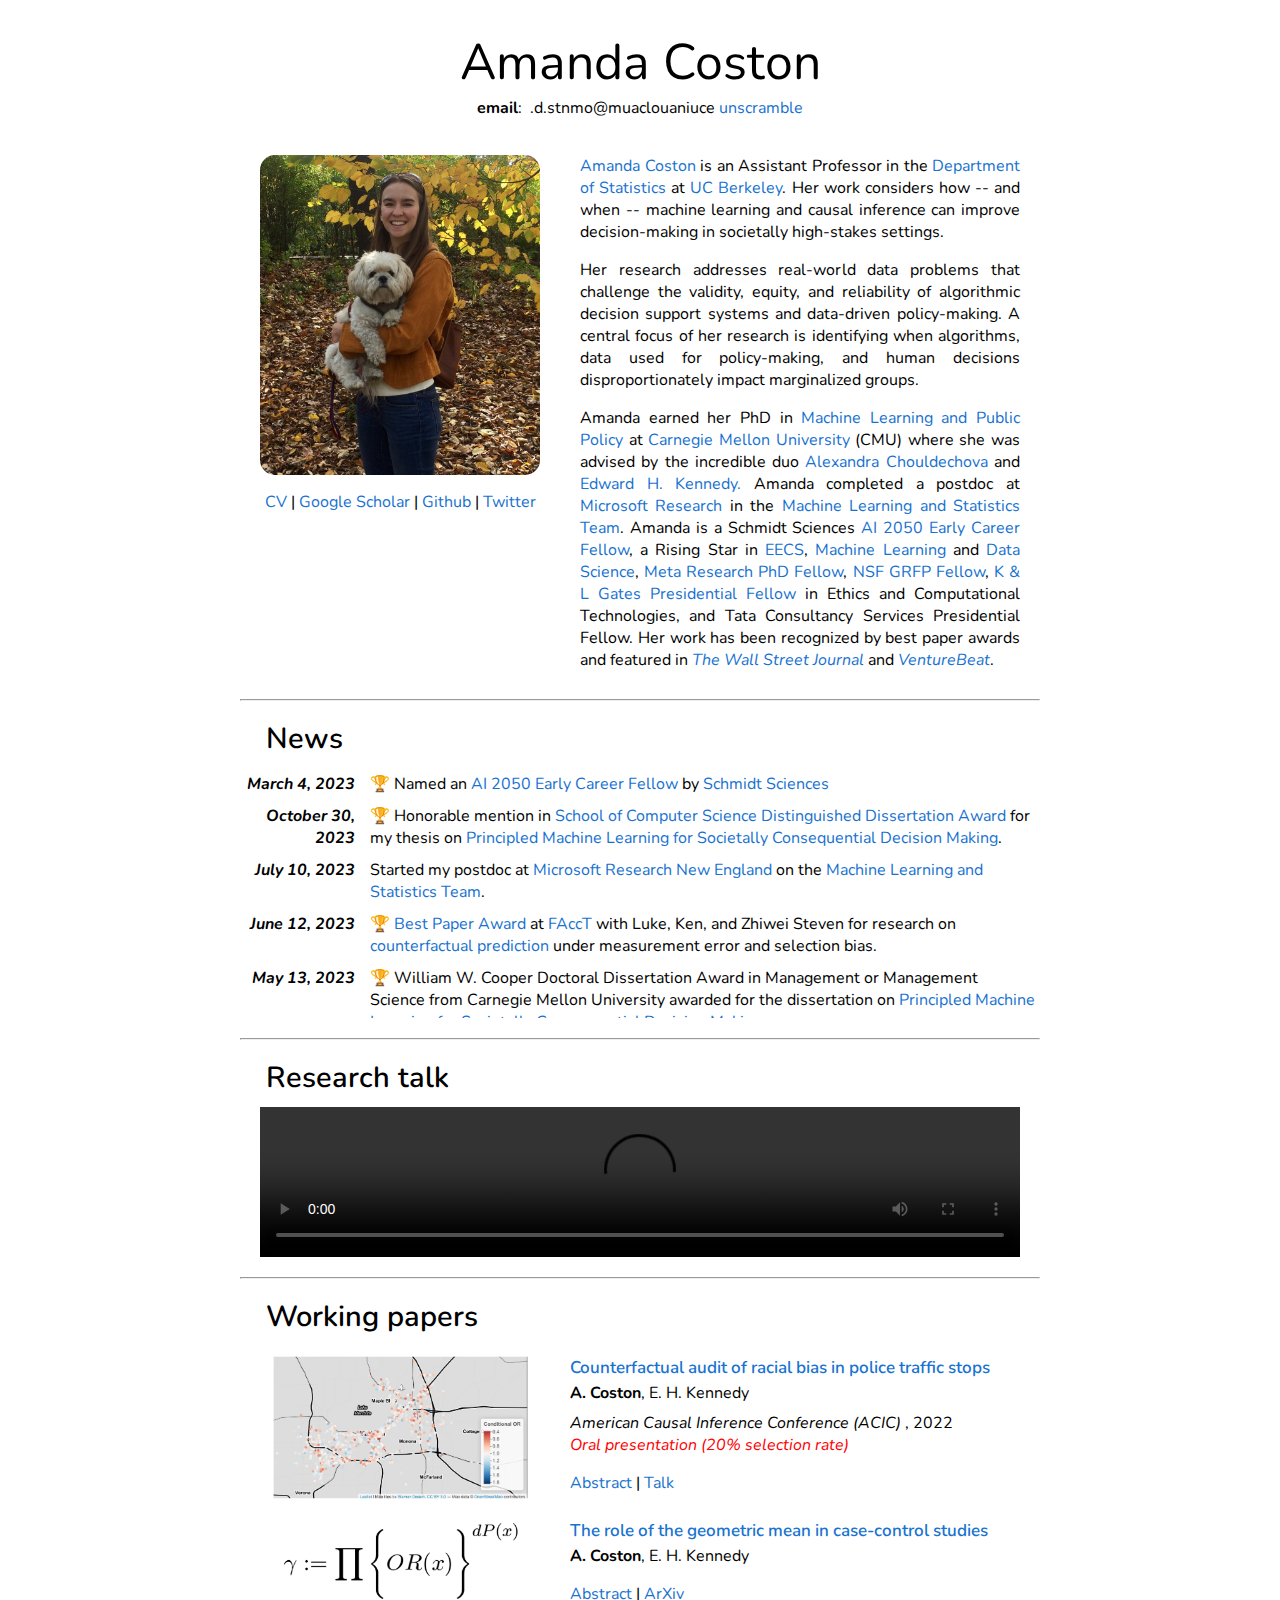
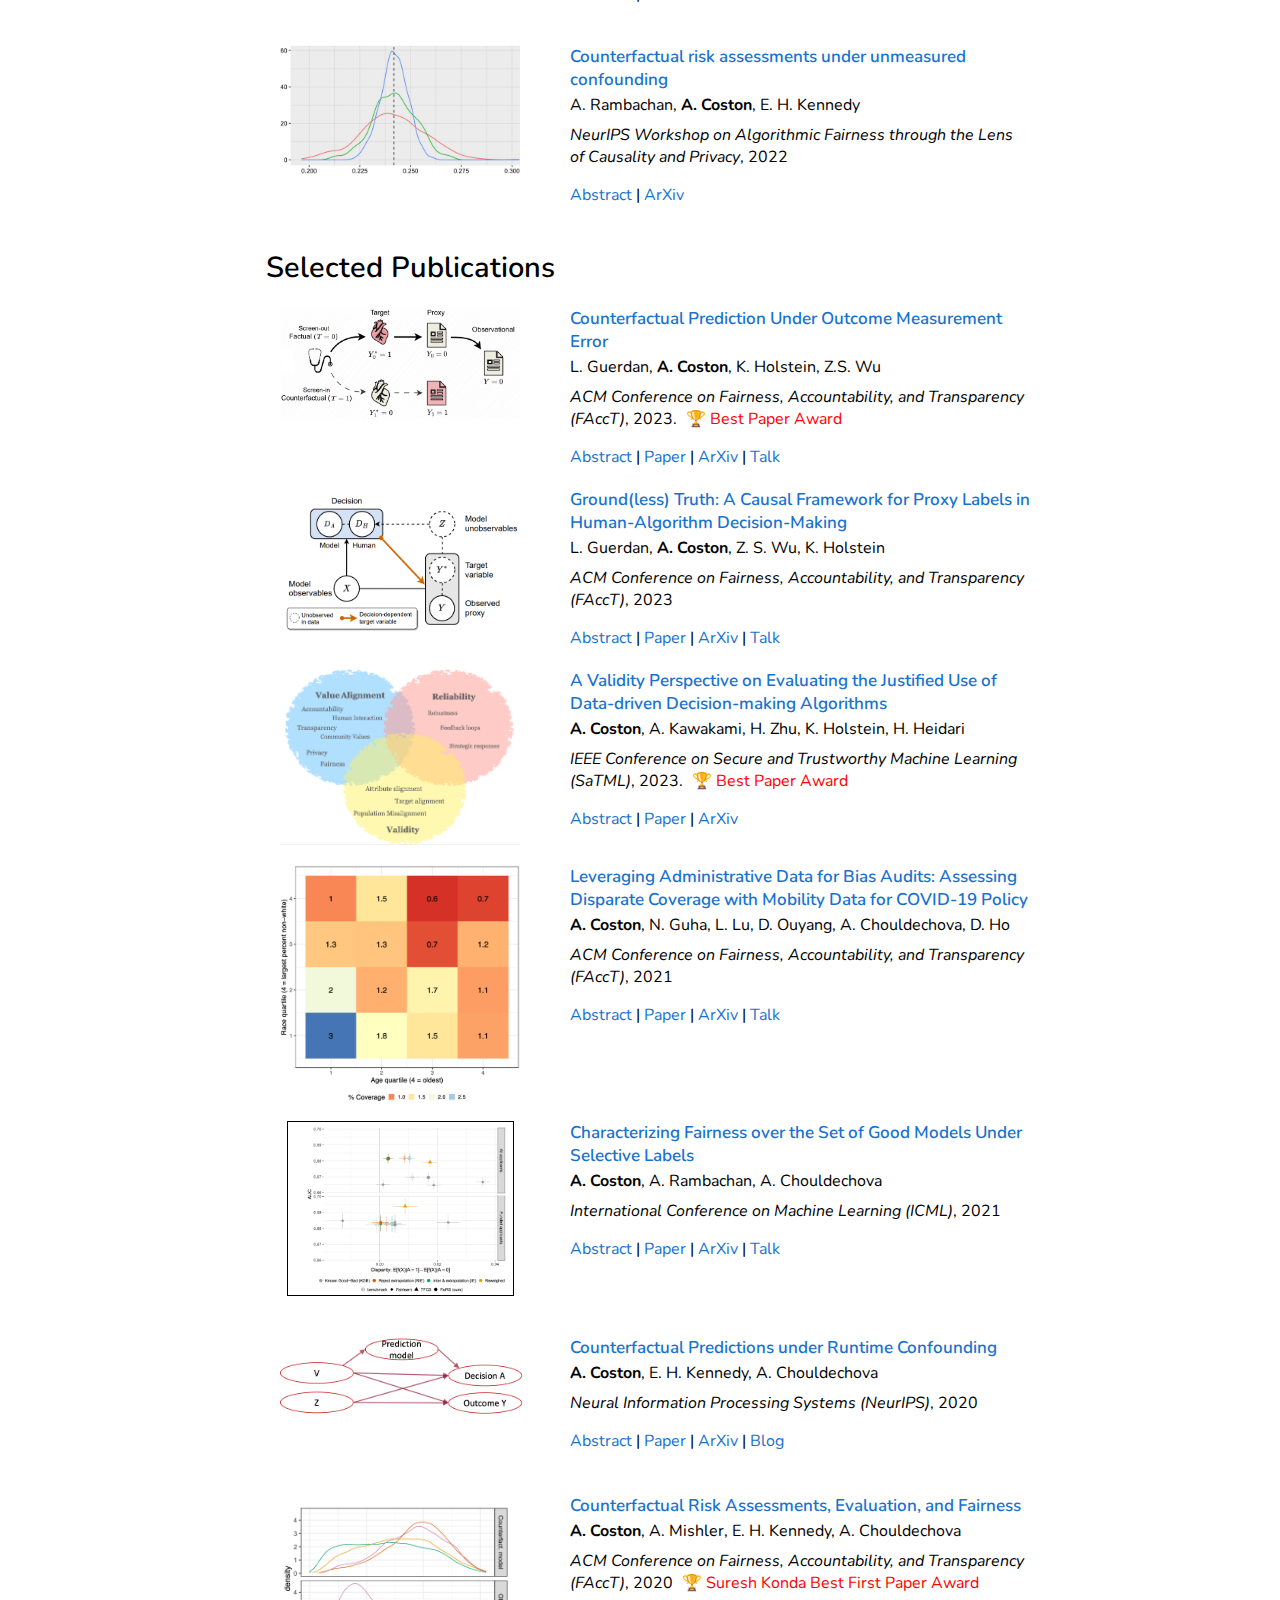
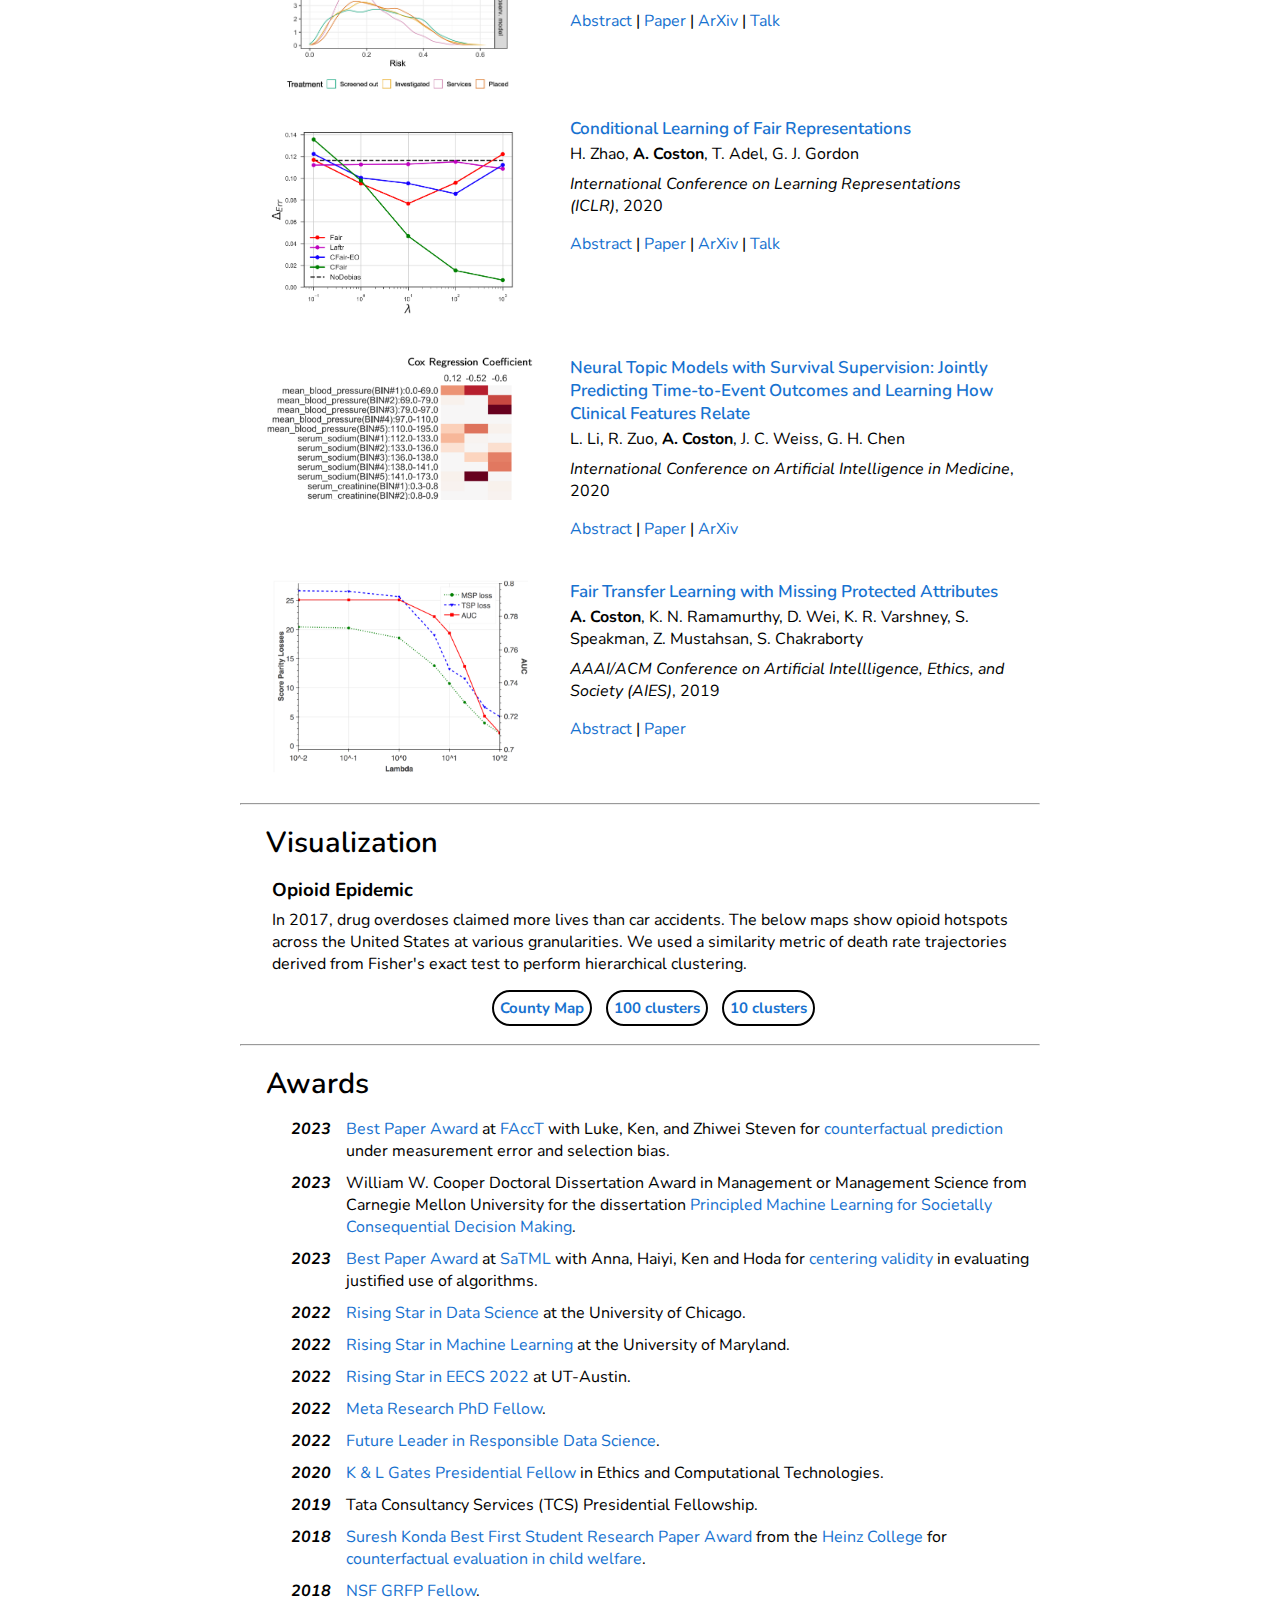
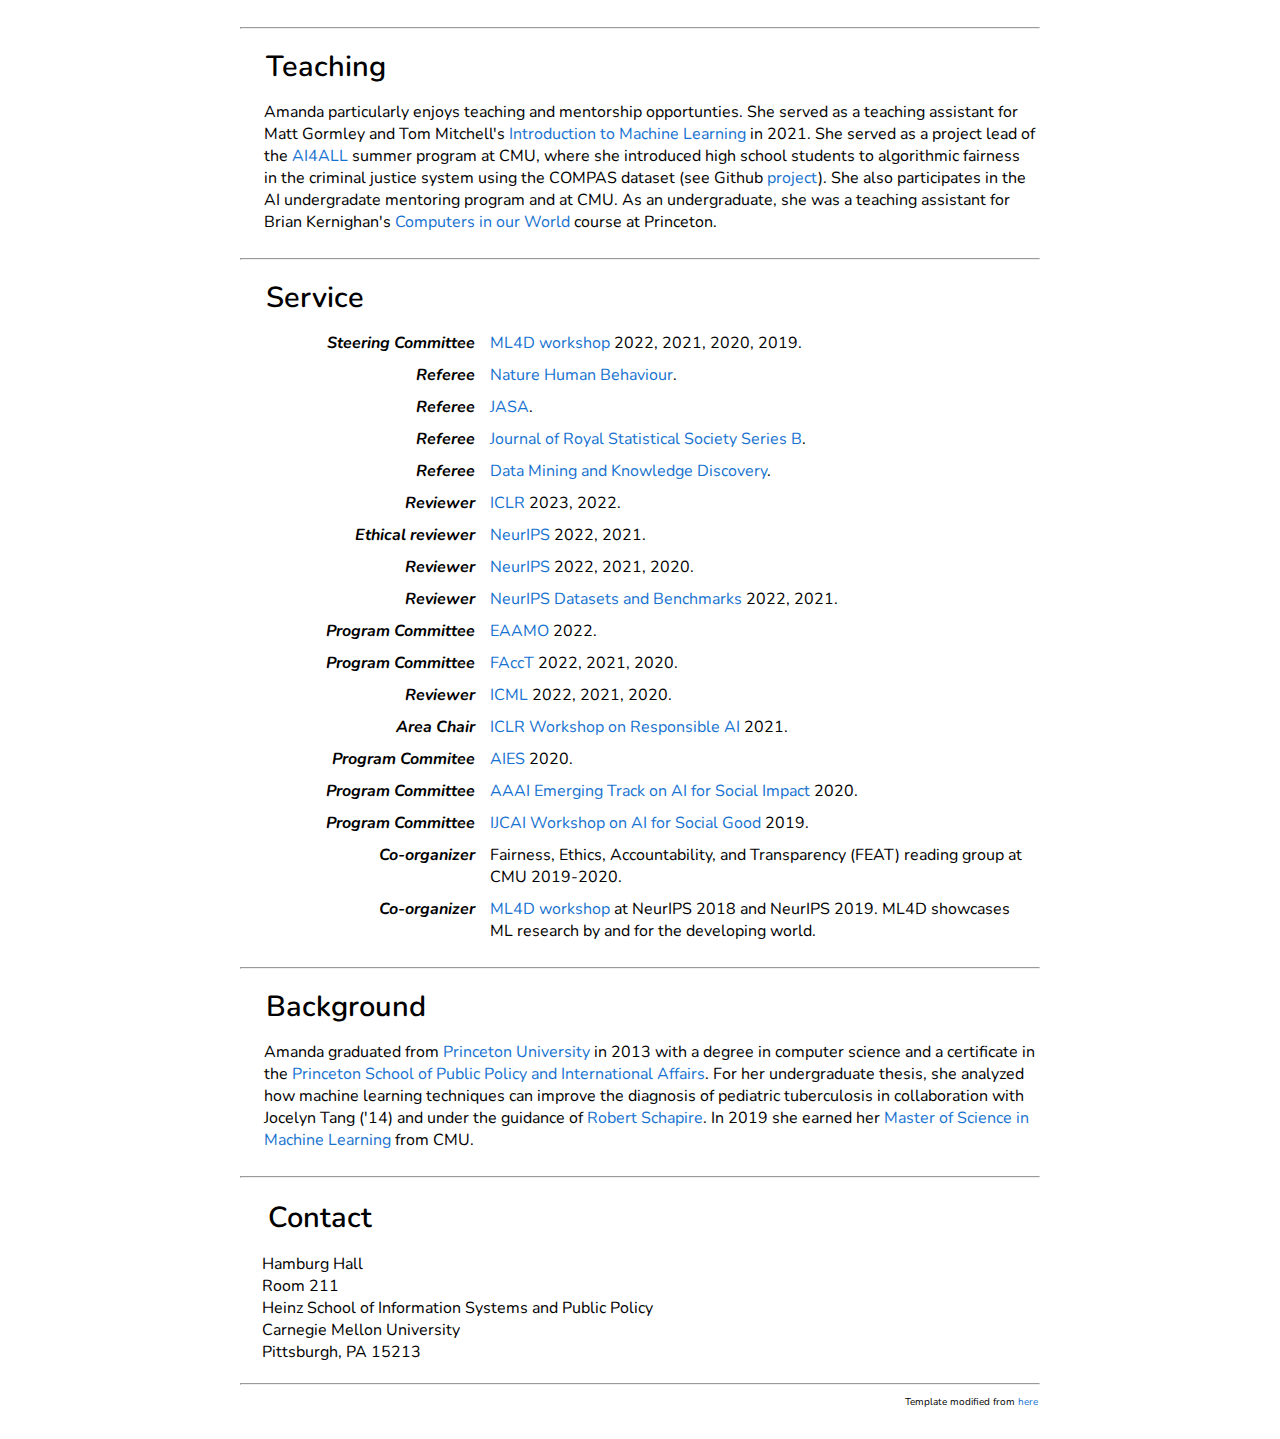
==== commit b4cbd1e0: "updating affiliation in home page and adding updated CV" ====
--- a/index.html
+++ b/index.html
@@ -160,13 +160,13 @@
     </td>
     <td width="60%" valign="top" align="justify">
       <p>
-        <a href= "https://www.microsoft.com/en-us/research/people/amandacoston/">Amanda Coston</a> is a Postdoc at <a href="https://www.microsoft.com/en-us/research/">Microsoft Research</a> in the <a href="https://www.microsoft.com/en-us/research/theme/machine-learning-statistics/">Machine Learning and Statistics Team</a>. In fall 2024 she will join the <a href="https://statistics.berkeley.edu/">Department of Statistics</a> at <a href="https://www.berkeley.edu/">UC Berkeley</a> as an Assistant Professor. Her work considers how -- and when -- machine learning and causal inference can improve decision-making in societally high-stakes settings. 
+        <a href= "https://www.microsoft.com/en-us/research/people/amandacoston/">Amanda Coston</a> is an Assistant Professor in the <a href="https://statistics.berkeley.edu/">Department of Statistics</a> at <a href="https://www.berkeley.edu/">UC Berkeley</a>. Her work considers how -- and when -- machine learning and causal inference can improve decision-making in societally high-stakes settings. 
       </p>
       <p>
         Her research addresses real-world data problems that challenge the validity, equity, and reliability of algorithmic decision support systems and data-driven policy-making. A central focus of her research is identifying when algorithms, data used for policy-making, and human decisions disproportionately impact marginalized groups. 
       </p>
       <p>
-        Amanda earned her PhD  in <a href="https://www.ml.cmu.edu/current-students/joint-phd-in-machine-learning-and-public-policy-requirements.html">Machine Learning and Public Policy</a> at <a href="https://www.cmu.edu">Carnegie Mellon University</a> (CMU) where she was advised by the incredible duo <a href= "https://www.andrew.cmu.edu/user/achoulde/">Alexandra Chouldechova</a> and <a href="http://www.ehkennedy.com/">Edward H. Kennedy.</a>  Amanda is a Schmidt Sciences <a href="https://www.schmidtsciences.org/ai2050-early-career-fellows-2024/">AI 2050 Early Career Fellow</a>, a Rising Star in <a href="https://risingstars.utexas.edu/">EECS</a>, <a href="https://ml.umd.edu/rising-stars">Machine Learning</a> and <a href="https://datascience.uchicago.edu/rising-stars/">Data Science</a>, <a href="https://research.facebook.com/fellows/coston-amanda-lee/"> Meta Research PhD Fellow</a>, <a href="https://www.nsfgrfp.org/resources/about-grfp/">NSF GRFP Fellow</a>, <a href="https://www.cmu.edu/news/stories/archives/2020/august/gates-presidential-fellows.html">K & L Gates Presidential Fellow</a> in Ethics and Computational Technologies, and Tata Consultancy Services Presidential Fellow. 
+        Amanda earned her PhD  in <a href="https://www.ml.cmu.edu/current-students/joint-phd-in-machine-learning-and-public-policy-requirements.html">Machine Learning and Public Policy</a> at <a href="https://www.cmu.edu">Carnegie Mellon University</a> (CMU) where she was advised by the incredible duo <a href= "https://www.andrew.cmu.edu/user/achoulde/">Alexandra Chouldechova</a> and <a href="http://www.ehkennedy.com/">Edward H. Kennedy.</a> Amanda completed a postdoc at <a href="https://www.microsoft.com/en-us/research/">Microsoft Research</a> in the <a href="https://www.microsoft.com/en-us/research/theme/machine-learning-statistics/">Machine Learning and Statistics Team</a>.  Amanda is a Schmidt Sciences <a href="https://www.schmidtsciences.org/ai2050-early-career-fellows-2024/">AI 2050 Early Career Fellow</a>, a Rising Star in <a href="https://risingstars.utexas.edu/">EECS</a>, <a href="https://ml.umd.edu/rising-stars">Machine Learning</a> and <a href="https://datascience.uchicago.edu/rising-stars/">Data Science</a>, <a href="https://research.facebook.com/fellows/coston-amanda-lee/"> Meta Research PhD Fellow</a>, <a href="https://www.nsfgrfp.org/resources/about-grfp/">NSF GRFP Fellow</a>, <a href="https://www.cmu.edu/news/stories/archives/2020/august/gates-presidential-fellows.html">K & L Gates Presidential Fellow</a> in Ethics and Computational Technologies, and Tata Consultancy Services Presidential Fellow. 
         <!--Her research on counterfactual risk assessments and evaluation for child welfare screening won the 2018 <a href="https://www.cmu.edu/cmnews/extra/060113_konda.html">Suresh Konda Best First Student Research Paper Award</a> from the <a href="https://www.heinz.cmu.edu/">Heinz College</a>.-->
         Her work has been recognized by best paper awards and featured in <a href ="https://www.wsj.com/articles/smartphone-location-data-can-leave-out-those-most-hit-by-covid-19-11617627615"><i>The Wall Street Journal</i></a> and <a href ="https://venturebeat.com/2020/11/18/stanford-and-carnegie-mellon-find-race-and-age-bias-in-mobility-data-that-drives-covid-19-policy/"> <i>VentureBeat</i></a>.
     </p>
@@ -183,13 +183,15 @@
 <div class="news">
 <table width="100%" align="center" border="0" cellspacing="0" cellpadding="5">
   <tr>
-    <td width="15%" valign="top" align="right"><b><i>March 4, 2024</i></b></td>
+    <td width="15%" valign="top" align="right"><b><i>March 4, 2023</i></b></td>
     <td width="85%" valign="top" align="left" style="padding-left: 10px;">   &#127942; Named an <a href="https://www.schmidtsciences.org/ai2050-early-career-fellows-2024/">AI 2050 Early Career Fellow</a>  by <a href="https://www.schmidtsciences.org/">Schmidt Sciences</a>
     </td>
   </tr>
   <tr>
-    <td width="15%" valign="top" align="right"><b><i>Oct 30, 2023</i></b></td>
-    <td width="85%" valign="top" align="left" style="padding-left: 10px;"> &#127942; Honorable mention in <a href = "https://www.scs.cmu.edu/~scsfacts/dissertation.html"> School of Computer Science Distinguished Dissertation Award</a> for my thesis on <a href= "https://www.ml.cmu.edu/research/thesis_coston_amanda.pdf"> Principled Machine Learning for Societally Consequential Decision Making</a>.
+    <td width="15%" valign="top" align="right"><b><i>October 30, 2023</i></b></td>
+    <td width="85%" valign="top" align="left" style="padding-left: 10px;">   &#127942; Honorable mention in <a href = "https://www.scs.cmu.edu/~scsfacts/dissertation.html"> School of Computer Science Distinguished Dissertation Award</a> for my thesis on <a href= "https://www.ml.cmu.edu/research/thesis_coston_amanda.pdf"> Principled Machine Learning for
+      Societally Consequential
+      Decision Making</a>.
     </td>
   </tr>
   <tr>
@@ -416,29 +418,7 @@
 <table width="100%" align="center" border="0" cellspacing="0" cellpadding="10">
 
   <tr>
-    <td width="40%" valign="top" align="center"><a href="https://arxiv.org/abs/2404.00848" target="_blank"><img class="pub" src="website-photos/pred_perf_comp.png" alt="image not found" width="75%"></a></td>
-    <td width="60%" valign="top">
-      <p><a href="https://arxiv.org/abs/2404.00848" target="_blank">
-      <div class="heading">Predictive Performance Comparison of Decision
-        Policies Under Confounding.</div></a>
-      <div class="authors">A. Rambachan, <b>A. Coston</b>, E. H. Kennedy</div>
-      <i>ArXiv Preprint</i>, 2024
-      </p>
-
-      <div>
-      <a href="javascript:toggleblock('pred_perf_comp_abs')">Abstract</a> |
-      <a href="https://arxiv.org/abs/2404.00848" target="_blank">ArXiv</a>
-
-      <p align="justify"> <i id="pred_perf_comp_abs">Predictive models are often introduced to decision-making tasks under the rationale that they improve performance over an existing decision-making policy. However, it is challenging to compare predictive performance against an existing decision-making policy that is generally under-specified and dependent on unobservable factors. These sources of uncertainty are often addressed in practice by making strong assumptions about the data-generating mechanism. In this work, we propose a method to compare the predictive performance of decision policies under a variety of modern identification approaches from the causal inference and off-policy evaluation literatures (e.g., instrumental variable, marginal sensitivity model, proximal variable). Key to our method is the insight that there are regions of uncertainty that we can safely ignore in the policy comparison. We develop a practical approach for finite-sample estimation of regret intervals under no assumptions on the parametric form of the status quo policy. We verify our framework theoretically and via synthetic data experiments. We conclude with a real-world application using our framework to support a pre-deployment evaluation of a proposed modification to a healthcare enrollment policy.</i></p>
-      <script xml:space="preserve" language="JavaScript">
-        hideblock('pred_perf_comp_abs');
-      </script>
-      </div>
-    </td>
-  </tr>
-
-  <tr>
-    <td width="40%" valign="top" align="center"><a href="https://www.youtube.com/watch?v=UuDdxtQEc7I&list=PLHtzc5hGcx9sjwuETR3izb27TJSauQ4EO&autoplay=0" target="_blank"><img class="pub" src="website-photos/madison-police.png" alt="image not found" width="80%"></a></td>
+    <td width="40%" valign="top" align="center"><a href="https://www.youtube.com/watch?v=UuDdxtQEc7I&list=PLHtzc5hGcx9sjwuETR3izb27TJSauQ4EO&autoplay=0" target="_blank"><img class="pub" src="website-photos/madison-police.png" alt="image not found" width="85%"></a></td>
     <td width="60%" valign="top">
       <p><a href="https://www.youtube.com/watch?v=UuDdxtQEc7I&list=PLHtzc5hGcx9sjwuETR3izb27TJSauQ4EO7&autoplay=0" target="_blank">
       <div class="heading">Counterfactual audit of racial bias in police traffic stops</div></a>
@@ -462,15 +442,12 @@
     </td>
   </tr>
 
-  <tr><td><div></div></td></tr>
-
   <tr>
     <td width="40%" valign="top" align="center"><a href="https://arxiv.org/abs/2207.09016" target="_blank"><img class="pub" src="website-photos/geomean.png" alt="image not found" width="80%"></a></td>
     <td width="60%" valign="top">
       <p><a href="https://arxiv.org/abs/2207.09016" target="_blank">
       <div class="heading">The role of the geometric mean in case-control studies</div></a>
       <div class="authors"><b>A. Coston</b>, E. H. Kennedy</div>
-      <i>ArXiv Preprint</i>, 2022</i>
       </p>
 
       <div>
@@ -484,29 +461,31 @@
       </div>
     </td>
   </tr>
+
+  <tr><td><div></div></td></tr>
 
   <tr>
     <td width="40%" valign="top" align="center"><a href="https://arxiv.org/abs/2212.09844" target="_blank"><img class="pub" src="website-photos/unmeasured-confounding.png" alt="image not found" width="80%"></a></td>
     <td width="60%" valign="top">
       <p><a href="https://arxiv.org/abs/2212.09844" target="_blank">
-      <div class="heading">Robust design and evaluation of predictive algorithms
-        under unmeasured confounding</div></a>
+      <div class="heading"> Counterfactual risk assessments under unmeasured confounding</div></a>
       <div class="authors">A. Rambachan, <b>A. Coston</b>, E. H. Kennedy</div>
-      <i>&#8226; American Causal Inference Conference (ACIC)</i>, 2022<br>
-      <i>&#8226; NeurIPS Workshop on Algorithmic Fairness through the Lens of Causality and Privacy</i>, 2022
+      <i>NeurIPS Workshop on Algorithmic Fairness through the Lens of Causality and Privacy</i>, 2022
       </p>
 
       <div>
       <a href="javascript:toggleblock('cfactual_risk_asses_abs')">Abstract</a> |
       <a href="https://arxiv.org/abs/2212.09844" target="_blank">ArXiv</a>
 
-      <p align="justify"> <i id="cfactual_risk_asses_abs">Predictive algorithms inform consequential decisions in settings where the outcome is selectively observed given some choices made by human decision makers. There often exists unobserved confounders that affected the decision maker's choice and the outcome. We propose a unified methodology for the robust design and evaluation of predictive algorithms in selectively observed data under such unobserved confounding. Our approach imposes general assumptions on how much the outcome may vary on average between unselected and selected units conditional on observed covariates and identified nuisance parameters, formalizing popular empirical strategies for imputing missing data such as proxy outcomes and instrumental variables. We develop debiased machine learning estimators for the bounds on a large class of predictive performance estimands, such as the conditional likelihood of the outcome, a predictive algorithm's mean square error, true/false positive rate, and many others, under these assumptions. In an administrative dataset from a large Australian financial institution, we illustrate how varying assumptions on unobserved confounding leads to meaningful changes in default risk predictions and evaluations of credit scores across sensitive groups.</i></p>
+      <p align="justify"> <i id="cfactual_risk_asses_abs">Statistical risk assessments inform consequential decisions such as pretrial release in criminal justice, and loan approvals in consumer finance. Such risk assessments make counterfactual predictions, predicting the likelihood of an outcome under a proposed decision (e.g., what would happen if we approved this loan?). A central challenge, however, is that there may have been unobserved confounders that jointly affected past decisions and outcomes in the historical data. This paper proposes a tractable mean outcome sensitivity model that bounds the extent to which unmeasured confounders could affect outcomes on average. The mean outcome sensitivity model partially identifies the conditional likelihood of the outcome under the proposed decision as well as popular predictive performance metrics (accuracy, calibration, TPR, FPR, etc.) and commonly-used predictive disparities, and we derive their sharp identified sets. We then solve three tasks that are essential to deploying statistical risk assessments in high-stakes settings. First, we propose a learning procedure based on doubly-robust pseudo-outcomes that estimates bounds on the conditional likelihood of the outcome under the proposed decision, and derive a bound on its integrated mean square error. Second, we show how our estimated bounds on the conditional likelihood of the outcome under the proposed decision can be translated into a robust, plug-in decision-making policy, and derive bounds on its worst-case regret relative to the max-min optimal decision rule. Third, we develop estimators of the bounds on the predictive performance metrics of existing risk assessment that are based on efficient influence functions and cross-fitting, and only require black-box access to the risk assessment.</i></p>
       <script xml:space="preserve" language="JavaScript">
         hideblock('cfactual_risk_asses_abs');
       </script>
       </div>
     </td>
   </tr>
+
+ 
 
 </table>
 <br>
@@ -815,26 +794,8 @@
   <tr><td><sectionheading>&nbsp;&nbsp;Awards</sectionheading></td></tr>
 </table>
 
-<table width="100%" align="center" border="0" cellspacing="0" cellpadding="5">
-  <tr>
-    <td width="12%" valign="top" align="right"><b><i>2024</b></td>
-    <td width="88%" valign="top" align="left" style="padding-left: 10px;">
-      <a href="https://www.schmidtsciences.org/ai2050-early-career-fellows-2024/">AI 2050 Early Career Fellowship</a>  by <a href="https://www.schmidtsciences.org/">Schmidt Sciences</a>.
-    </td>
-  </tr>
-  <tr>
-    <td width="12%" valign="top" align="right"><b><i>2023</b></td>
-    <td width="88%" valign="top" align="left" style="padding-left: 10px;">
-      Honorable mention in <a href = "https://www.scs.cmu.edu/~scsfacts/dissertation.html">CMU School of Computer Science Distinguished Dissertation Award</a>.
-      <!-- on <a href= "https://www.ml.cmu.edu/research/thesis_coston_amanda.pdf"> Principled Machine Learning for Societally Consequential Decision Making</a>. -->
-    </td>
-  </tr>
-  <tr>
-    <td width="12%" valign="top" align="right"><b><i>2023</b></td>
-    <td width="88%" valign="top" align="left" style="padding-left: 10px;"> William W. Cooper Doctoral Dissertation Award in Management or Management Science from Carnegie Mellon University for the dissertation <a href= "https://www.ml.cmu.edu/research/thesis_coston_amanda.pdf"> Principled Machine Learning for
-      Societally Consequential
-      Decision Making</a>.</td>
-  </tr>
+
+
 <table width="100%" align="center" border="0" cellspacing="0" cellpadding="5">
   <tr>
     <td width="12%" valign="top" align="right"><b><i>2023</b></td>
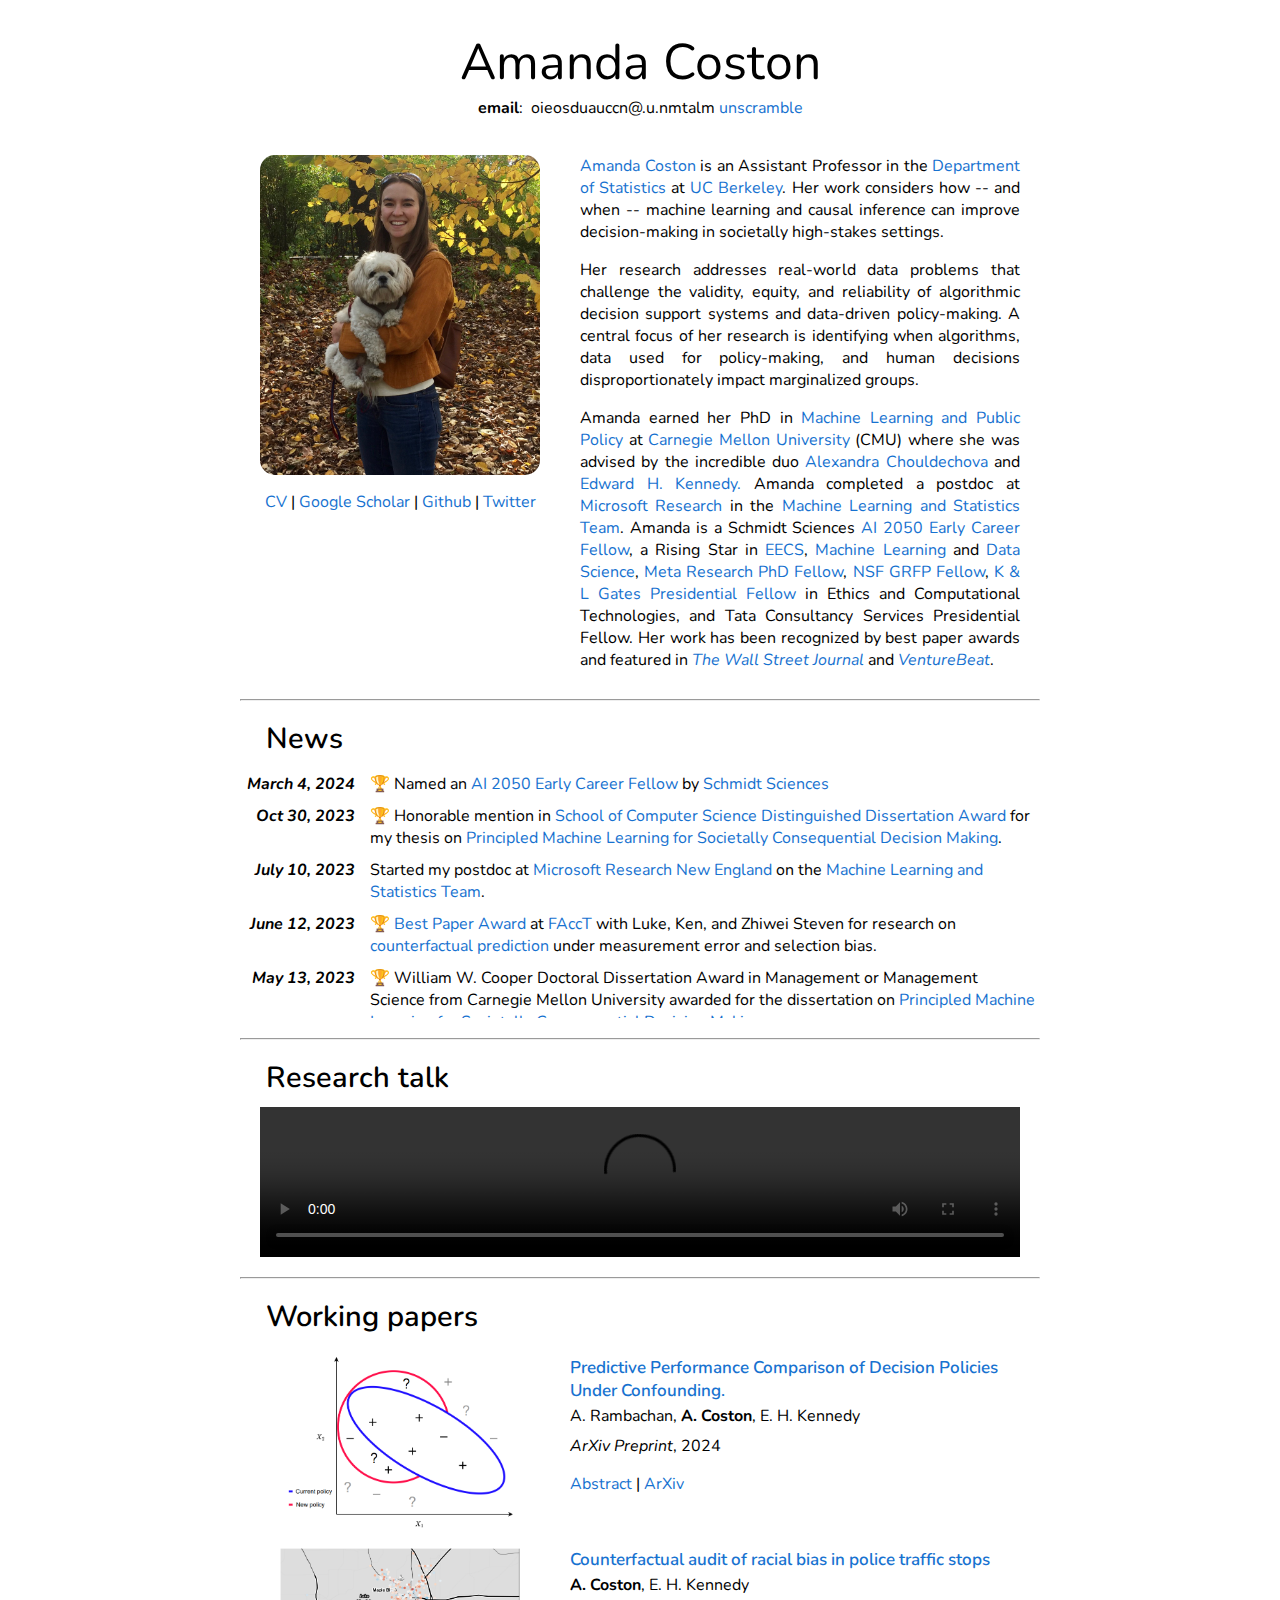
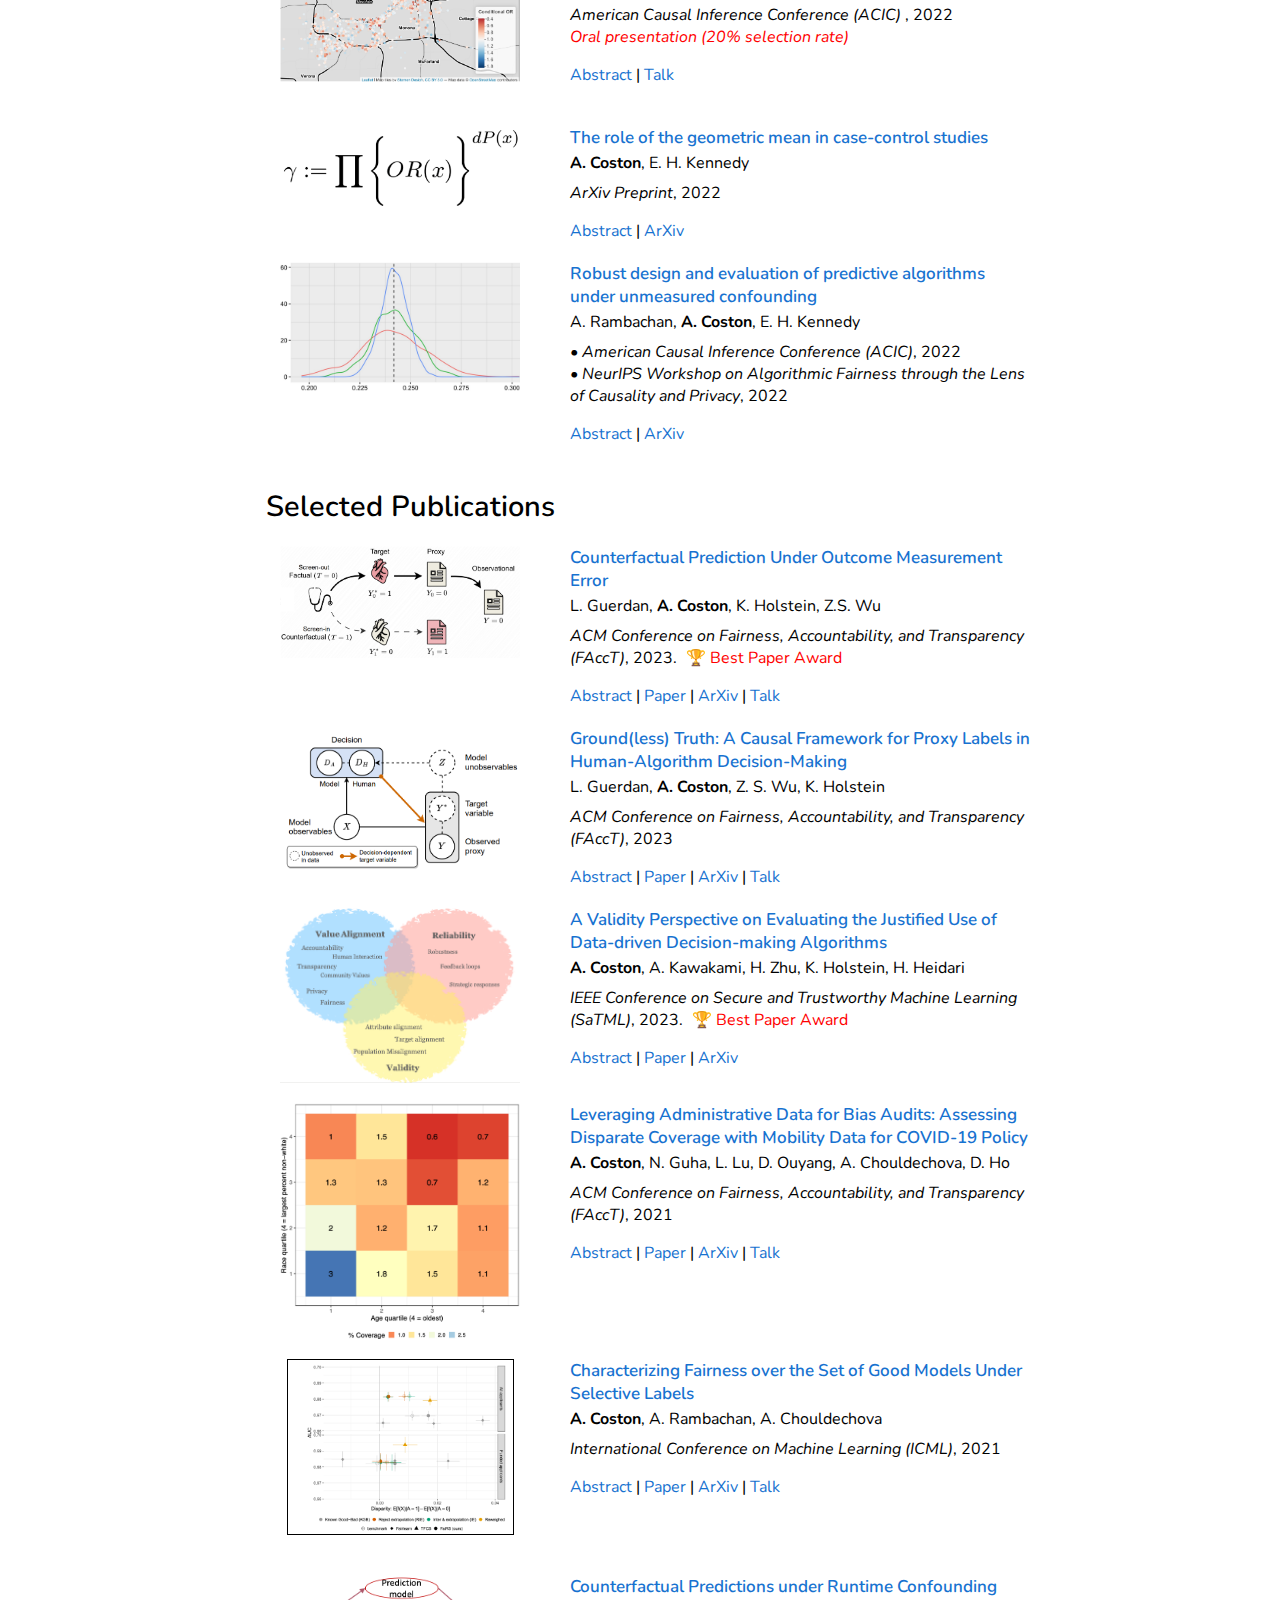
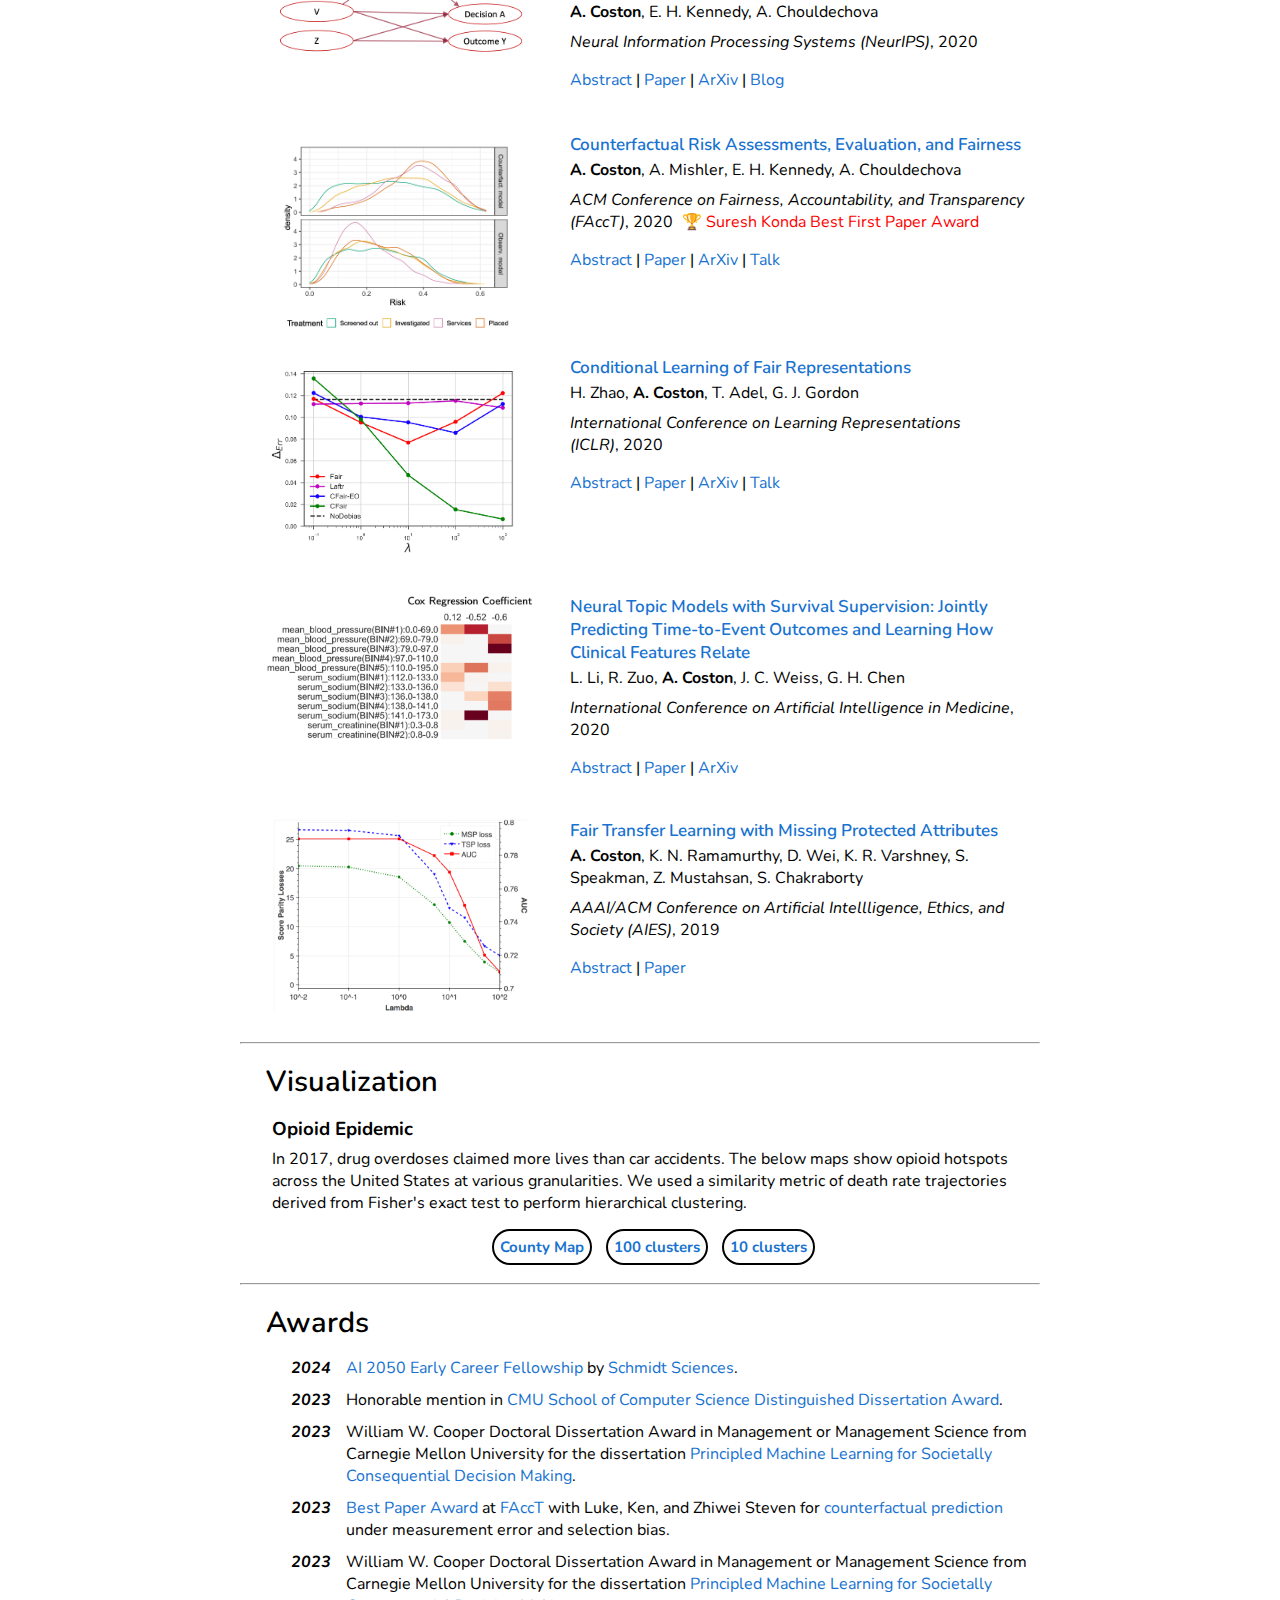
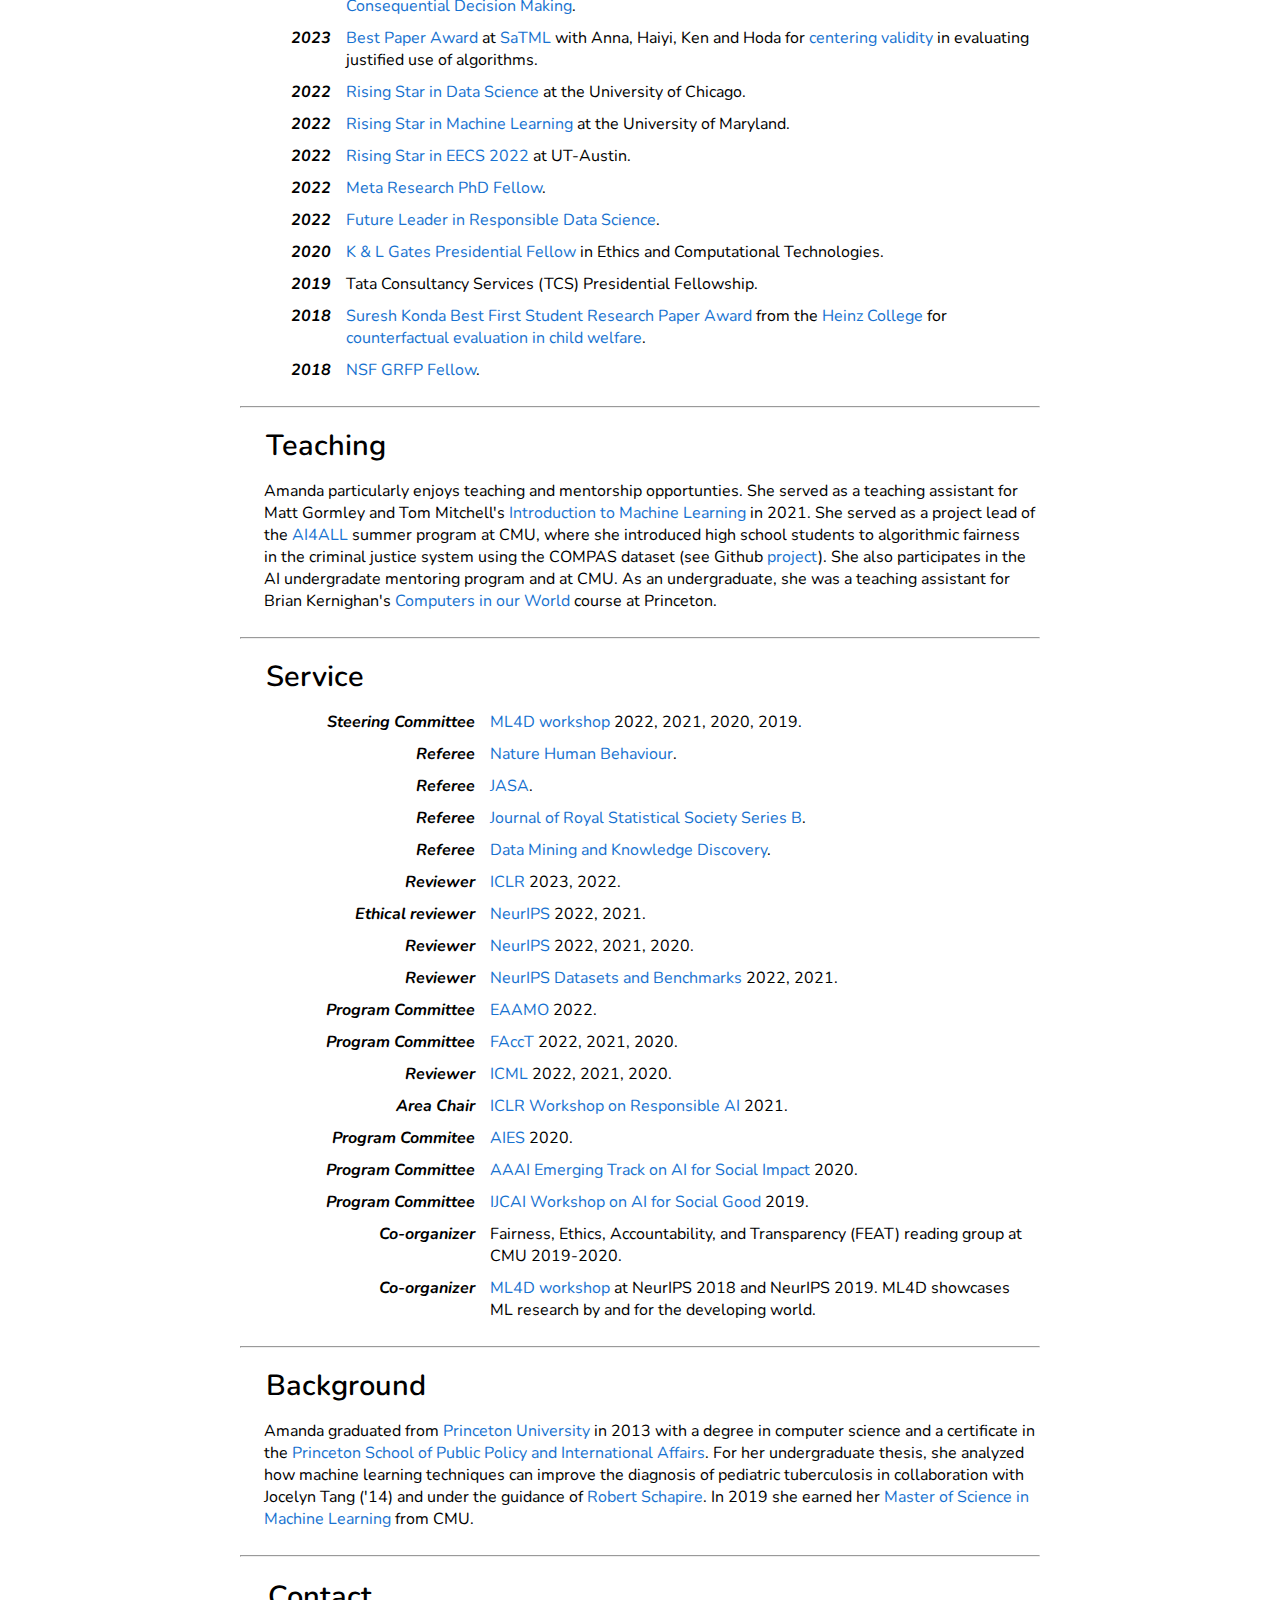
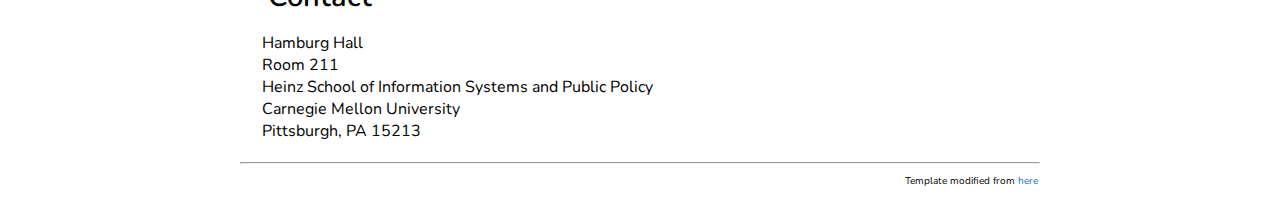
==== commit 2cb07898: "Merging local changes with ones Sid made about my papers eerge branch 'master' of github.com:mandyco" ====
--- a/index.html
+++ b/index.html
@@ -183,15 +183,13 @@
 <div class="news">
 <table width="100%" align="center" border="0" cellspacing="0" cellpadding="5">
   <tr>
-    <td width="15%" valign="top" align="right"><b><i>March 4, 2023</i></b></td>
+    <td width="15%" valign="top" align="right"><b><i>March 4, 2024</i></b></td>
     <td width="85%" valign="top" align="left" style="padding-left: 10px;">   &#127942; Named an <a href="https://www.schmidtsciences.org/ai2050-early-career-fellows-2024/">AI 2050 Early Career Fellow</a>  by <a href="https://www.schmidtsciences.org/">Schmidt Sciences</a>
     </td>
   </tr>
   <tr>
-    <td width="15%" valign="top" align="right"><b><i>October 30, 2023</i></b></td>
-    <td width="85%" valign="top" align="left" style="padding-left: 10px;">   &#127942; Honorable mention in <a href = "https://www.scs.cmu.edu/~scsfacts/dissertation.html"> School of Computer Science Distinguished Dissertation Award</a> for my thesis on <a href= "https://www.ml.cmu.edu/research/thesis_coston_amanda.pdf"> Principled Machine Learning for
-      Societally Consequential
-      Decision Making</a>.
+    <td width="15%" valign="top" align="right"><b><i>Oct 30, 2023</i></b></td>
+    <td width="85%" valign="top" align="left" style="padding-left: 10px;"> &#127942; Honorable mention in <a href = "https://www.scs.cmu.edu/~scsfacts/dissertation.html"> School of Computer Science Distinguished Dissertation Award</a> for my thesis on <a href= "https://www.ml.cmu.edu/research/thesis_coston_amanda.pdf"> Principled Machine Learning for Societally Consequential Decision Making</a>.
     </td>
   </tr>
   <tr>
@@ -418,7 +416,29 @@
 <table width="100%" align="center" border="0" cellspacing="0" cellpadding="10">
 
   <tr>
-    <td width="40%" valign="top" align="center"><a href="https://www.youtube.com/watch?v=UuDdxtQEc7I&list=PLHtzc5hGcx9sjwuETR3izb27TJSauQ4EO&autoplay=0" target="_blank"><img class="pub" src="website-photos/madison-police.png" alt="image not found" width="85%"></a></td>
+    <td width="40%" valign="top" align="center"><a href="https://arxiv.org/abs/2404.00848" target="_blank"><img class="pub" src="website-photos/pred_perf_comp.png" alt="image not found" width="75%"></a></td>
+    <td width="60%" valign="top">
+      <p><a href="https://arxiv.org/abs/2404.00848" target="_blank">
+      <div class="heading">Predictive Performance Comparison of Decision
+        Policies Under Confounding.</div></a>
+      <div class="authors">A. Rambachan, <b>A. Coston</b>, E. H. Kennedy</div>
+      <i>ArXiv Preprint</i>, 2024
+      </p>
+
+      <div>
+      <a href="javascript:toggleblock('pred_perf_comp_abs')">Abstract</a> |
+      <a href="https://arxiv.org/abs/2404.00848" target="_blank">ArXiv</a>
+
+      <p align="justify"> <i id="pred_perf_comp_abs">Predictive models are often introduced to decision-making tasks under the rationale that they improve performance over an existing decision-making policy. However, it is challenging to compare predictive performance against an existing decision-making policy that is generally under-specified and dependent on unobservable factors. These sources of uncertainty are often addressed in practice by making strong assumptions about the data-generating mechanism. In this work, we propose a method to compare the predictive performance of decision policies under a variety of modern identification approaches from the causal inference and off-policy evaluation literatures (e.g., instrumental variable, marginal sensitivity model, proximal variable). Key to our method is the insight that there are regions of uncertainty that we can safely ignore in the policy comparison. We develop a practical approach for finite-sample estimation of regret intervals under no assumptions on the parametric form of the status quo policy. We verify our framework theoretically and via synthetic data experiments. We conclude with a real-world application using our framework to support a pre-deployment evaluation of a proposed modification to a healthcare enrollment policy.</i></p>
+      <script xml:space="preserve" language="JavaScript">
+        hideblock('pred_perf_comp_abs');
+      </script>
+      </div>
+    </td>
+  </tr>
+
+  <tr>
+    <td width="40%" valign="top" align="center"><a href="https://www.youtube.com/watch?v=UuDdxtQEc7I&list=PLHtzc5hGcx9sjwuETR3izb27TJSauQ4EO&autoplay=0" target="_blank"><img class="pub" src="website-photos/madison-police.png" alt="image not found" width="80%"></a></td>
     <td width="60%" valign="top">
       <p><a href="https://www.youtube.com/watch?v=UuDdxtQEc7I&list=PLHtzc5hGcx9sjwuETR3izb27TJSauQ4EO7&autoplay=0" target="_blank">
       <div class="heading">Counterfactual audit of racial bias in police traffic stops</div></a>
@@ -442,12 +462,15 @@
     </td>
   </tr>
 
+  <tr><td><div></div></td></tr>
+
   <tr>
     <td width="40%" valign="top" align="center"><a href="https://arxiv.org/abs/2207.09016" target="_blank"><img class="pub" src="website-photos/geomean.png" alt="image not found" width="80%"></a></td>
     <td width="60%" valign="top">
       <p><a href="https://arxiv.org/abs/2207.09016" target="_blank">
       <div class="heading">The role of the geometric mean in case-control studies</div></a>
       <div class="authors"><b>A. Coston</b>, E. H. Kennedy</div>
+      <i>ArXiv Preprint</i>, 2022</i>
       </p>
 
       <div>
@@ -461,31 +484,29 @@
       </div>
     </td>
   </tr>
-
-  <tr><td><div></div></td></tr>
 
   <tr>
     <td width="40%" valign="top" align="center"><a href="https://arxiv.org/abs/2212.09844" target="_blank"><img class="pub" src="website-photos/unmeasured-confounding.png" alt="image not found" width="80%"></a></td>
     <td width="60%" valign="top">
       <p><a href="https://arxiv.org/abs/2212.09844" target="_blank">
-      <div class="heading"> Counterfactual risk assessments under unmeasured confounding</div></a>
+      <div class="heading">Robust design and evaluation of predictive algorithms
+        under unmeasured confounding</div></a>
       <div class="authors">A. Rambachan, <b>A. Coston</b>, E. H. Kennedy</div>
-      <i>NeurIPS Workshop on Algorithmic Fairness through the Lens of Causality and Privacy</i>, 2022
+      <i>&#8226; American Causal Inference Conference (ACIC)</i>, 2022<br>
+      <i>&#8226; NeurIPS Workshop on Algorithmic Fairness through the Lens of Causality and Privacy</i>, 2022
       </p>
 
       <div>
       <a href="javascript:toggleblock('cfactual_risk_asses_abs')">Abstract</a> |
       <a href="https://arxiv.org/abs/2212.09844" target="_blank">ArXiv</a>
 
-      <p align="justify"> <i id="cfactual_risk_asses_abs">Statistical risk assessments inform consequential decisions such as pretrial release in criminal justice, and loan approvals in consumer finance. Such risk assessments make counterfactual predictions, predicting the likelihood of an outcome under a proposed decision (e.g., what would happen if we approved this loan?). A central challenge, however, is that there may have been unobserved confounders that jointly affected past decisions and outcomes in the historical data. This paper proposes a tractable mean outcome sensitivity model that bounds the extent to which unmeasured confounders could affect outcomes on average. The mean outcome sensitivity model partially identifies the conditional likelihood of the outcome under the proposed decision as well as popular predictive performance metrics (accuracy, calibration, TPR, FPR, etc.) and commonly-used predictive disparities, and we derive their sharp identified sets. We then solve three tasks that are essential to deploying statistical risk assessments in high-stakes settings. First, we propose a learning procedure based on doubly-robust pseudo-outcomes that estimates bounds on the conditional likelihood of the outcome under the proposed decision, and derive a bound on its integrated mean square error. Second, we show how our estimated bounds on the conditional likelihood of the outcome under the proposed decision can be translated into a robust, plug-in decision-making policy, and derive bounds on its worst-case regret relative to the max-min optimal decision rule. Third, we develop estimators of the bounds on the predictive performance metrics of existing risk assessment that are based on efficient influence functions and cross-fitting, and only require black-box access to the risk assessment.</i></p>
+      <p align="justify"> <i id="cfactual_risk_asses_abs">Predictive algorithms inform consequential decisions in settings where the outcome is selectively observed given some choices made by human decision makers. There often exists unobserved confounders that affected the decision maker's choice and the outcome. We propose a unified methodology for the robust design and evaluation of predictive algorithms in selectively observed data under such unobserved confounding. Our approach imposes general assumptions on how much the outcome may vary on average between unselected and selected units conditional on observed covariates and identified nuisance parameters, formalizing popular empirical strategies for imputing missing data such as proxy outcomes and instrumental variables. We develop debiased machine learning estimators for the bounds on a large class of predictive performance estimands, such as the conditional likelihood of the outcome, a predictive algorithm's mean square error, true/false positive rate, and many others, under these assumptions. In an administrative dataset from a large Australian financial institution, we illustrate how varying assumptions on unobserved confounding leads to meaningful changes in default risk predictions and evaluations of credit scores across sensitive groups.</i></p>
       <script xml:space="preserve" language="JavaScript">
         hideblock('cfactual_risk_asses_abs');
       </script>
       </div>
     </td>
   </tr>
-
- 
 
 </table>
 <br>
@@ -794,8 +815,26 @@
   <tr><td><sectionheading>&nbsp;&nbsp;Awards</sectionheading></td></tr>
 </table>
 
-
-
+<table width="100%" align="center" border="0" cellspacing="0" cellpadding="5">
+  <tr>
+    <td width="12%" valign="top" align="right"><b><i>2024</b></td>
+    <td width="88%" valign="top" align="left" style="padding-left: 10px;">
+      <a href="https://www.schmidtsciences.org/ai2050-early-career-fellows-2024/">AI 2050 Early Career Fellowship</a>  by <a href="https://www.schmidtsciences.org/">Schmidt Sciences</a>.
+    </td>
+  </tr>
+  <tr>
+    <td width="12%" valign="top" align="right"><b><i>2023</b></td>
+    <td width="88%" valign="top" align="left" style="padding-left: 10px;">
+      Honorable mention in <a href = "https://www.scs.cmu.edu/~scsfacts/dissertation.html">CMU School of Computer Science Distinguished Dissertation Award</a>.
+      <!-- on <a href= "https://www.ml.cmu.edu/research/thesis_coston_amanda.pdf"> Principled Machine Learning for Societally Consequential Decision Making</a>. -->
+    </td>
+  </tr>
+  <tr>
+    <td width="12%" valign="top" align="right"><b><i>2023</b></td>
+    <td width="88%" valign="top" align="left" style="padding-left: 10px;"> William W. Cooper Doctoral Dissertation Award in Management or Management Science from Carnegie Mellon University for the dissertation <a href= "https://www.ml.cmu.edu/research/thesis_coston_amanda.pdf"> Principled Machine Learning for
+      Societally Consequential
+      Decision Making</a>.</td>
+  </tr>
 <table width="100%" align="center" border="0" cellspacing="0" cellpadding="5">
   <tr>
     <td width="12%" valign="top" align="right"><b><i>2023</b></td>
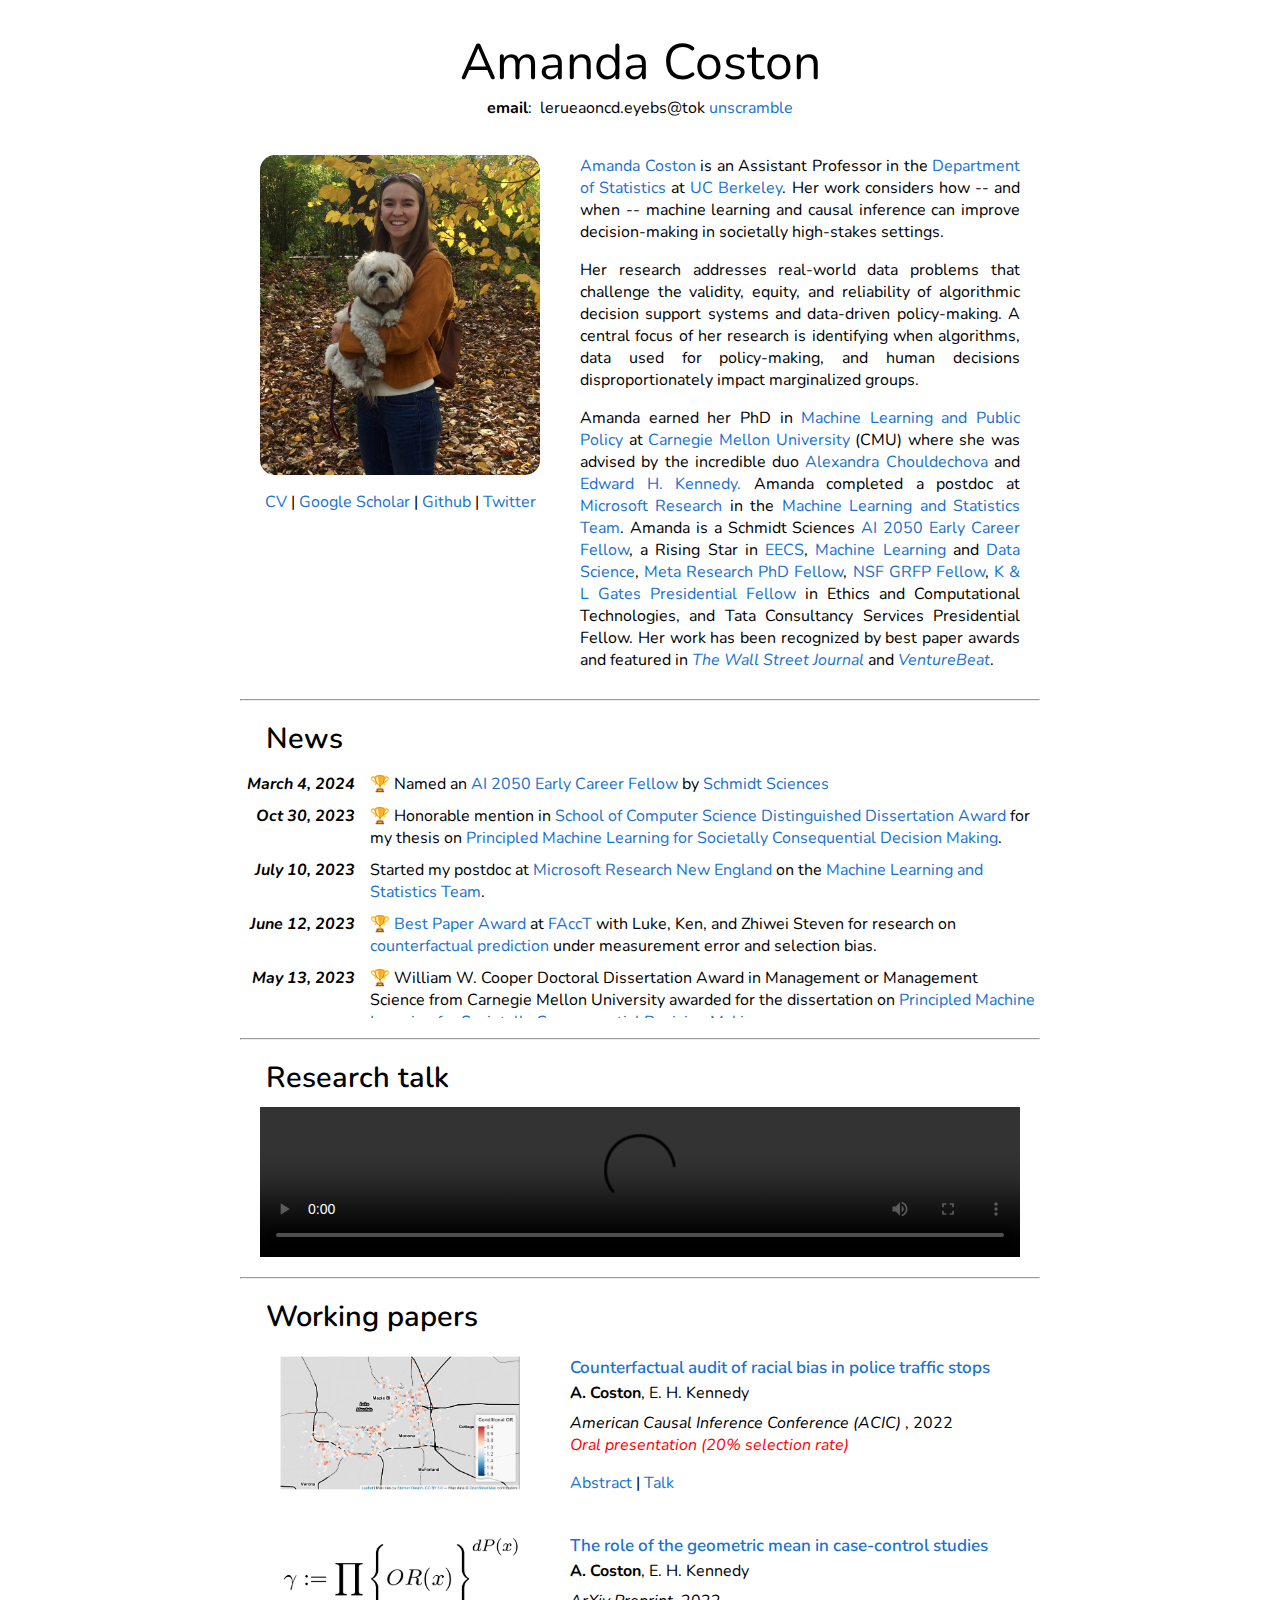
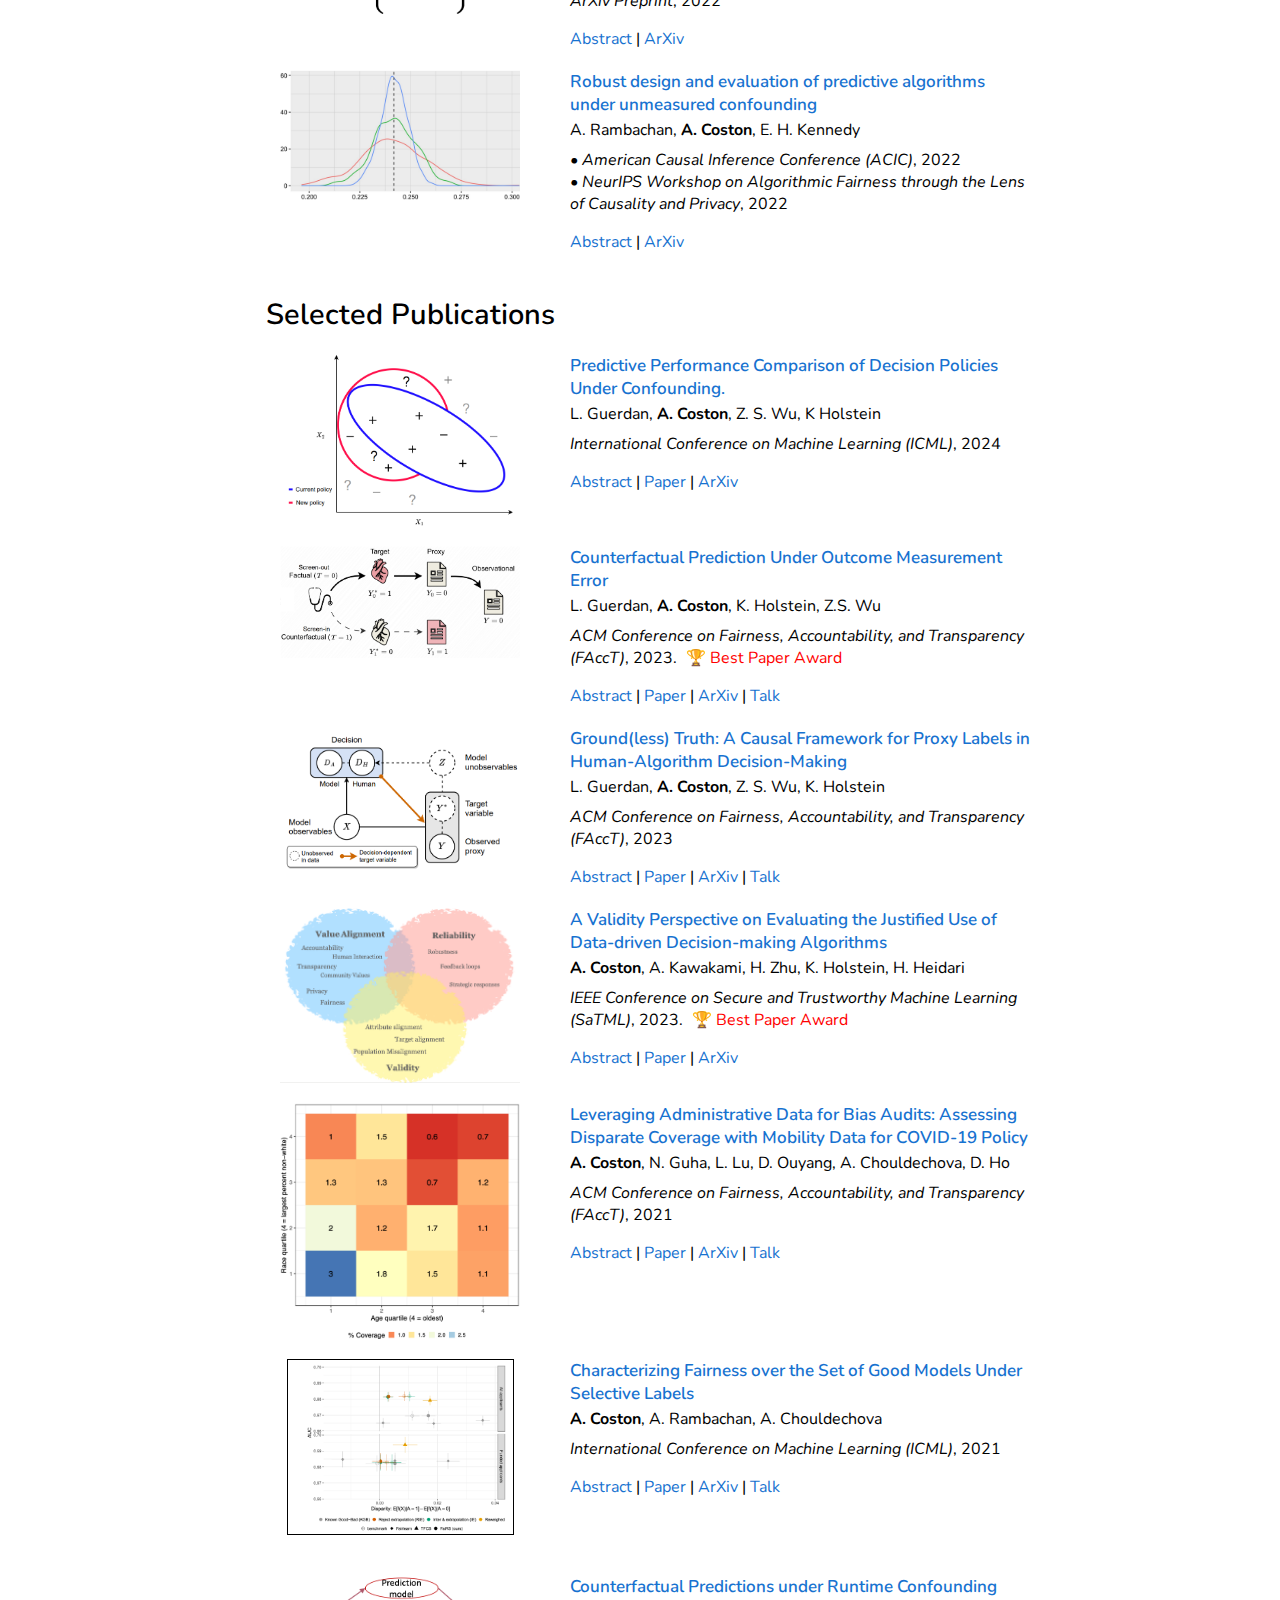
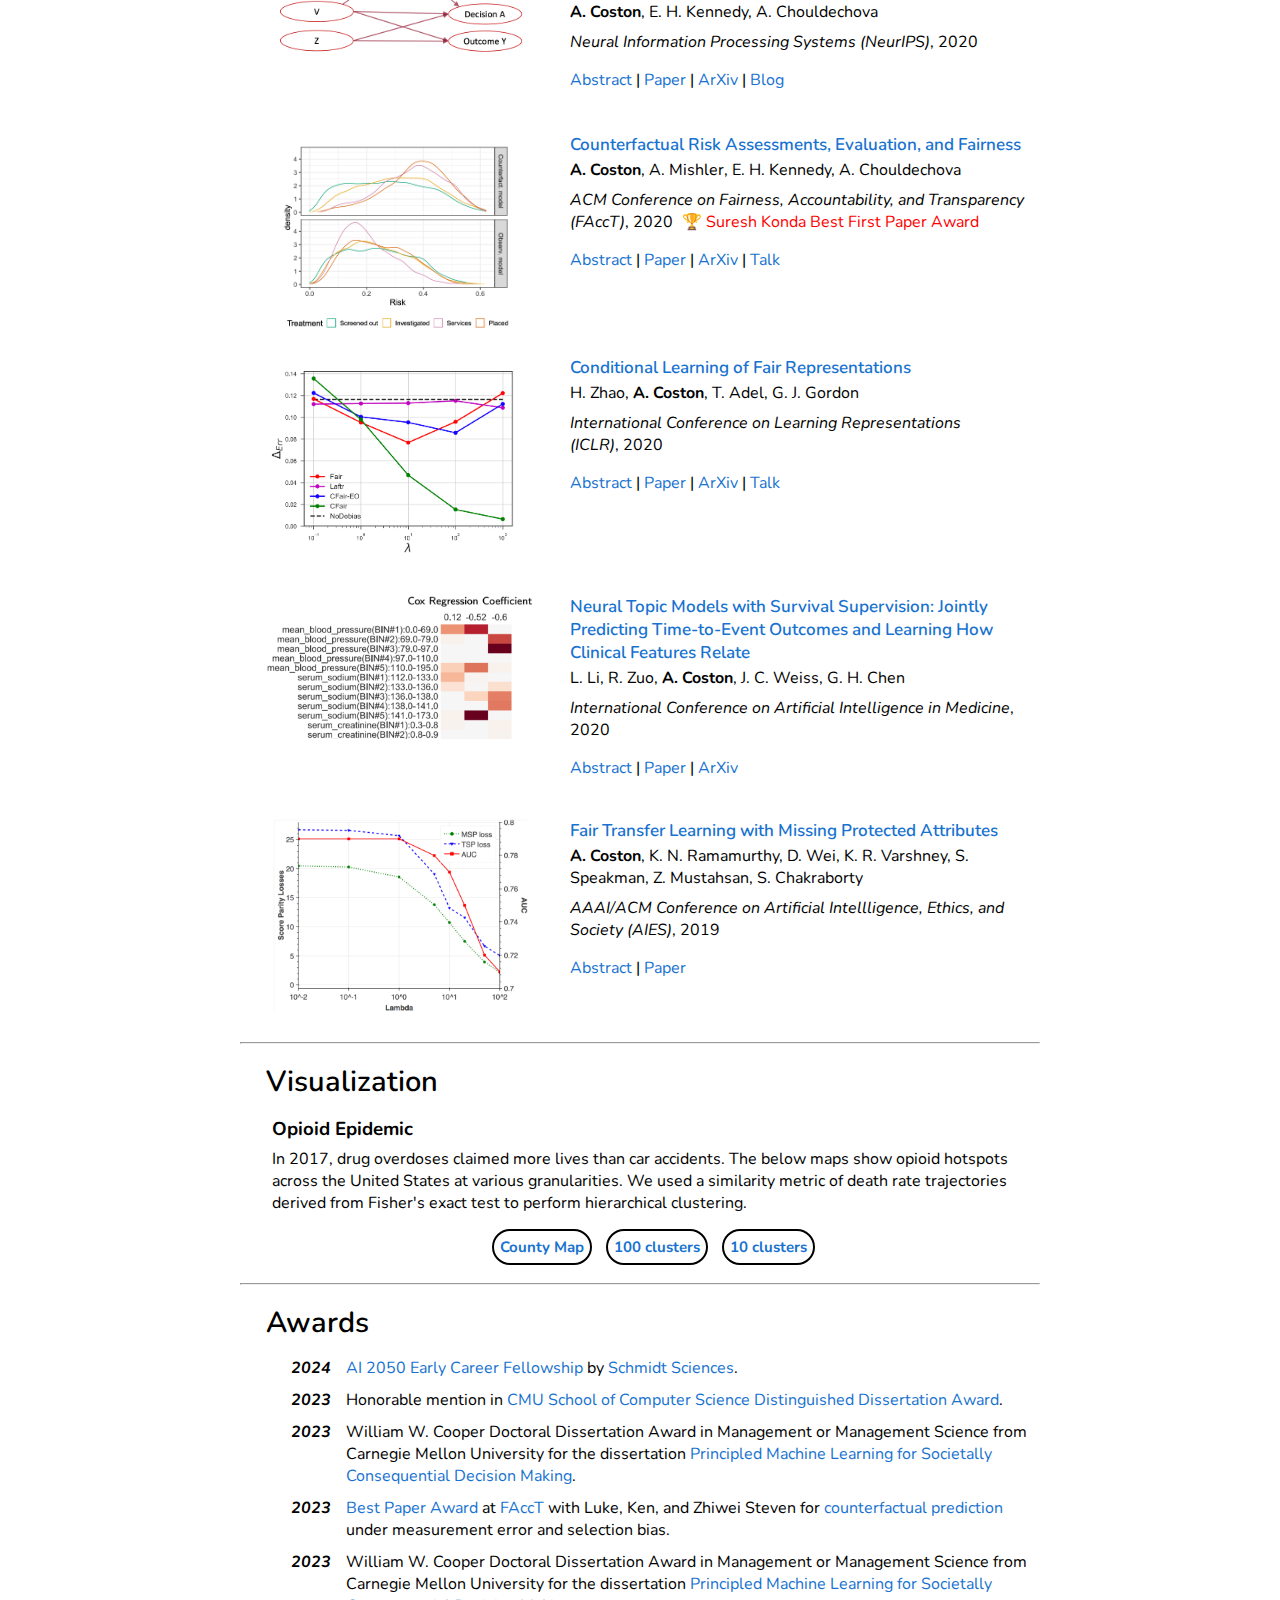
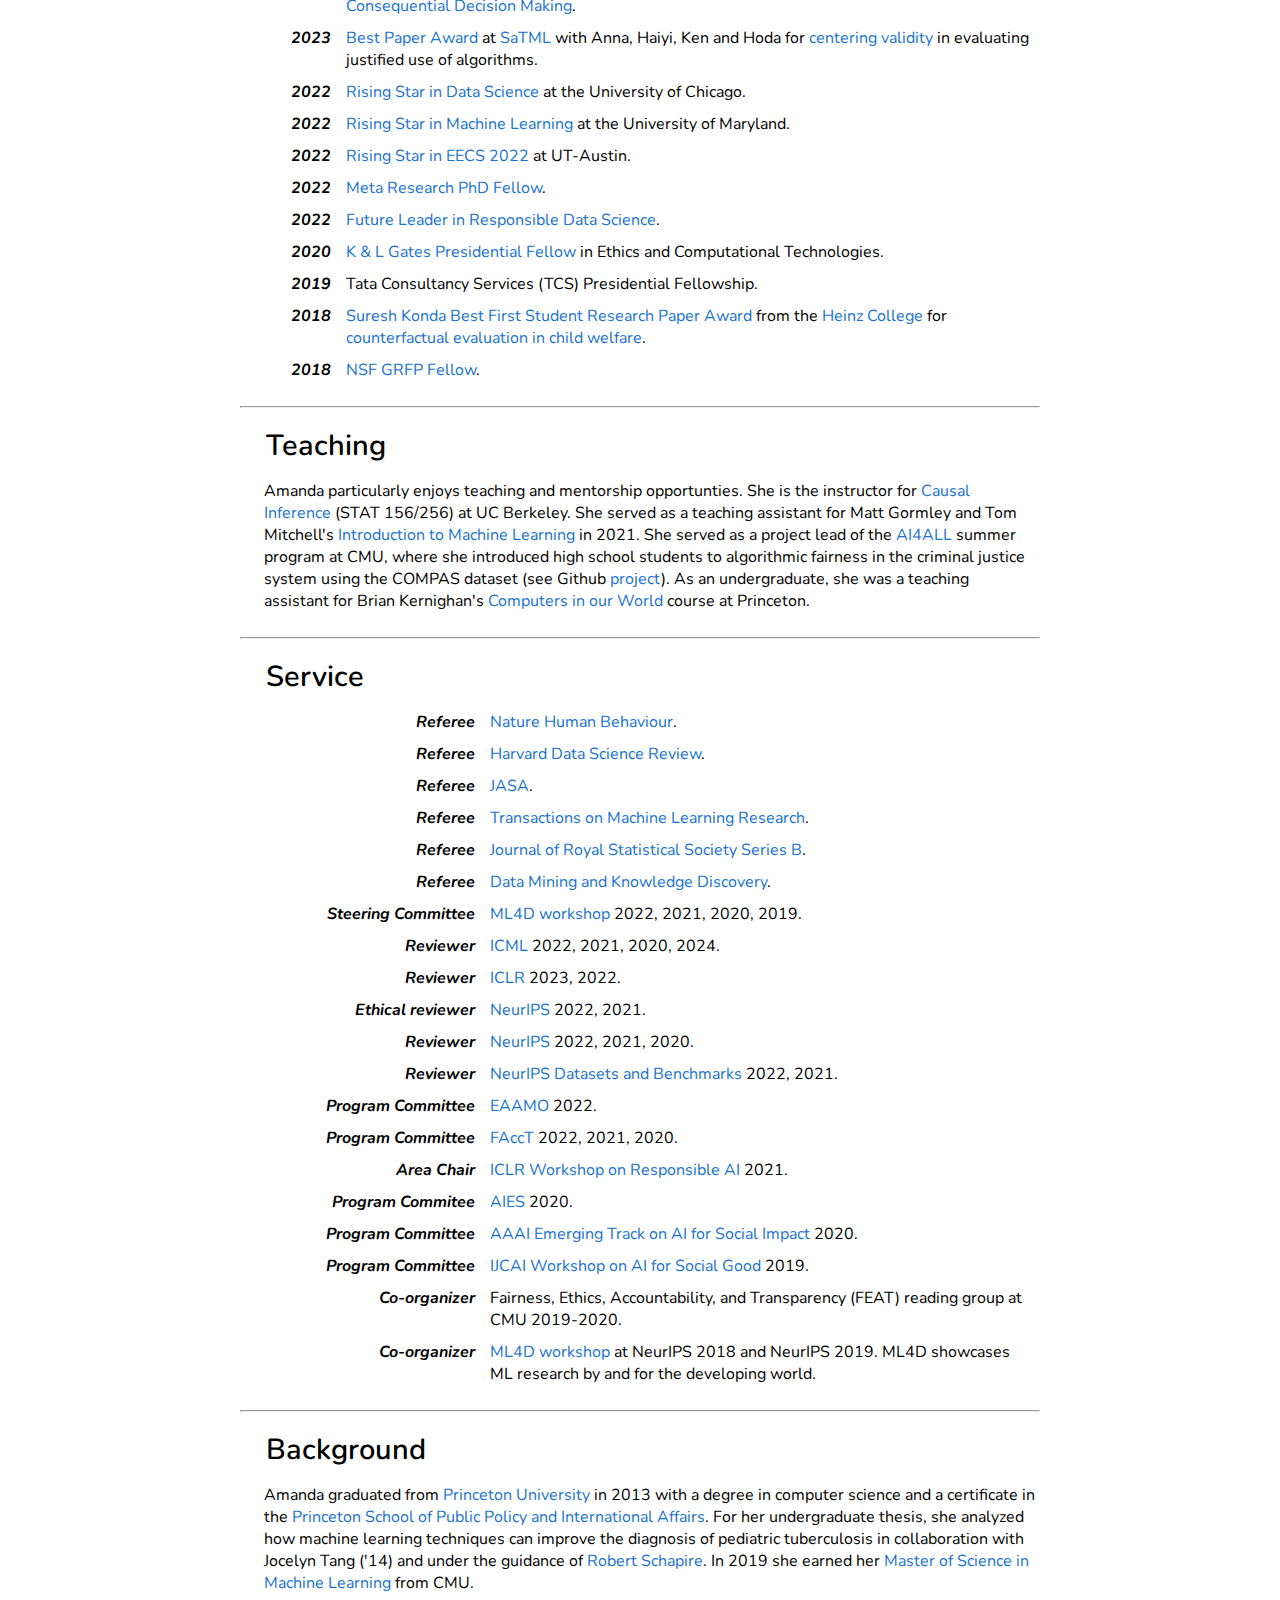
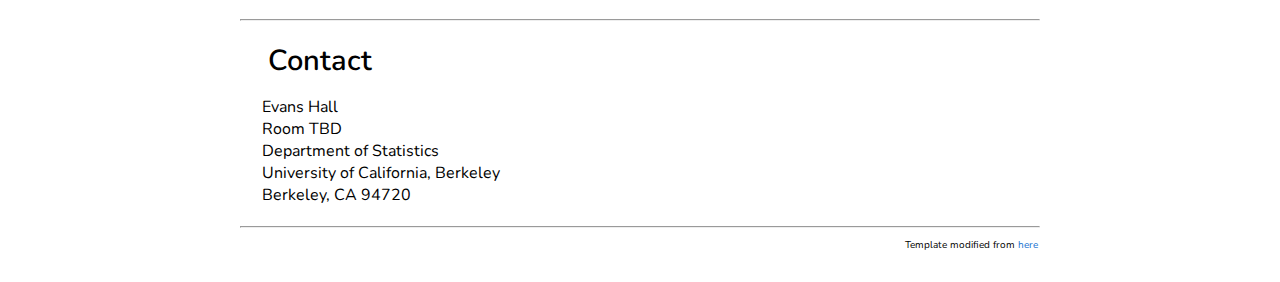
==== commit 65a7d689: "updates to service section and contact info" ====
--- a/index.html
+++ b/index.html
@@ -143,8 +143,8 @@
     </font>
     <script>
     emailScramble = new scrambledString(document.getElementById('email'),
-        'emailScramble', 'caoston@alumni.cmu.edu',
-        [2,1, 3,4,5,6,7,8,9,10,11,12,13,14,15,16,17,18,19,20,21,22]);
+        'emailScramble', 'caoston@berkelee.ydu',
+        [2,1, 3,4,5,6,7,8,9,10,11,12,13,14,15,18,17,16,19,20]);
     </script>
   </p>
 
@@ -416,28 +416,6 @@
 <table width="100%" align="center" border="0" cellspacing="0" cellpadding="10">
 
   <tr>
-    <td width="40%" valign="top" align="center"><a href="https://arxiv.org/abs/2404.00848" target="_blank"><img class="pub" src="website-photos/pred_perf_comp.png" alt="image not found" width="75%"></a></td>
-    <td width="60%" valign="top">
-      <p><a href="https://arxiv.org/abs/2404.00848" target="_blank">
-      <div class="heading">Predictive Performance Comparison of Decision
-        Policies Under Confounding.</div></a>
-      <div class="authors">A. Rambachan, <b>A. Coston</b>, E. H. Kennedy</div>
-      <i>ArXiv Preprint</i>, 2024
-      </p>
-
-      <div>
-      <a href="javascript:toggleblock('pred_perf_comp_abs')">Abstract</a> |
-      <a href="https://arxiv.org/abs/2404.00848" target="_blank">ArXiv</a>
-
-      <p align="justify"> <i id="pred_perf_comp_abs">Predictive models are often introduced to decision-making tasks under the rationale that they improve performance over an existing decision-making policy. However, it is challenging to compare predictive performance against an existing decision-making policy that is generally under-specified and dependent on unobservable factors. These sources of uncertainty are often addressed in practice by making strong assumptions about the data-generating mechanism. In this work, we propose a method to compare the predictive performance of decision policies under a variety of modern identification approaches from the causal inference and off-policy evaluation literatures (e.g., instrumental variable, marginal sensitivity model, proximal variable). Key to our method is the insight that there are regions of uncertainty that we can safely ignore in the policy comparison. We develop a practical approach for finite-sample estimation of regret intervals under no assumptions on the parametric form of the status quo policy. We verify our framework theoretically and via synthetic data experiments. We conclude with a real-world application using our framework to support a pre-deployment evaluation of a proposed modification to a healthcare enrollment policy.</i></p>
-      <script xml:space="preserve" language="JavaScript">
-        hideblock('pred_perf_comp_abs');
-      </script>
-      </div>
-    </td>
-  </tr>
-
-  <tr>
     <td width="40%" valign="top" align="center"><a href="https://www.youtube.com/watch?v=UuDdxtQEc7I&list=PLHtzc5hGcx9sjwuETR3izb27TJSauQ4EO&autoplay=0" target="_blank"><img class="pub" src="website-photos/madison-police.png" alt="image not found" width="80%"></a></td>
     <td width="60%" valign="top">
       <p><a href="https://www.youtube.com/watch?v=UuDdxtQEc7I&list=PLHtzc5hGcx9sjwuETR3izb27TJSauQ4EO7&autoplay=0" target="_blank">
@@ -515,6 +493,29 @@
   <tr><td><sectionheading>&nbsp;&nbsp;Selected Publications</sectionheading></td></tr>
 </table>
 <table width="100%" align="center" border="0" cellspacing="0" cellpadding="10">
+
+  <tr>
+    <td width="40%" valign="top" align="center"><a href="https://arxiv.org/abs/2404.00848" target="_blank"><img class="pub" src="website-photos/pred_perf_comp.png" alt="image not found" width="75%"></a></td>
+    <td width="60%" valign="top">
+      <p><a href="https://arxiv.org/abs/2404.00848" target="_blank">
+      <div class="heading">Predictive Performance Comparison of Decision
+        Policies Under Confounding.</div></a>
+      <div class="authors">L. Guerdan, <b>A. Coston</b>, Z. S. Wu, K Holstein</div>
+      <i>International Conference on Machine Learning (ICML)</i>, 2024
+      </p>
+
+      <div>
+      <a href="javascript:toggleblock('pred_perf_comp_abs')">Abstract</a> |
+      <a href="https://proceedings.mlr.press/v235/guerdan24a.html" target="_blank">Paper</a> |
+      <a href="https://arxiv.org/abs/2404.00848" target="_blank">ArXiv</a>
+      <p align="justify"> <i id="pred_perf_comp_abs">Predictive models are often introduced to decision-making tasks under the rationale that they improve performance over an existing decision-making policy. However, it is challenging to compare predictive performance against an existing decision-making policy that is generally under-specified and dependent on unobservable factors. These sources of uncertainty are often addressed in practice by making strong assumptions about the data-generating mechanism. In this work, we propose a method to compare the predictive performance of decision policies under a variety of modern identification approaches from the causal inference and off-policy evaluation literatures (e.g., instrumental variable, marginal sensitivity model, proximal variable). Key to our method is the insight that there are regions of uncertainty that we can safely ignore in the policy comparison. We develop a practical approach for finite-sample estimation of regret intervals under no assumptions on the parametric form of the status quo policy. We verify our framework theoretically and via synthetic data experiments. We conclude with a real-world application using our framework to support a pre-deployment evaluation of a proposed modification to a healthcare enrollment policy.</i></p>
+      <script xml:space="preserve" language="JavaScript">
+        hideblock('pred_perf_comp_abs');
+      </script>
+      </div>
+    </td>
+  </tr>
+
   <tr>
     <td width="40%" valign="top" align="center"><a href="https://arxiv.org/abs/2302.11121" target="_blank"><img class="pub" src="website-photos/measurement.png" alt="image not found" width="80%"></a></td>
     <td width="60%" valign="top">
@@ -896,7 +897,7 @@
 <table width="100%" align="center" border="0" cellspacing="0" cellpadding="5">
   <tr width="90%" valign="center" align="left">
     <td style="padding-left: 3%;">
-      Amanda particularly enjoys teaching and mentorship opportunties. She served as a teaching assistant for Matt Gormley and Tom Mitchell's <a href="http://mlcourse.org">Introduction to Machine Learning</a> in 2021. She served as a project lead of the <a href="http://ai-4-all.org/">AI4ALL</a> summer program at CMU, where she introduced high school students to algorithmic fairness in the criminal justice system using the COMPAS dataset (see Github <a href= "https://github.com/mandycoston/compas-analysis">project</a>). She also participates in the AI undergradate mentoring program and at CMU. As an undergraduate, she was a teaching assistant for Brian Kernighan's <a href="https://www.cs.princeton.edu/courses/archive/fall14/cos109/01intro.pdf">Computers in our World</a> course at Princeton.
+      Amanda particularly enjoys teaching and mentorship opportunties. She is the instructor for <a href="https://stat156.berkeley.edu/fall-2024/">Causal Inference</a> (STAT 156/256) at UC Berkeley. She served as a teaching assistant for Matt Gormley and Tom Mitchell's <a href="http://mlcourse.org">Introduction to Machine Learning</a> in 2021. She served as a project lead of the <a href="http://ai-4-all.org/">AI4ALL</a> summer program at CMU, where she introduced high school students to algorithmic fairness in the criminal justice system using the COMPAS dataset (see Github <a href= "https://github.com/mandycoston/compas-analysis">project</a>). As an undergraduate, she was a teaching assistant for Brian Kernighan's <a href="https://www.cs.princeton.edu/courses/archive/fall14/cos109/01intro.pdf">Computers in our World</a> course at Princeton.
     </td>
   </tr>
 </table>
@@ -907,17 +908,23 @@
 </table>
 
 <table width="100%" align="center" border="0" cellspacing="0" cellpadding="5"> 
-  <tr>
-    <td width="30%" valign="top" align="right"><b><i>Steering Committee</b></td>
-    <td width="70%" valign="top" align="left" style="padding-left: 10px;"><a href="https://ml4d.notion.site/Machine-Learning-for-the-Developing-World-ML4D-2021-548251eab3df4517819c4742c2e5c853">ML4D workshop</a> 2022, 2021, 2020, 2019.</td>
     <tr>
       <td width=30%" valign="top" align="right"><b><i>Referee</b></td>
       <td width="70%" valign="top" align="left" style="padding-left: 10px;"><a href="https://www.nature.com/nathumbehav/">Nature Human Behaviour</a>.</td>
     </tr>
 
+    <tr>
+      <td width=30%" valign="top" align="right"><b><i>Referee</b></td>
+      <td width="70%" valign="top" align="left" style="padding-left: 10px;"><a href="https://hdsr.mitpress.mit.edu/">Harvard Data Science Review</a>.</td>
+    </tr>
+
   <tr>
     <td width=30%" valign="top" align="right"><b><i>Referee</b></td>
     <td width="70%" valign="top" align="left" style="padding-left: 10px;"><a href="https://www.tandfonline.com/journals/uasa20">JASA</a>.</td>
+  </tr>
+  <tr>
+    <td width=30%" valign="top" align="right"><b><i>Referee</b></td>
+    <td width="70%" valign="top" align="left" style="padding-left: 10px;"><a href="https://jmlr.org/tmlr/">Transactions on Machine Learning Research</a>.</td>
   </tr>
 <tr>
  <td width="30%" valign="top" align="right"><b><i>Referee</b></td>
@@ -927,6 +934,14 @@
   <td width="30%" valign="top" align="right"><b><i>Referee</b></td>
   <td width="70%" valign="top" align="left" style="padding-left: 10px;"><a href="https://www.springer.com/journal/10618">Data Mining and Knowledge Discovery</a>.</td>
 </tr>
+<tr>
+  <td width="30%" valign="top" align="right"><b><i>Steering Committee</b></td>
+  <td width="70%" valign="top" align="left" style="padding-left: 10px;"><a href="https://ml4d.notion.site/Machine-Learning-for-the-Developing-World-ML4D-2021-548251eab3df4517819c4742c2e5c853">ML4D workshop</a> 2022, 2021, 2020, 2019.</td>
+  </tr>
+  <tr>
+    <td width="30%" valign="top" align="right"><b><i>Reviewer</b></td>
+    <td width="70%" valign="top" align="left" style="padding-left: 10px;"><a href="https://icml.cc/Conferences/">ICML</a> 2022, 2021, 2020, 2024.</td>
+  </tr>
   <tr>
     <td width="30%" valign="top" align="right"><b><i>Reviewer</b></td>
     <td width="70%" valign="top" align="left" style="padding-left: 10px;"><a href="https://iclr.cc/Conferences/2022/">ICLR</a> 2023, 2022.</td>
@@ -952,10 +967,7 @@
     <td width="70%" valign="top" align="left" style="padding-left: 10px;"><a href="https://facctconference.org/">FAccT</a> 2022, 2021, 2020.</td>
   </tr>
   
-  <tr>
-    <td width="30%" valign="top" align="right"><b><i>Reviewer</b></td>
-    <td width="70%" valign="top" align="left" style="padding-left: 10px;"><a href="https://icml.cc/Conferences/">ICML</a> 2022, 2021, 2020.</td>
-  </tr>
+  
   <!-- <tr>
     <td width="12%" valign="top" align="right"><b><i>2021</b></td>
     <td width="88%" valign="top" align="left" style="padding-left: 10px;">Programme committee member for <a href="https://facctconference.org/2021/">FAccT 2021</a>.</td>
@@ -1005,11 +1017,11 @@
   <tr><td>
     <sectionheading>&nbsp;&nbsp;Contact</sectionheading>
     <p style="margin-left: 10px;">
-      Hamburg Hall<br>
-      Room 211<br>
-      Heinz School of Information Systems and Public Policy<br>
-      Carnegie Mellon University<br>
-      Pittsburgh, PA 15213
+      Evans Hall<br>
+      Room TBD<br>
+      Department of Statistics<br>
+      University of California, Berkeley<br>
+      Berkeley, CA 94720
     </p>
   </td></tr>
 </table><hr>
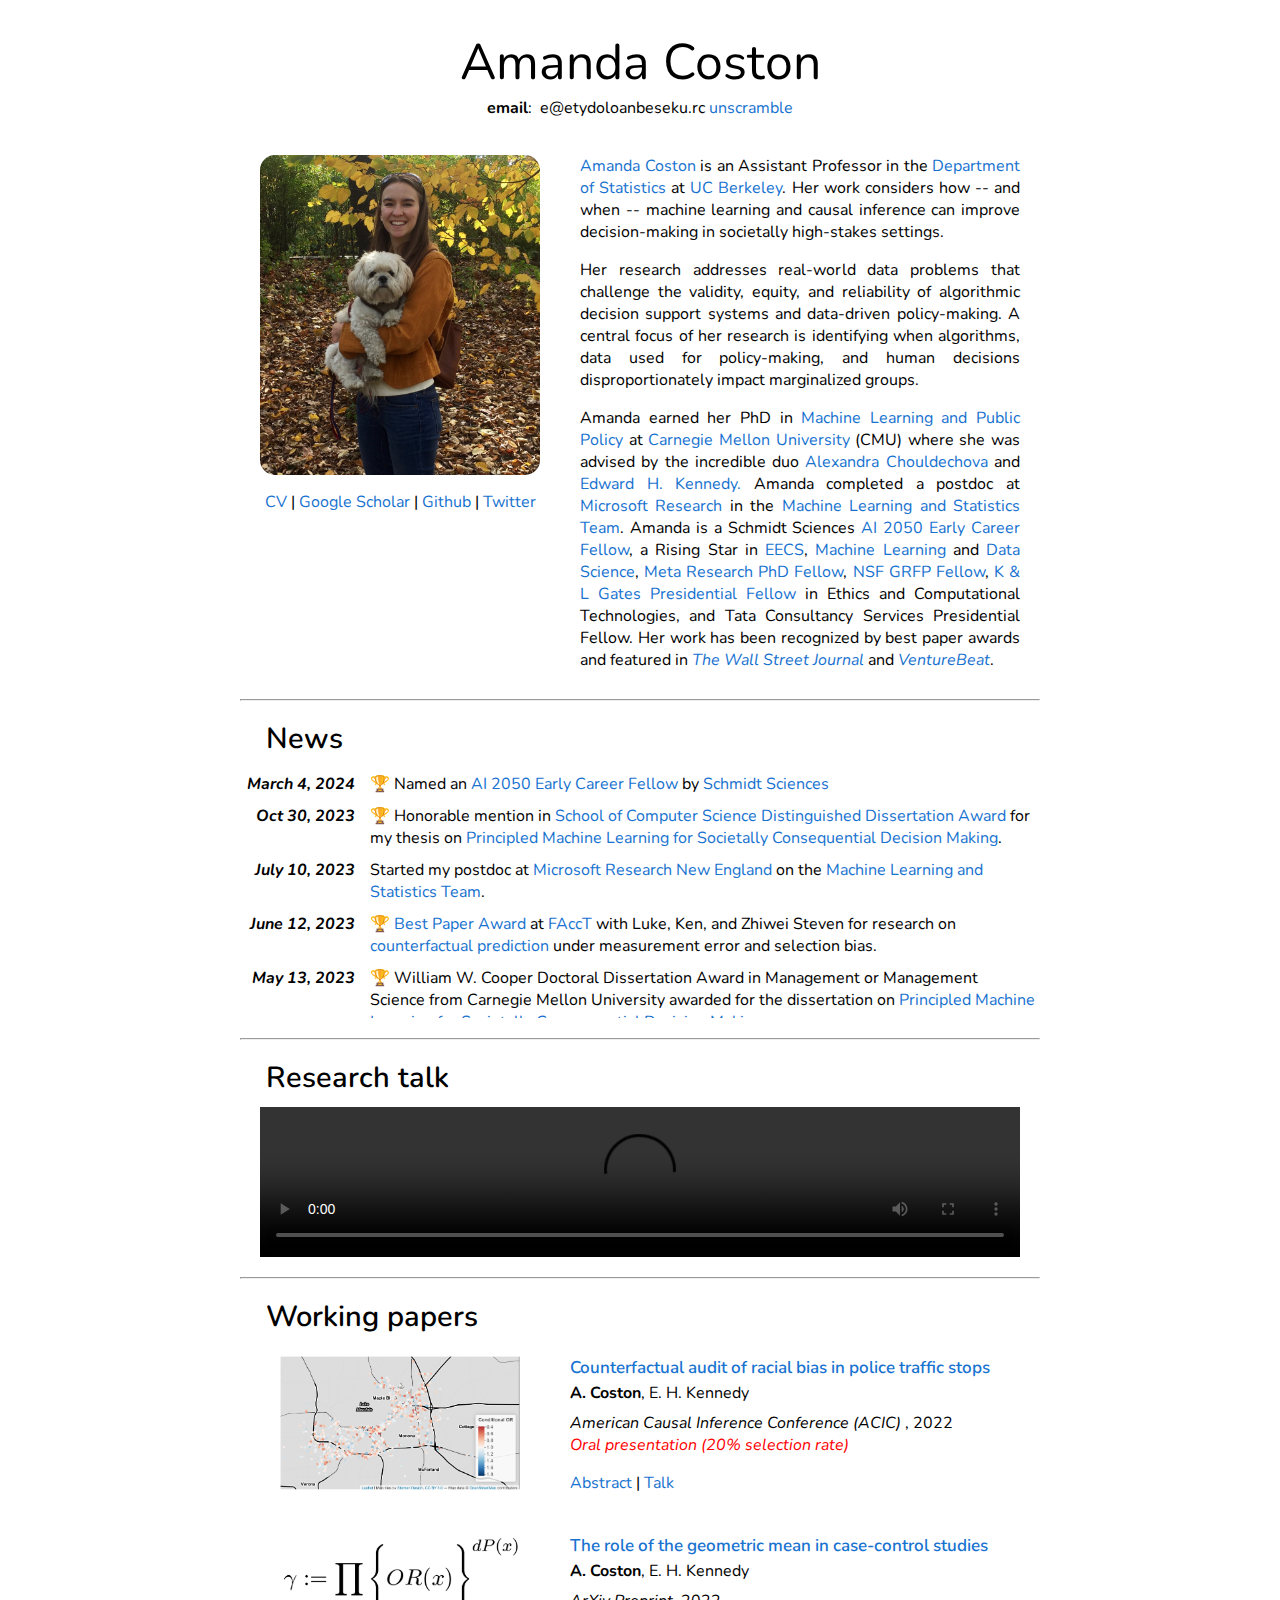
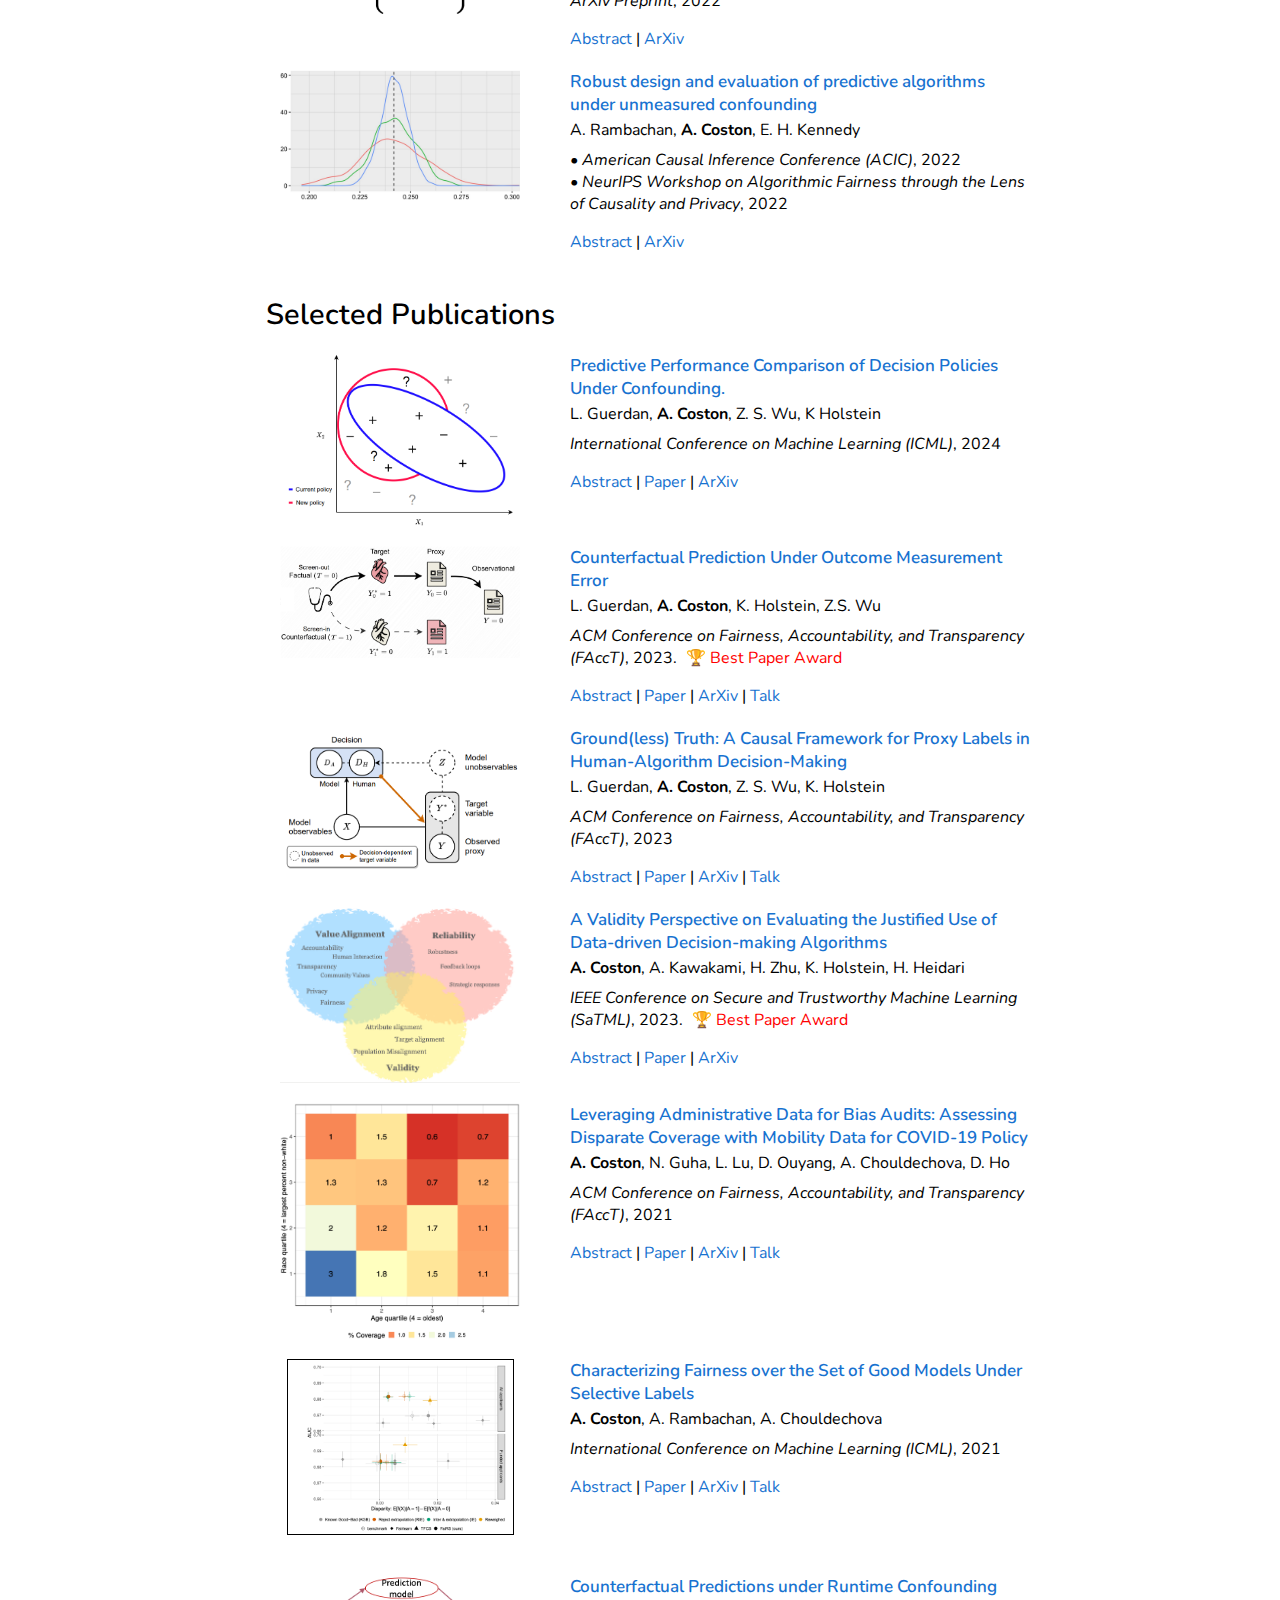
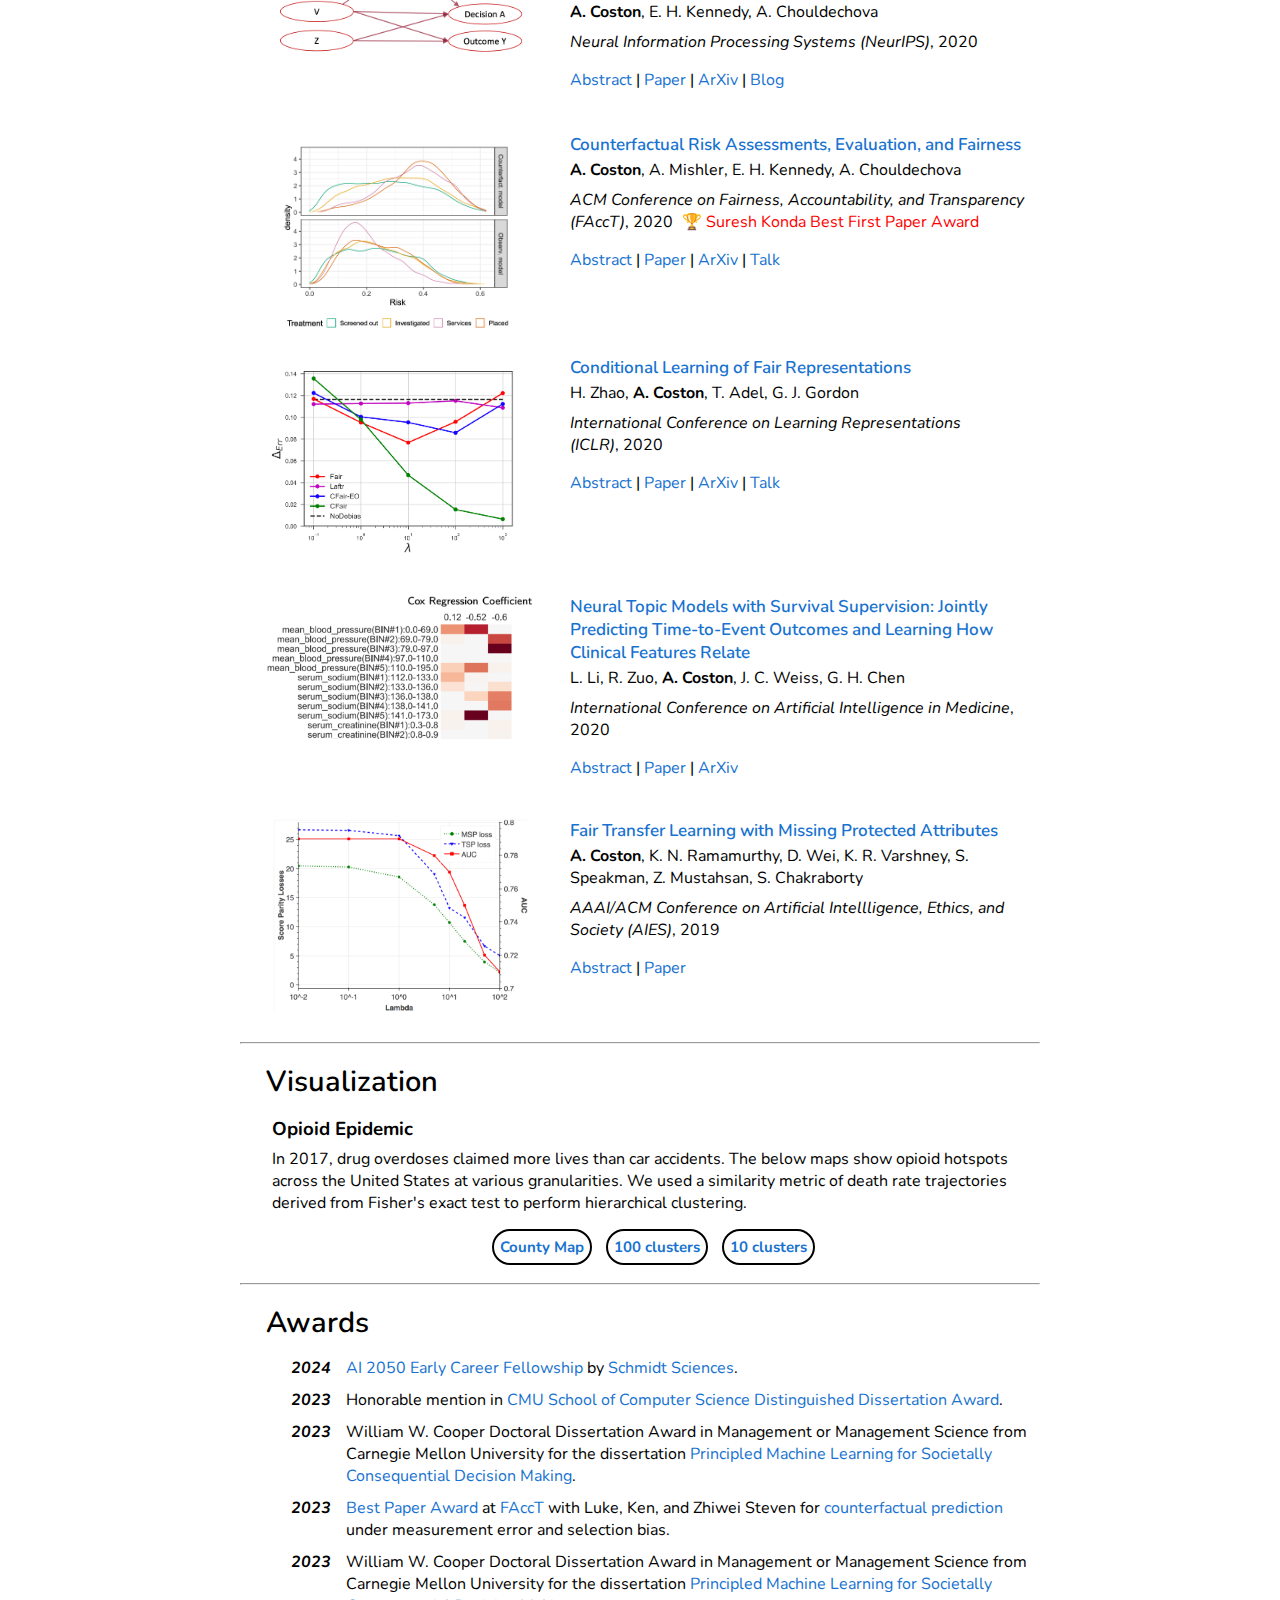
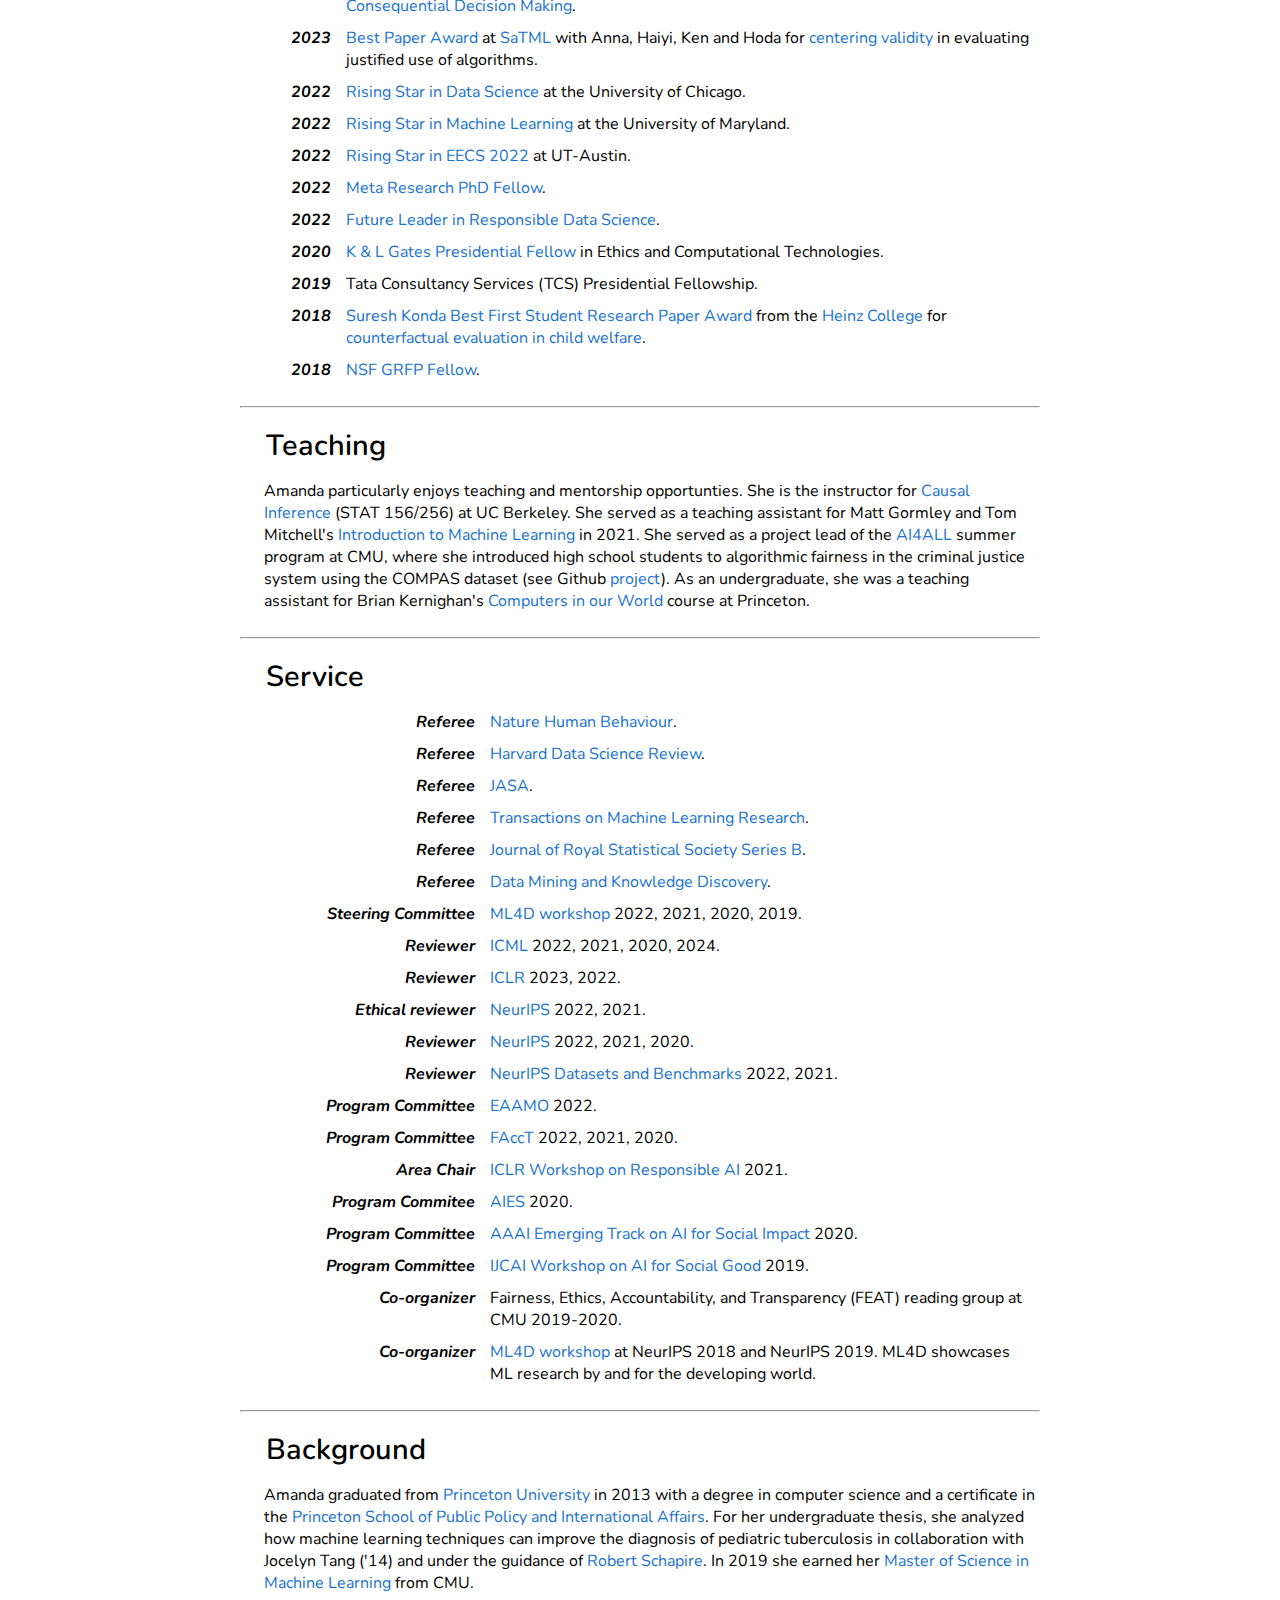
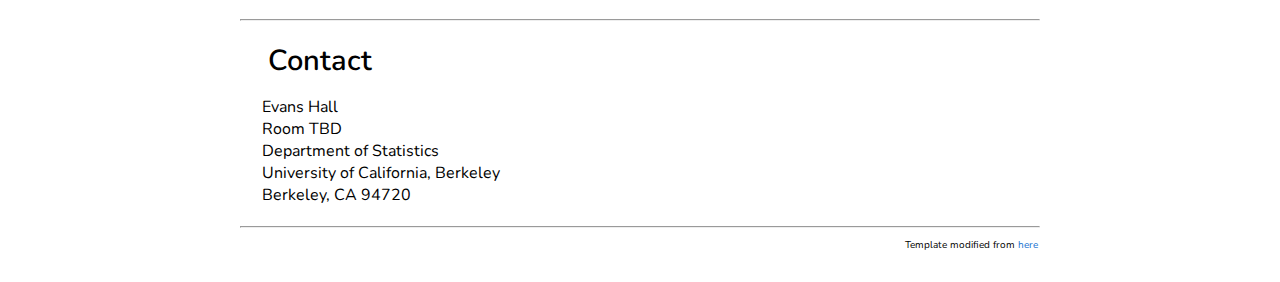
==== commit 0856f135: "updating link for my name to ucb" ====
--- a/index.html
+++ b/index.html
@@ -160,7 +160,7 @@
     </td>
     <td width="60%" valign="top" align="justify">
       <p>
-        <a href= "https://www.microsoft.com/en-us/research/people/amandacoston/">Amanda Coston</a> is an Assistant Professor in the <a href="https://statistics.berkeley.edu/">Department of Statistics</a> at <a href="https://www.berkeley.edu/">UC Berkeley</a>. Her work considers how -- and when -- machine learning and causal inference can improve decision-making in societally high-stakes settings. 
+        <a href= "https://statistics.berkeley.edu/people/amanda-coston">Amanda Coston</a> is an Assistant Professor in the <a href="https://statistics.berkeley.edu/">Department of Statistics</a> at <a href="https://www.berkeley.edu/">UC Berkeley</a>. Her work considers how -- and when -- machine learning and causal inference can improve decision-making in societally high-stakes settings. 
       </p>
       <p>
         Her research addresses real-world data problems that challenge the validity, equity, and reliability of algorithmic decision support systems and data-driven policy-making. A central focus of her research is identifying when algorithms, data used for policy-making, and human decisions disproportionately impact marginalized groups. 
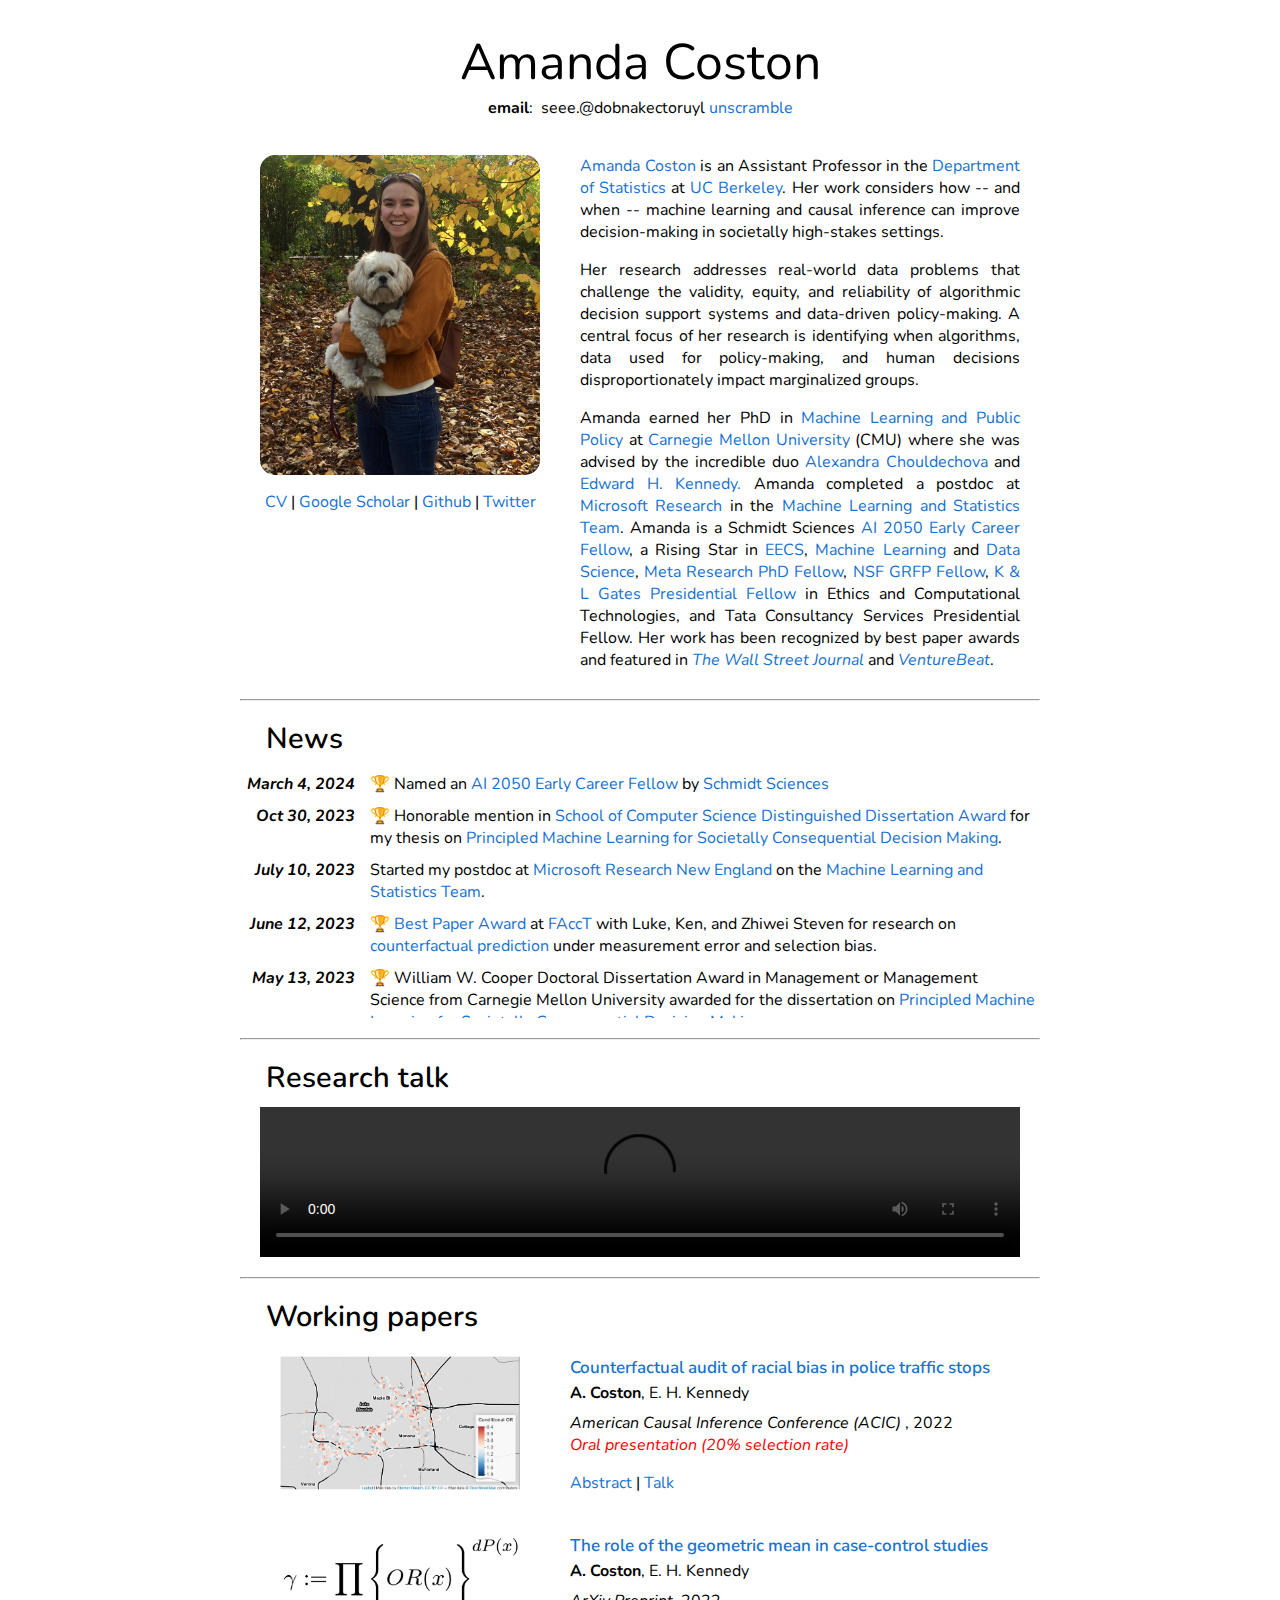
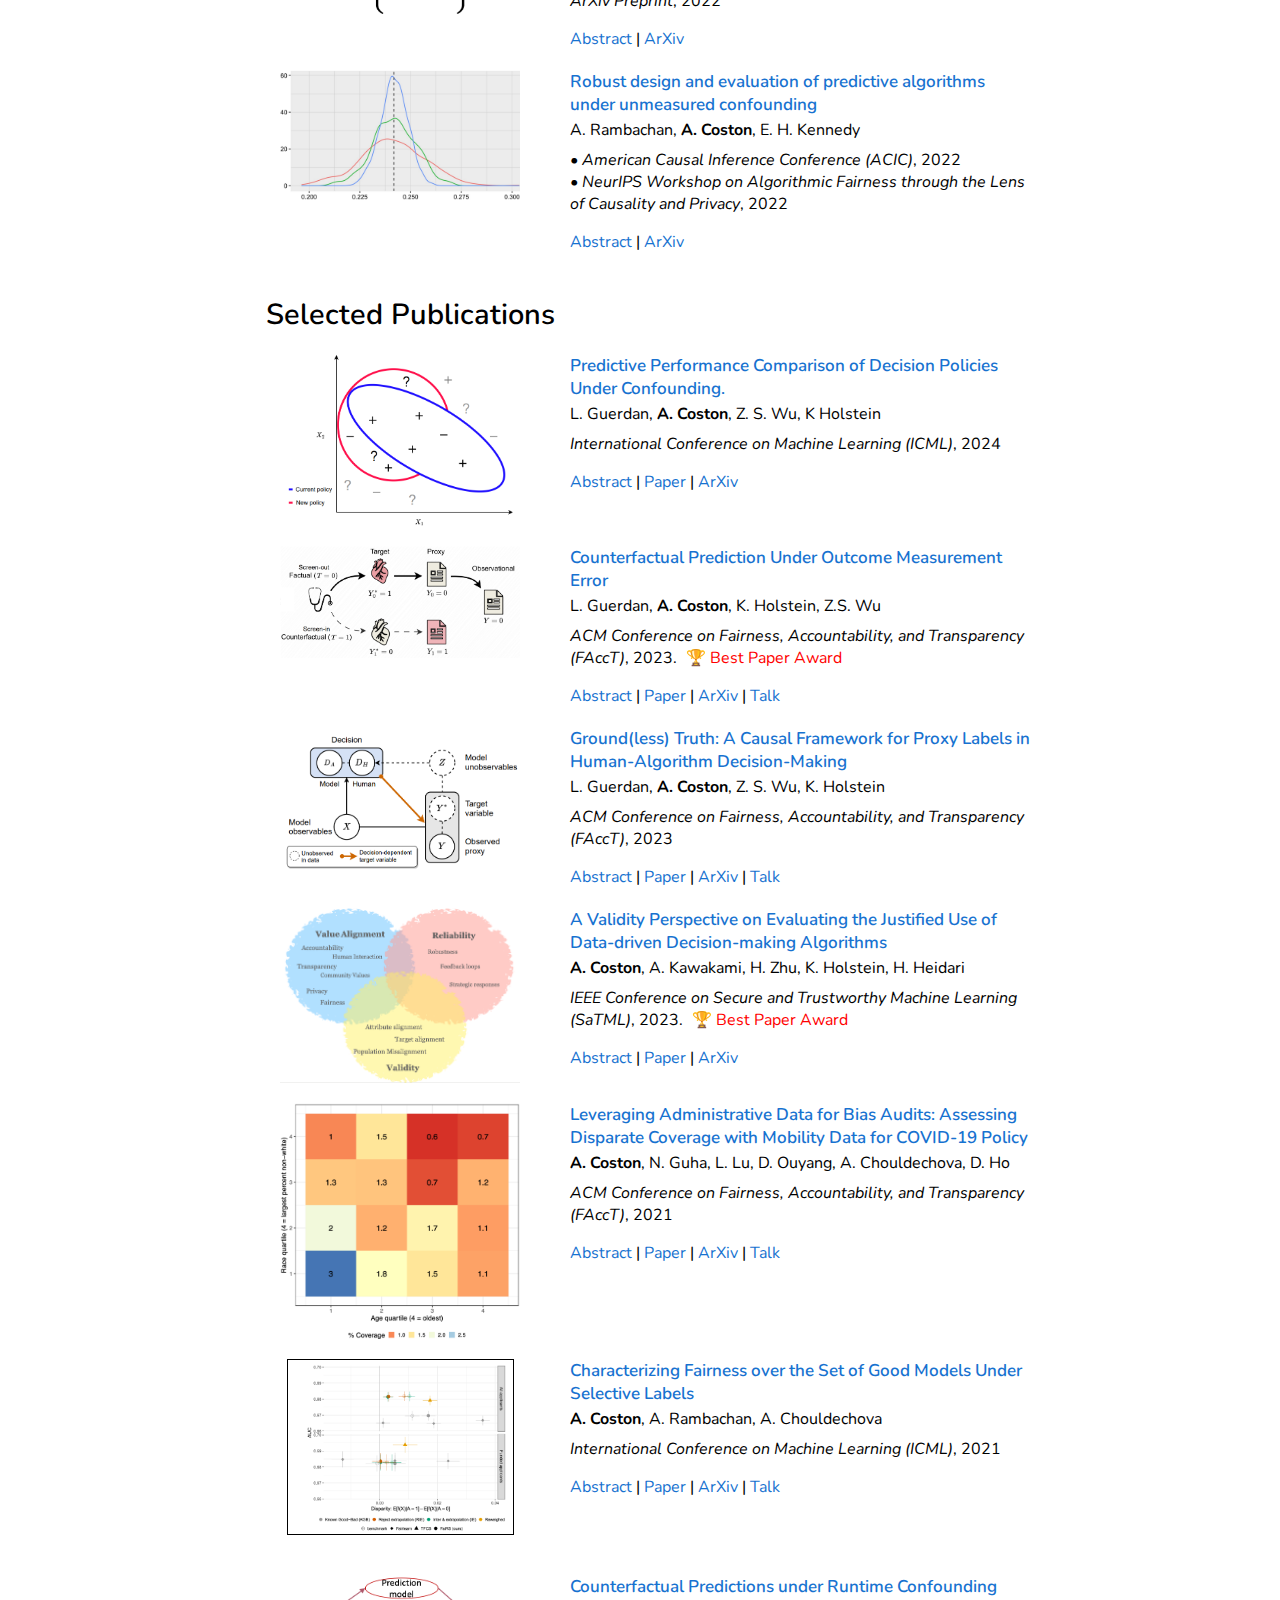
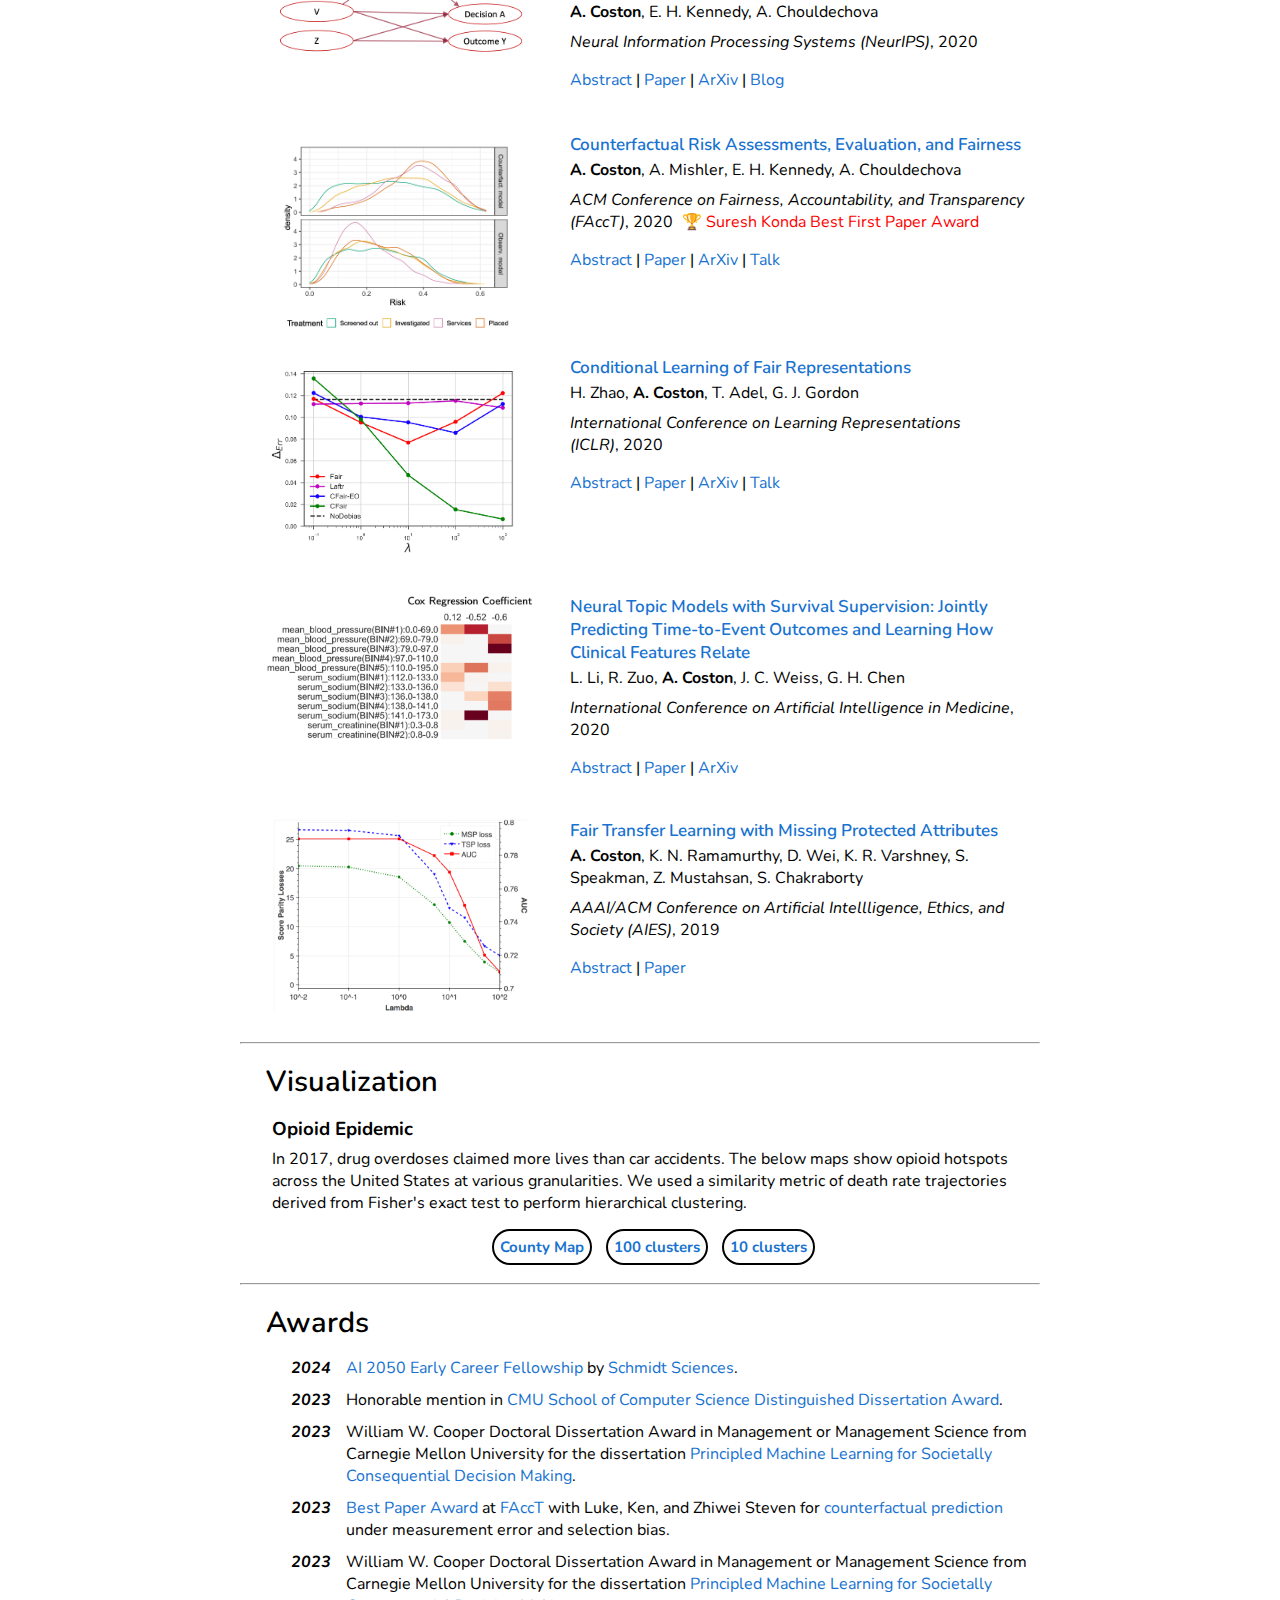
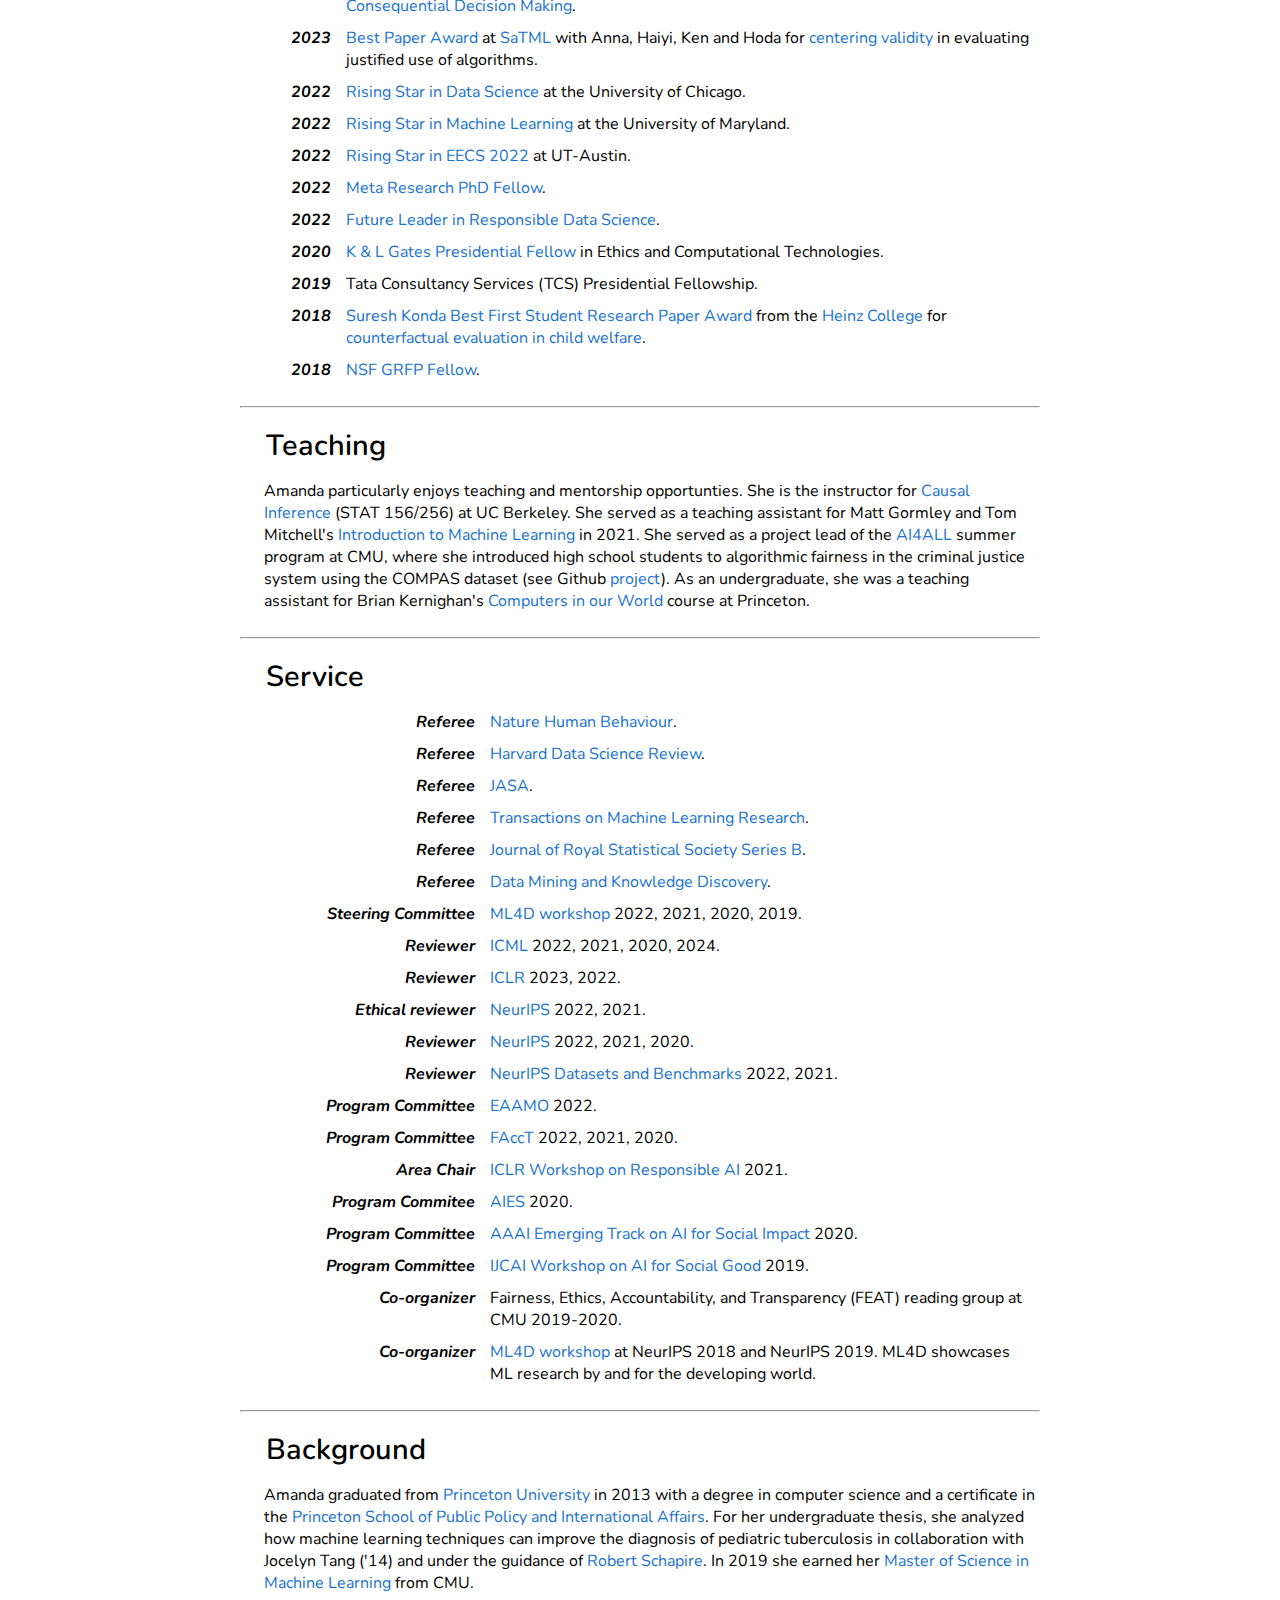
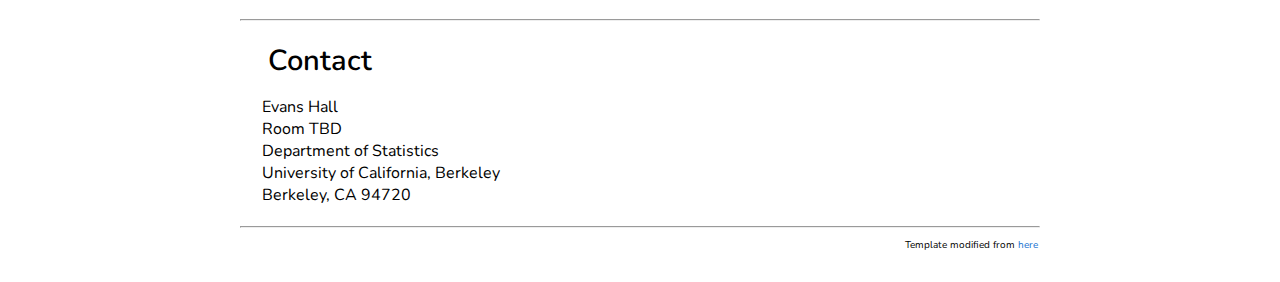
==== commit 652040c2: "Switch to Berkely stats favicon" ====
--- a/index.html
+++ b/index.html
@@ -110,7 +110,7 @@
   }
 
   </style>
-  <link rel="shortcut icon" href="https://www.cs.cmu.edu/sites/default/files/favicon_0.ico" type="image/vnd.microsoft.icon">
+  <link rel="shortcut icon" href="https://statistics.berkeley.edu/sites/all/themes/stats/favicon.ico" type="image/vnd.microsoft.icon">
   <script type="text/javascript" src="js/hidebib.js"></script>
   <title>Amanda Coston</title>
   <meta name="Amanda Coston's Homepage" http-equiv="Content-Type" content="Amanda Coston's Homepage">
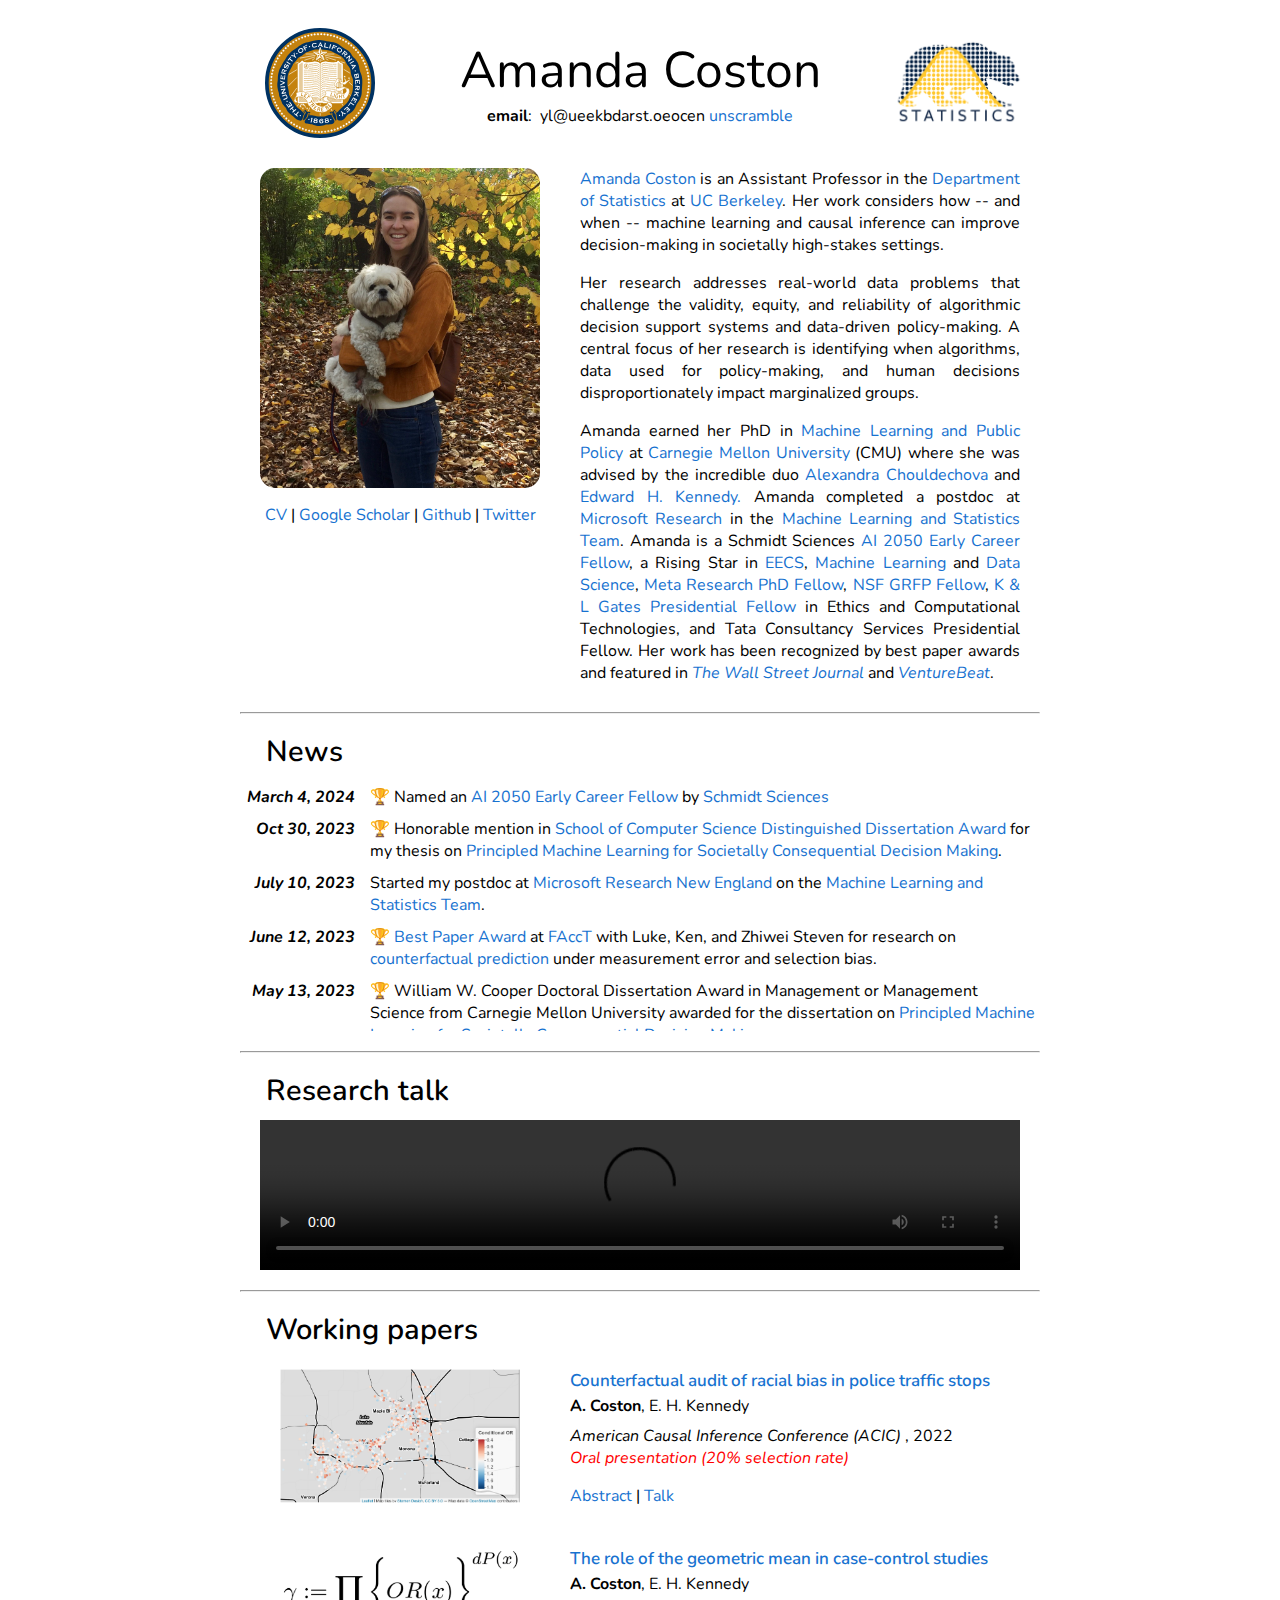
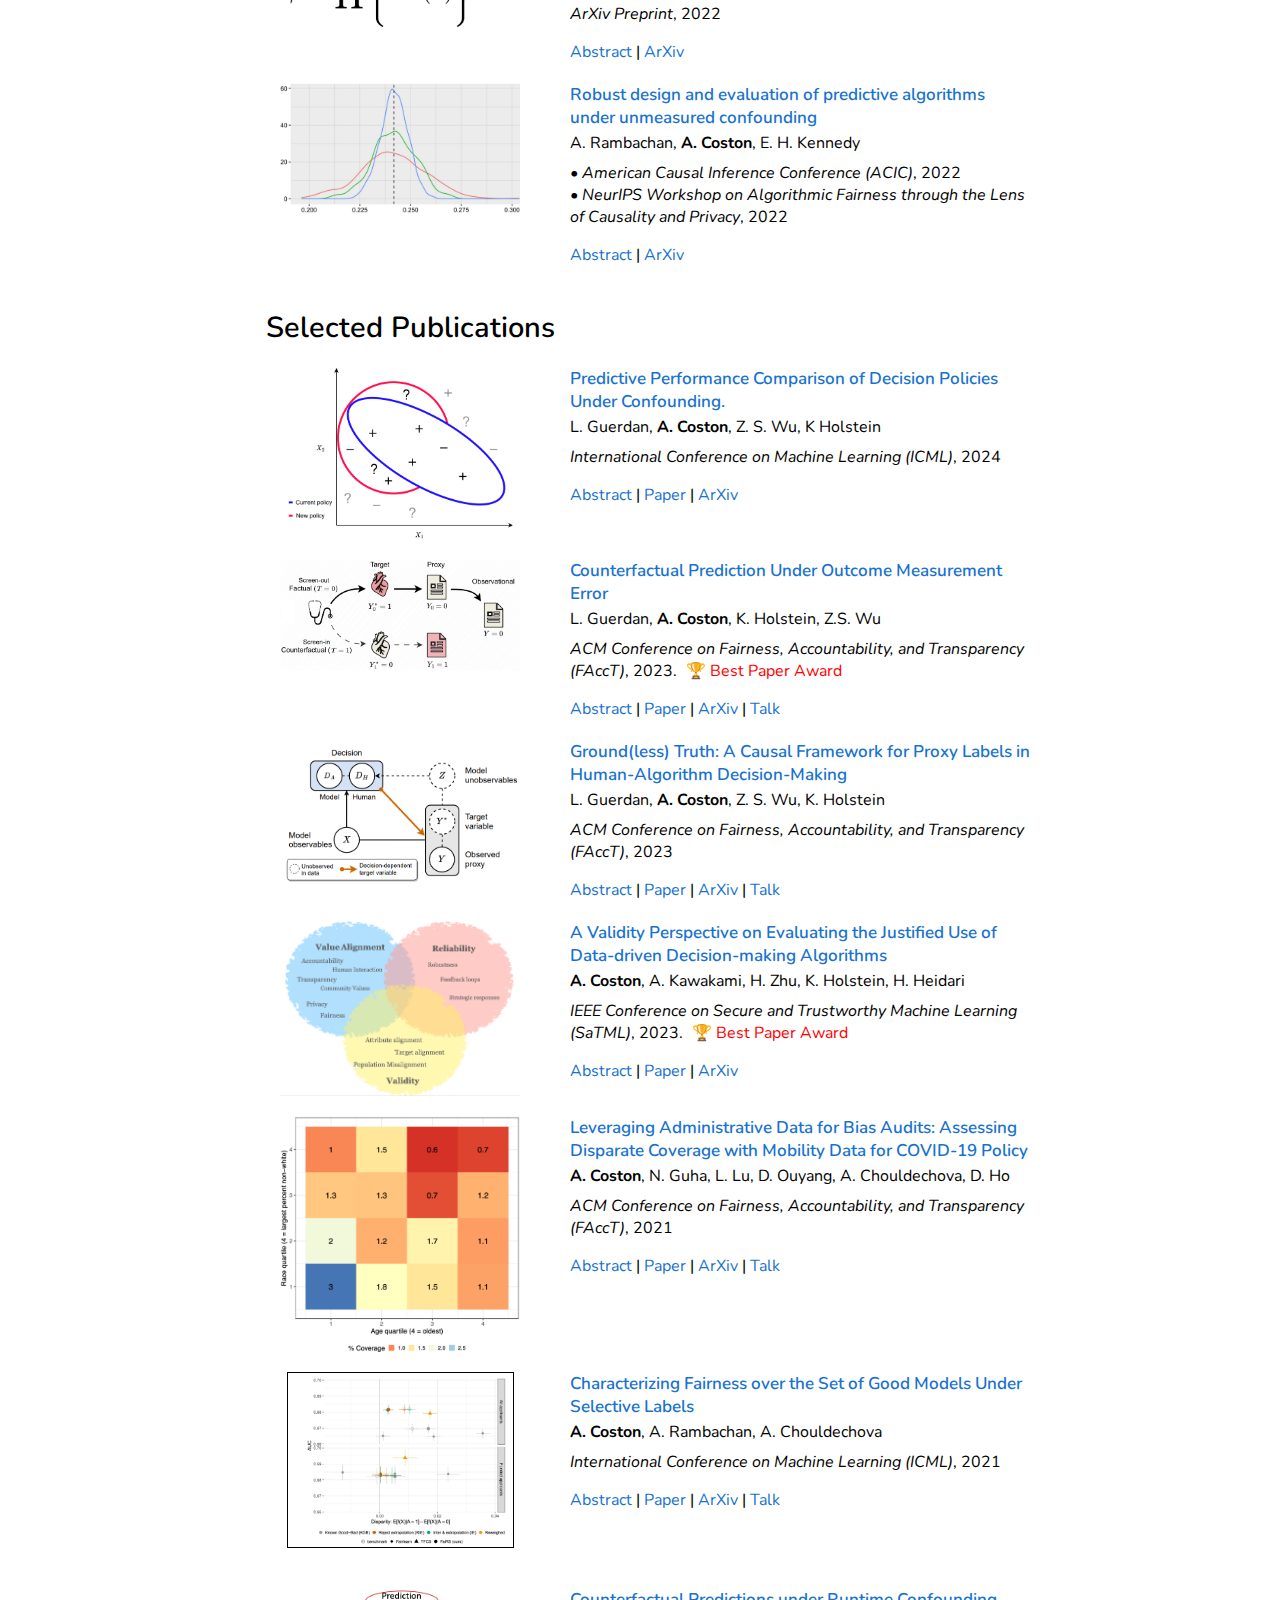
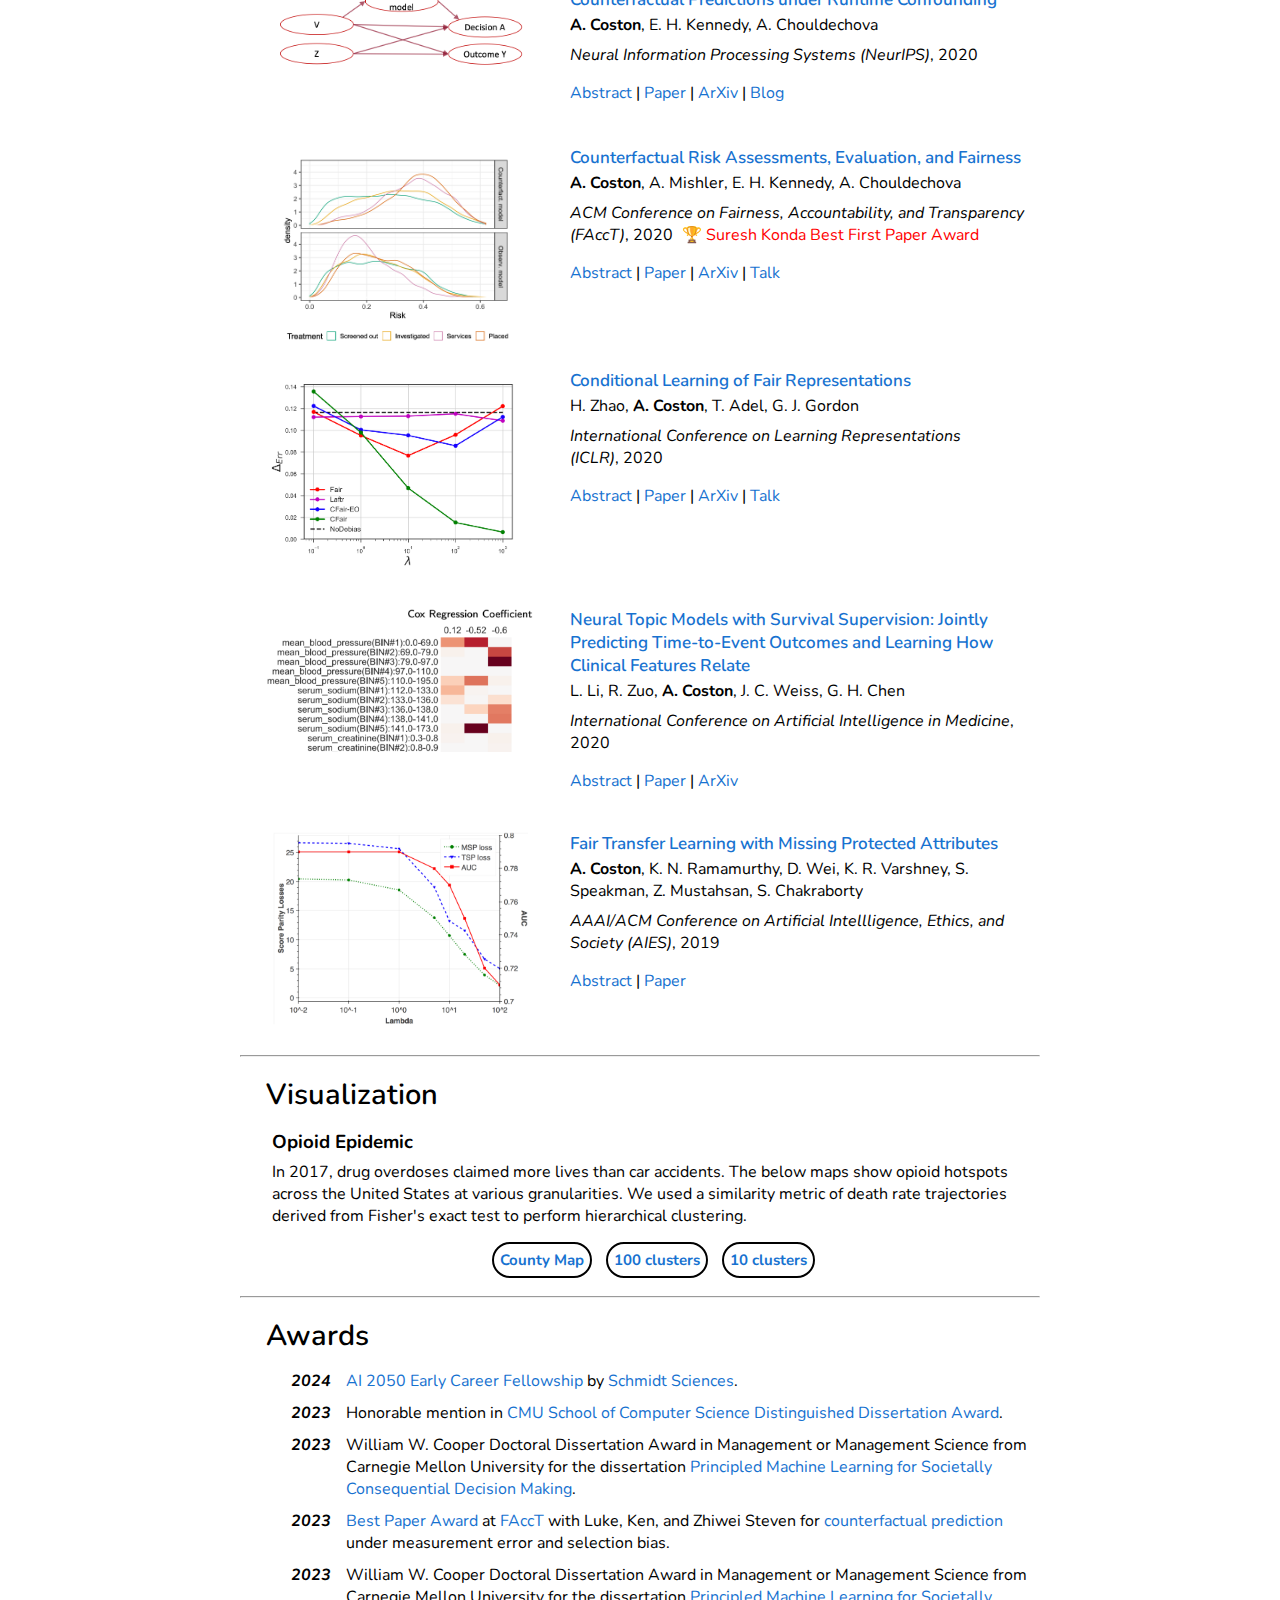
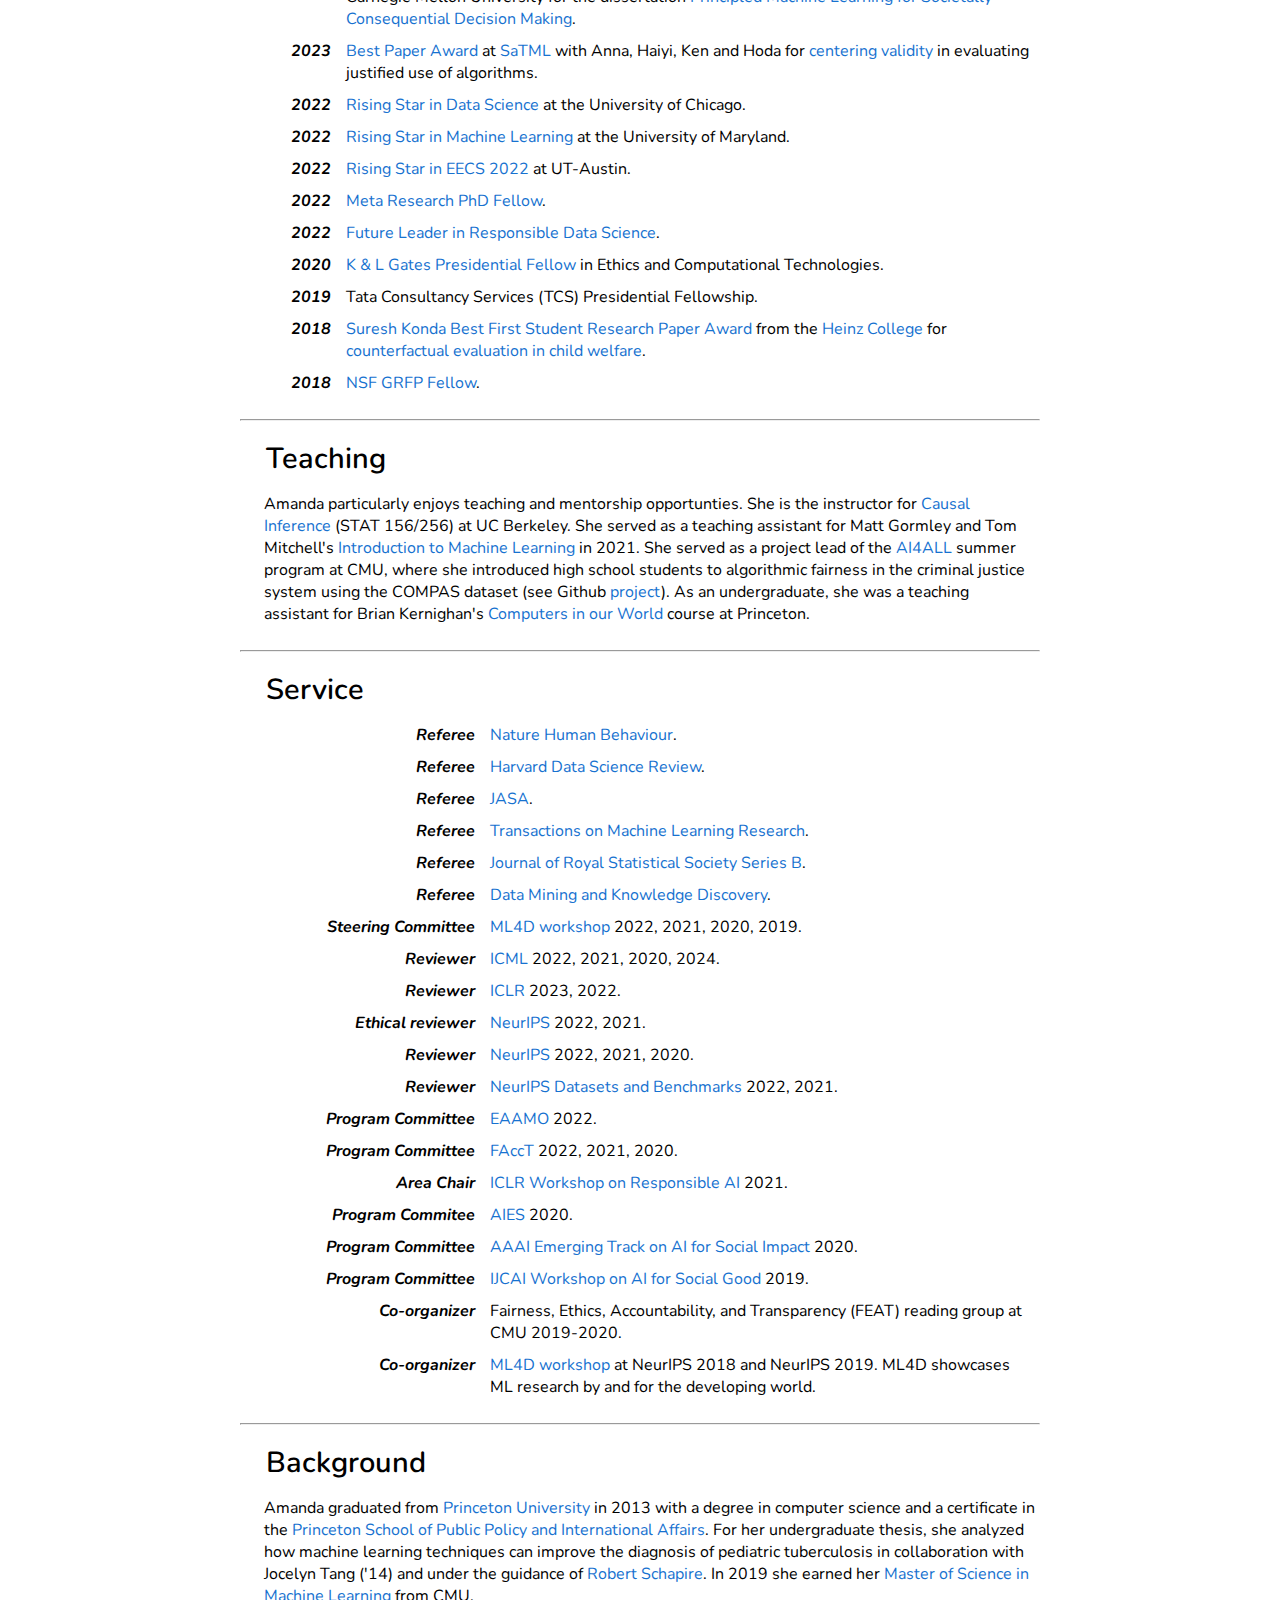
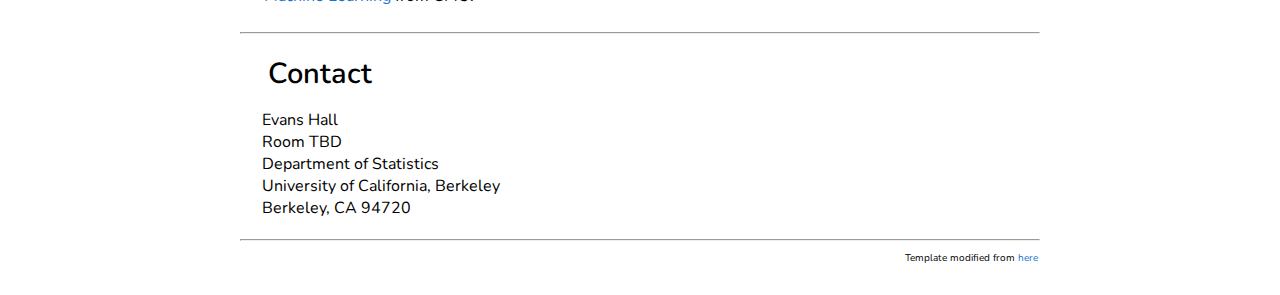
==== commit fec95046: "Add logos" ====
--- a/index.html
+++ b/index.html
@@ -134,7 +134,12 @@
   <tr><td>
 
 <table width="100%" align="center" border="0" cellspacing="0" cellpadding="20">
-  <p align="center">
+  <!-- <p align="left">asdf</p> -->
+  <div style="width: 100%; display: inline-table; margin-bottom: 10px;">
+  <div style="width: 20%; display: inline-table; text-align: center; vertical-align: middle;">
+    <img src="ucb/seal.svg" height="110px">
+  </div>
+  <div style="width: 60%; display: inline-table; text-align: center;">
     <!-- <font size="7">Amanda Coston</font><br> -->
     <pageheading>Amanda Coston</pageheading><br>
     <b>email</b>:&nbsp
@@ -146,8 +151,12 @@
         'emailScramble', 'caoston@berkelee.ydu',
         [2,1, 3,4,5,6,7,8,9,10,11,12,13,14,15,18,17,16,19,20]);
     </script>
-  </p>
-
+  </div>
+  <div style="width: 20%; display: inline-table; text-align: center; vertical-align: middle;">
+    <img src="ucb/stats-logo.png" height="97px">
+  </div>
+  </div>
+  
   <tr>
     <td width="40%" valign="top"><a href="media/mandy.jpeg"><img src="media/mandy.jpeg" width="100%" style="border-radius:15px"></a>
     <p align=center>
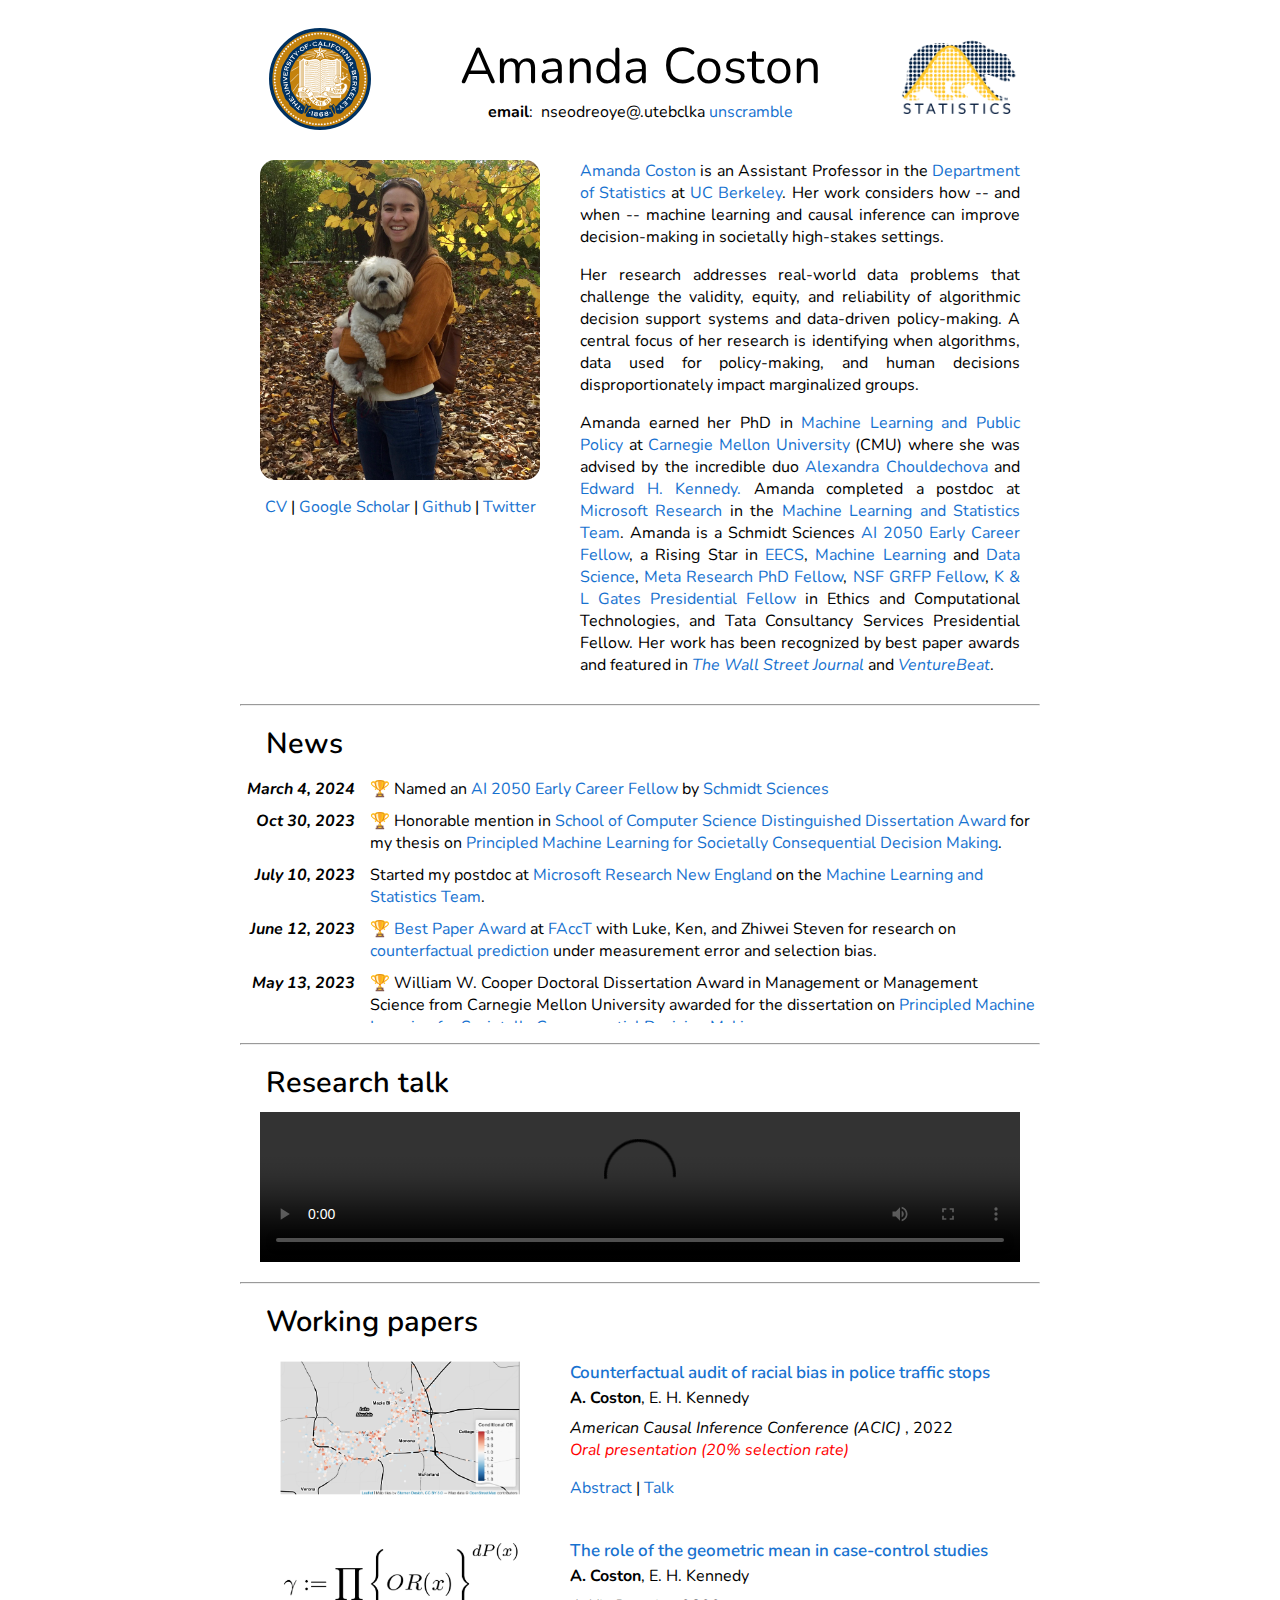
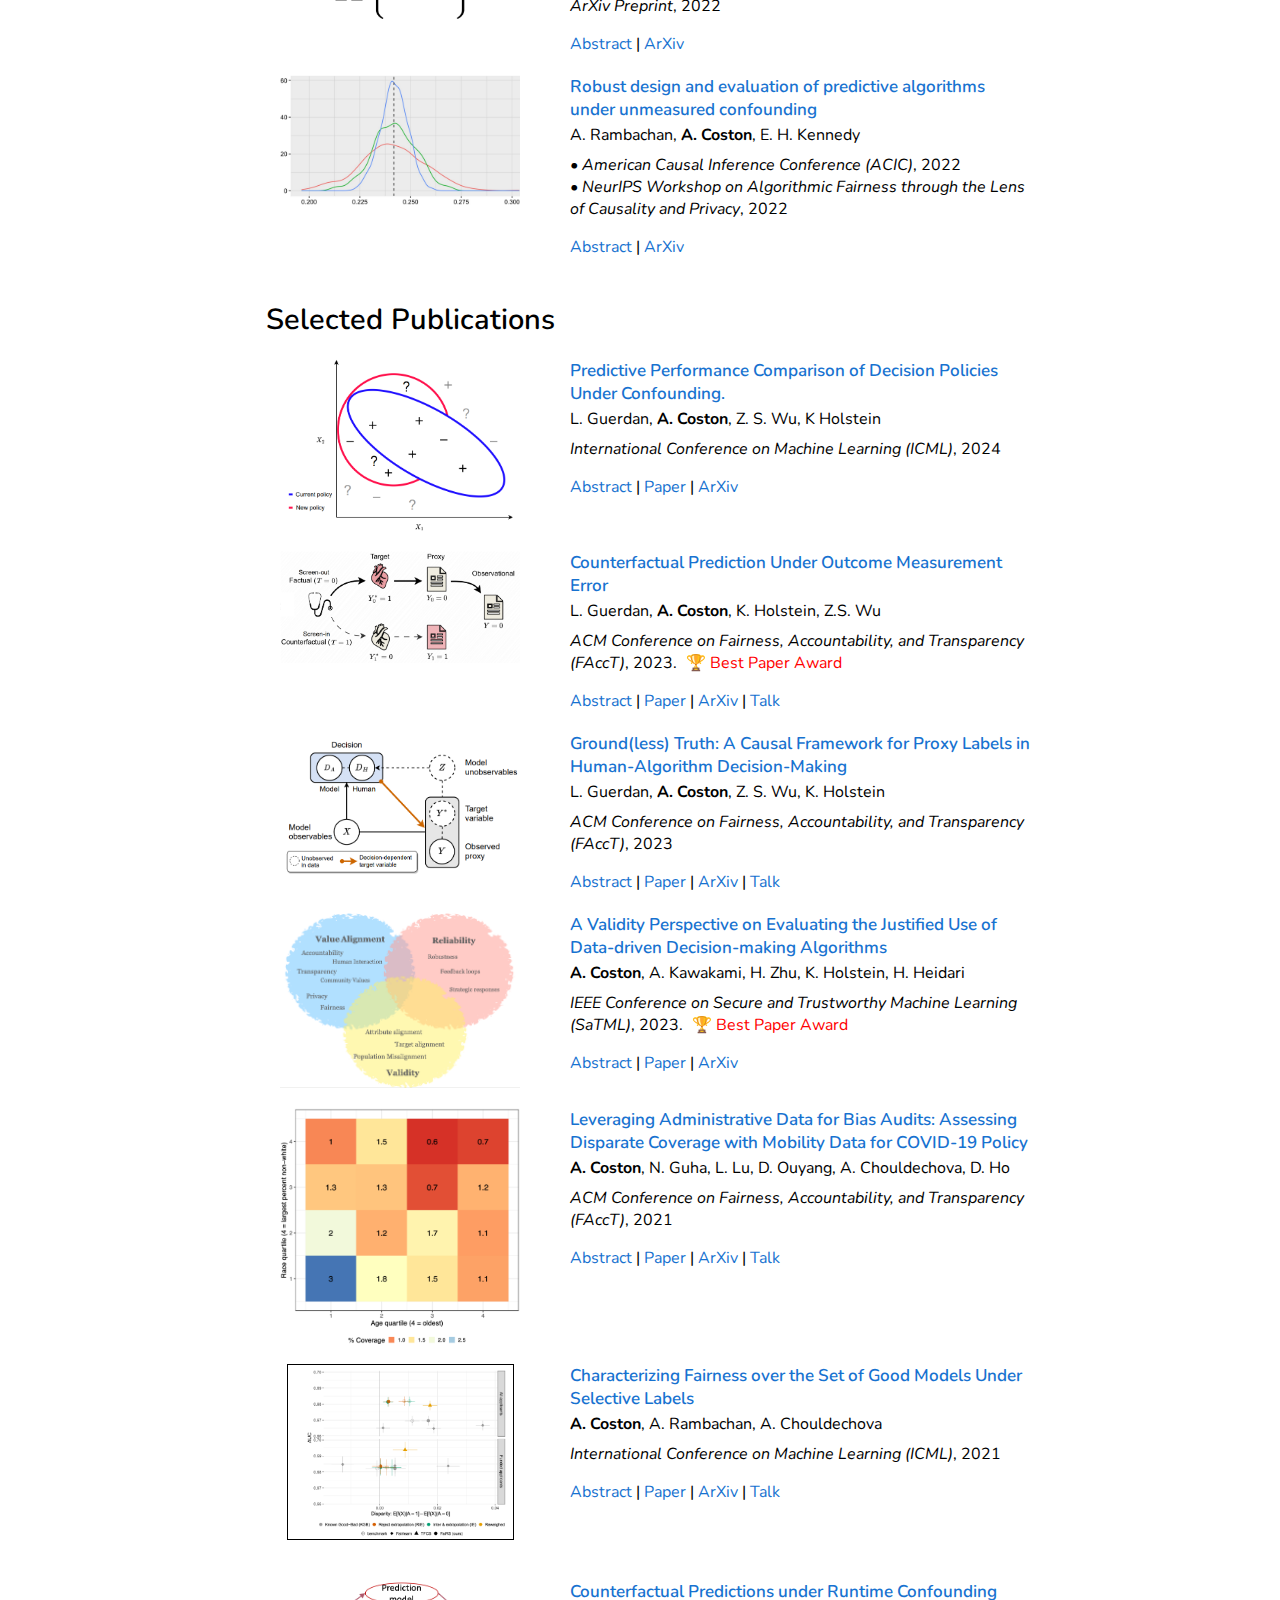
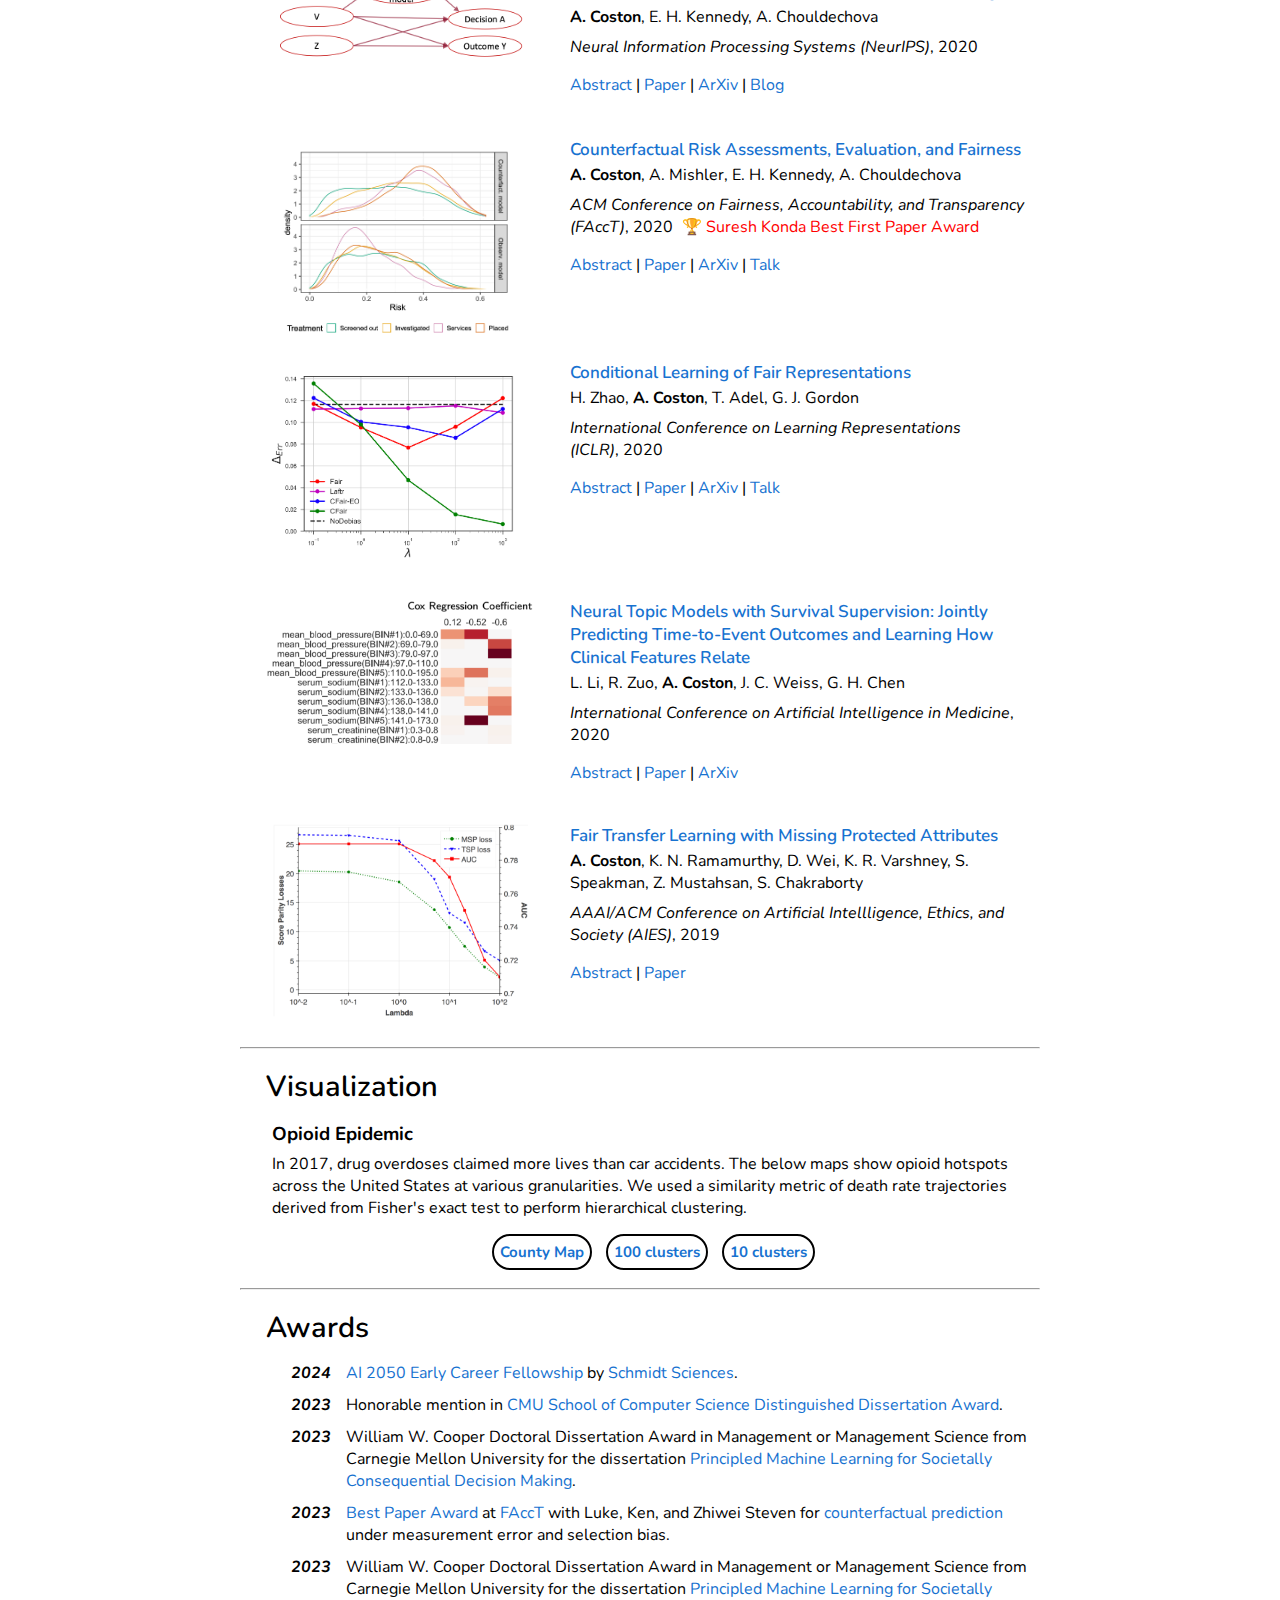
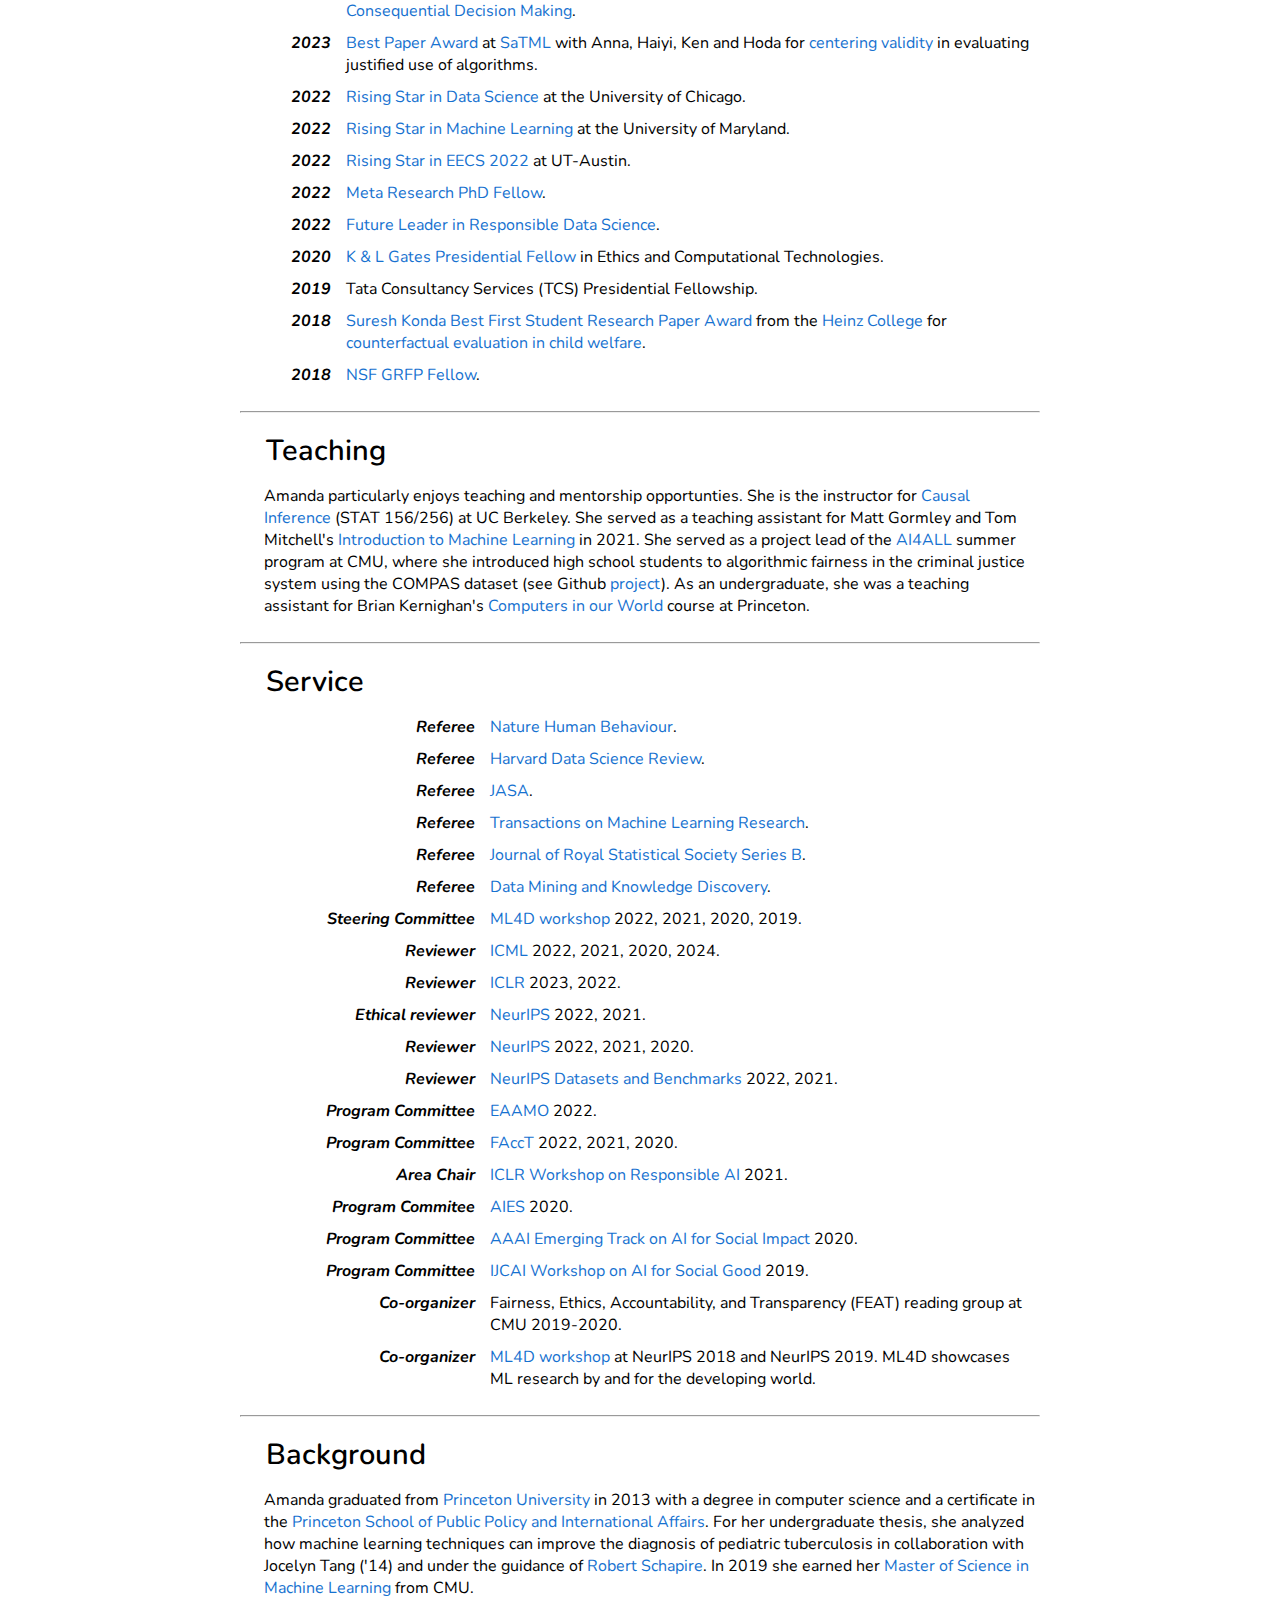
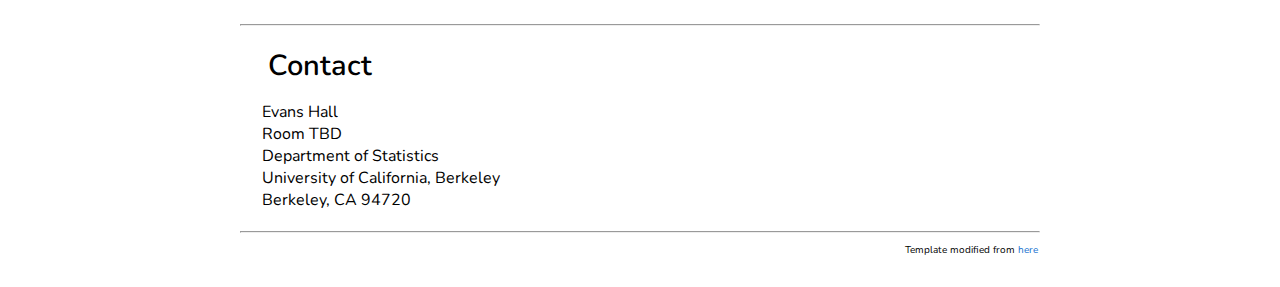
==== commit a130789b: "Decrease logo sizes by a little" ====
--- a/index.html
+++ b/index.html
@@ -137,7 +137,7 @@
   <!-- <p align="left">asdf</p> -->
   <div style="width: 100%; display: inline-table; margin-bottom: 10px;">
   <div style="width: 20%; display: inline-table; text-align: center; vertical-align: middle;">
-    <img src="ucb/seal.svg" height="110px">
+    <img src="ucb/seal.svg" height="102px">
   </div>
   <div style="width: 60%; display: inline-table; text-align: center;">
     <!-- <font size="7">Amanda Coston</font><br> -->
@@ -153,7 +153,7 @@
     </script>
   </div>
   <div style="width: 20%; display: inline-table; text-align: center; vertical-align: middle;">
-    <img src="ucb/stats-logo.png" height="97px">
+    <img src="ucb/stats-logo.png" height="90px">
   </div>
   </div>
   
